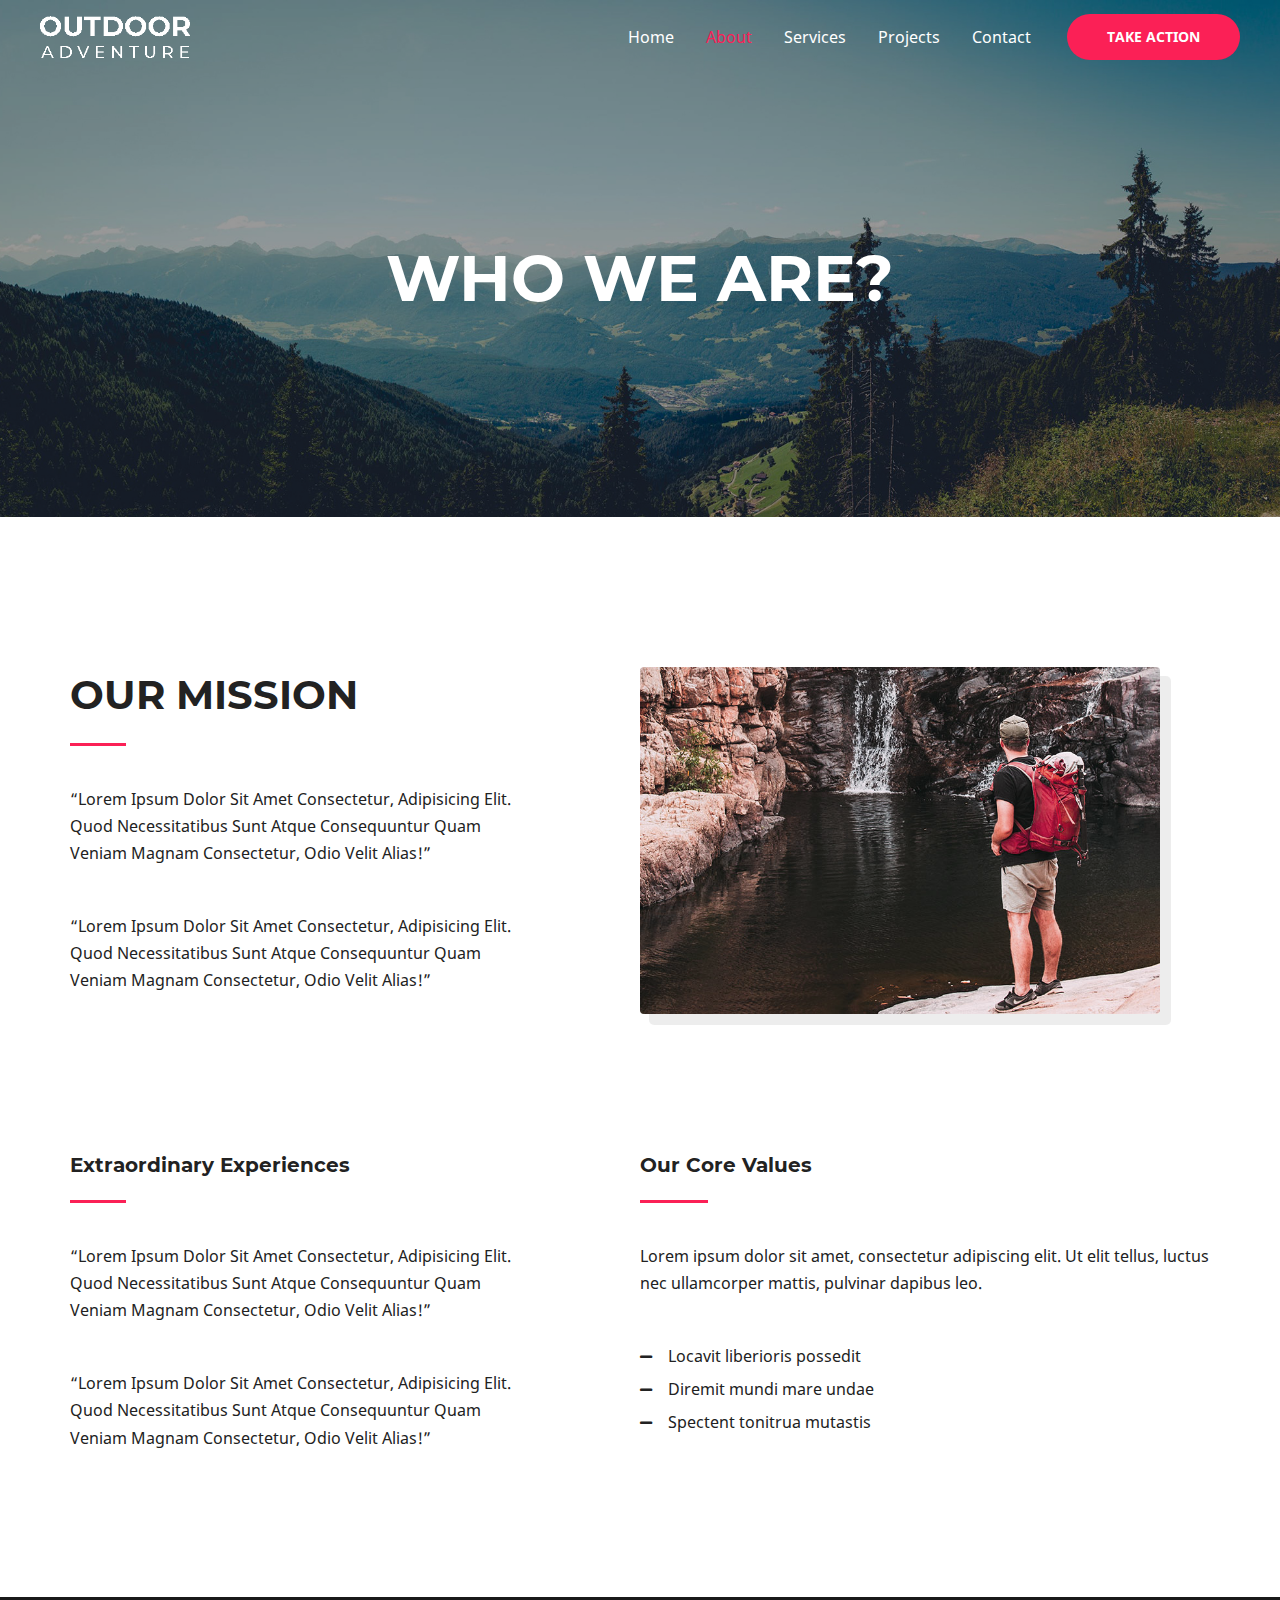
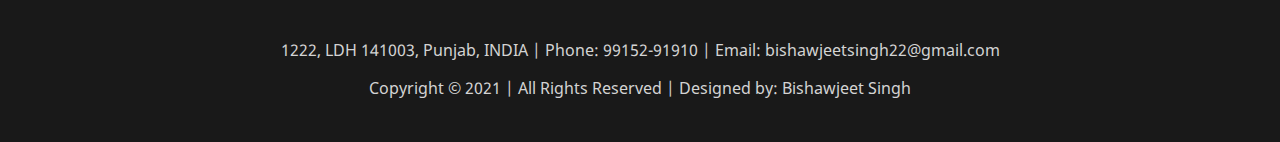
==== about/index.html @ de9cf801 "Added new files" ====
<!DOCTYPE html>
<html lang="en-US">
<head>
<meta charset="UTF-8">
<meta name="viewport" content="width=device-width, initial-scale=1">
<link rel="profile" href="https://gmpg.org/xfn/11">

<title>About &#8211; Travel</title>
<meta name='robots' content='max-image-preview:large' />
<link rel='dns-prefetch' href='//fonts.googleapis.com' />
<link rel='dns-prefetch' href='//s.w.org' />
<link rel="alternate" type="application/rss+xml" title="Travel &raquo; Feed" href="https://localhost/travel/feed/" />
<link rel="alternate" type="application/rss+xml" title="Travel &raquo; Comments Feed" href="https://localhost/travel/comments/feed/" />
		<script>
			window._wpemojiSettings = {"baseUrl":"https:\/\/s.w.org\/images\/core\/emoji\/13.0.1\/72x72\/","ext":".png","svgUrl":"https:\/\/s.w.org\/images\/core\/emoji\/13.0.1\/svg\/","svgExt":".svg","source":{"concatemoji":"https:\/\/localhost\/travel\/wp-includes\/js\/wp-emoji-release.min.js?ver=5.7.2"}};
			!function(e,a,t){var n,r,o,i=a.createElement("canvas"),p=i.getContext&&i.getContext("2d");function s(e,t){var a=String.fromCharCode;p.clearRect(0,0,i.width,i.height),p.fillText(a.apply(this,e),0,0);e=i.toDataURL();return p.clearRect(0,0,i.width,i.height),p.fillText(a.apply(this,t),0,0),e===i.toDataURL()}function c(e){var t=a.createElement("script");t.src=e,t.defer=t.type="text/javascript",a.getElementsByTagName("head")[0].appendChild(t)}for(o=Array("flag","emoji"),t.supports={everything:!0,everythingExceptFlag:!0},r=0;r<o.length;r++)t.supports[o[r]]=function(e){if(!p||!p.fillText)return!1;switch(p.textBaseline="top",p.font="600 32px Arial",e){case"flag":return s([127987,65039,8205,9895,65039],[127987,65039,8203,9895,65039])?!1:!s([55356,56826,55356,56819],[55356,56826,8203,55356,56819])&&!s([55356,57332,56128,56423,56128,56418,56128,56421,56128,56430,56128,56423,56128,56447],[55356,57332,8203,56128,56423,8203,56128,56418,8203,56128,56421,8203,56128,56430,8203,56128,56423,8203,56128,56447]);case"emoji":return!s([55357,56424,8205,55356,57212],[55357,56424,8203,55356,57212])}return!1}(o[r]),t.supports.everything=t.supports.everything&&t.supports[o[r]],"flag"!==o[r]&&(t.supports.everythingExceptFlag=t.supports.everythingExceptFlag&&t.supports[o[r]]);t.supports.everythingExceptFlag=t.supports.everythingExceptFlag&&!t.supports.flag,t.DOMReady=!1,t.readyCallback=function(){t.DOMReady=!0},t.supports.everything||(n=function(){t.readyCallback()},a.addEventListener?(a.addEventListener("DOMContentLoaded",n,!1),e.addEventListener("load",n,!1)):(e.attachEvent("onload",n),a.attachEvent("onreadystatechange",function(){"complete"===a.readyState&&t.readyCallback()})),(n=t.source||{}).concatemoji?c(n.concatemoji):n.wpemoji&&n.twemoji&&(c(n.twemoji),c(n.wpemoji)))}(window,document,window._wpemojiSettings);
		</script>
		<style>
img.wp-smiley,
img.emoji {
	display: inline !important;
	border: none !important;
	box-shadow: none !important;
	height: 1em !important;
	width: 1em !important;
	margin: 0 .07em !important;
	vertical-align: -0.1em !important;
	background: none !important;
	padding: 0 !important;
}
</style>
	<link rel='stylesheet' href='css/astra-assets-css-minified-frontend.min.css'>
<style id='astra-theme-css-inline-css'>
html{font-size:100%;}a,.page-title{color:#fb2056;}a:hover,a:focus{color:#fb2056;}body,button,input,select,textarea,.ast-button,.ast-custom-button{font-family:'Noto Sans',sans-serif;font-weight:400;font-size:16px;font-size:1rem;line-height:1.7;}blockquote{color:#000000;}h1,.entry-content h1,h2,.entry-content h2,h3,.entry-content h3,h4,.entry-content h4,h5,.entry-content h5,h6,.entry-content h6,.site-title,.site-title a{font-family:'Montserrat',sans-serif;font-weight:700;}.site-title{font-size:22px;font-size:1.375rem;}header .custom-logo-link img{max-width:120px;}.astra-logo-svg{width:120px;}.ast-archive-description .ast-archive-title{font-size:40px;font-size:2.5rem;}.site-header .site-description{font-size:15px;font-size:0.9375rem;}.entry-title{font-size:30px;font-size:1.875rem;}h1,.entry-content h1{font-size:64px;font-size:4rem;font-family:'Montserrat',sans-serif;text-transform:uppercase;}h2,.entry-content h2{font-size:40px;font-size:2.5rem;font-family:'Montserrat',sans-serif;line-height:1.4;text-transform:uppercase;}h3,.entry-content h3{font-size:24px;font-size:1.5rem;font-family:'Montserrat',sans-serif;}h4,.entry-content h4{font-size:20px;font-size:1.25rem;}h5,.entry-content h5{font-size:18px;font-size:1.125rem;}h6,.entry-content h6{font-size:15px;font-size:0.9375rem;}.ast-single-post .entry-title,.page-title{font-size:30px;font-size:1.875rem;}::selection{background-color:#fb2056;color:#ffffff;}body,h1,.entry-title a,.entry-content h1,h2,.entry-content h2,h3,.entry-content h3,h4,.entry-content h4,h5,.entry-content h5,h6,.entry-content h6{color:#222222;}.tagcloud a:hover,.tagcloud a:focus,.tagcloud a.current-item{color:#ffffff;border-color:#fb2056;background-color:#fb2056;}input:focus,input[type="text"]:focus,input[type="email"]:focus,input[type="url"]:focus,input[type="password"]:focus,input[type="reset"]:focus,input[type="search"]:focus,textarea:focus{border-color:#fb2056;}input[type="radio"]:checked,input[type=reset],input[type="checkbox"]:checked,input[type="checkbox"]:hover:checked,input[type="checkbox"]:focus:checked,input[type=range]::-webkit-slider-thumb{border-color:#fb2056;background-color:#fb2056;box-shadow:none;}.site-footer a:hover + .post-count,.site-footer a:focus + .post-count{background:#fb2056;border-color:#fb2056;}.single .nav-links .nav-previous,.single .nav-links .nav-next{color:#fb2056;}.entry-meta,.entry-meta *{line-height:1.45;color:#fb2056;}.entry-meta a:hover,.entry-meta a:hover *,.entry-meta a:focus,.entry-meta a:focus *,.page-links > .page-link,.page-links .page-link:hover,.post-navigation a:hover{color:#fb2056;}.widget-title{font-size:22px;font-size:1.375rem;color:#222222;}#cat option,.secondary .calendar_wrap thead a,.secondary .calendar_wrap thead a:visited{color:#fb2056;}.secondary .calendar_wrap #today,.ast-progress-val span{background:#fb2056;}.secondary a:hover + .post-count,.secondary a:focus + .post-count{background:#fb2056;border-color:#fb2056;}.calendar_wrap #today > a{color:#ffffff;}.page-links .page-link,.single .post-navigation a{color:#fb2056;}.ast-page-builder-template .hentry {margin: 0;}.ast-page-builder-template .site-content > .ast-container {max-width: 100%;padding: 0;}.ast-page-builder-template .site-content #primary {padding: 0;margin: 0;}.ast-page-builder-template .no-results {text-align: center;margin: 4em auto;}.ast-page-builder-template .ast-pagination {padding: 2em;} .ast-page-builder-template .entry-header.ast-no-title.ast-no-thumbnail {margin-top: 0;}.ast-page-builder-template .entry-header.ast-header-without-markup {margin-top: 0;margin-bottom: 0;}.ast-page-builder-template .entry-header.ast-no-title.ast-no-meta {margin-bottom: 0;}.ast-page-builder-template.single .post-navigation {padding-bottom: 2em;}.ast-page-builder-template.single-post .site-content > .ast-container {max-width: 100%;}.ast-page-builder-template.single-post .site-content > .ast-container {max-width: 100%;}.ast-page-builder-template .entry-header {margin-top: 4em;margin-left: auto;margin-right: auto;padding-left: 20px;padding-right: 20px;}.ast-page-builder-template .ast-archive-description {margin-top: 4em;margin-left: auto;margin-right: auto;padding-left: 20px;padding-right: 20px;}.ast-page-builder-template.ast-no-sidebar .entry-content .alignwide {margin-left: 0;margin-right: 0;}.single.ast-page-builder-template .entry-header {padding-left: 20px;padding-right: 20px;}.ast-page-builder-template.ast-no-sidebar .entry-content .alignwide {margin-left: 0;margin-right: 0;}.wp-block-buttons.aligncenter{justify-content:center;}@media (max-width:782px){.entry-content .wp-block-columns .wp-block-column{margin-left:0px;}}@media (max-width:921px){.ast-separate-container .ast-article-post,.ast-separate-container .ast-article-single{padding:1.5em 2.14em;}.ast-separate-container #primary,.ast-separate-container #secondary{padding:1.5em 0;}#primary,#secondary{padding:1.5em 0;margin:0;}.ast-left-sidebar #content > .ast-container{display:flex;flex-direction:column-reverse;width:100%;}.ast-author-box img.avatar{margin:20px 0 0 0;}}@media (min-width:922px){.ast-separate-container.ast-right-sidebar #primary,.ast-separate-container.ast-left-sidebar #primary{border:0;}.search-no-results.ast-separate-container #primary{margin-bottom:4em;}}.elementor-button-wrapper .elementor-button{border-style:solid;border-top-width:0;border-right-width:0;border-left-width:0;border-bottom-width:0;}body .elementor-button.elementor-size-sm,body .elementor-button.elementor-size-xs,body .elementor-button.elementor-size-md,body .elementor-button.elementor-size-lg,body .elementor-button.elementor-size-xl,body .elementor-button{border-radius:30px;padding-top:17px;padding-right:40px;padding-bottom:17px;padding-left:40px;}.elementor-button-wrapper .elementor-button{border-color:#fb2056;background-color:#fb2056;}.elementor-button-wrapper .elementor-button:hover,.elementor-button-wrapper .elementor-button:focus{color:#ffffff;background-color:#fb2056;border-color:#fb2056;}.wp-block-button .wp-block-button__link,.elementor-button-wrapper .elementor-button,.elementor-button-wrapper .elementor-button:visited{color:#ffffff;}.elementor-button-wrapper .elementor-button{font-family:inherit;font-weight:700;line-height:1;text-transform:uppercase;}body .elementor-button.elementor-size-sm,body .elementor-button.elementor-size-xs,body .elementor-button.elementor-size-md,body .elementor-button.elementor-size-lg,body .elementor-button.elementor-size-xl,body .elementor-button{font-size:14px;font-size:0.875rem;}.wp-block-button .wp-block-button__link:hover,.wp-block-button .wp-block-button__link:focus{color:#ffffff;background-color:#fb2056;border-color:#fb2056;}.elementor-widget-heading h2.elementor-heading-title{line-height:1.4;}.wp-block-button .wp-block-button__link{border-style:solid;border-top-width:0;border-right-width:0;border-left-width:0;border-bottom-width:0;border-color:#fb2056;background-color:#fb2056;color:#ffffff;font-family:inherit;font-weight:700;line-height:1;text-transform:uppercase;font-size:14px;font-size:0.875rem;border-radius:30px;padding-top:17px;padding-right:40px;padding-bottom:17px;padding-left:40px;}.menu-toggle,button,.ast-button,.ast-custom-button,.button,input#submit,input[type="button"],input[type="submit"],input[type="reset"]{border-style:solid;border-top-width:0;border-right-width:0;border-left-width:0;border-bottom-width:0;color:#ffffff;border-color:#fb2056;background-color:#fb2056;border-radius:30px;padding-top:17px;padding-right:40px;padding-bottom:17px;padding-left:40px;font-family:inherit;font-weight:700;font-size:14px;font-size:0.875rem;line-height:1;text-transform:uppercase;}button:focus,.menu-toggle:hover,button:hover,.ast-button:hover,.ast-custom-button:hover .button:hover,.ast-custom-button:hover ,input[type=reset]:hover,input[type=reset]:focus,input#submit:hover,input#submit:focus,input[type="button"]:hover,input[type="button"]:focus,input[type="submit"]:hover,input[type="submit"]:focus{color:#ffffff;background-color:#fb2056;border-color:#fb2056;}@media (min-width:544px){.ast-container{max-width:100%;}}@media (max-width:544px){.ast-separate-container .ast-article-post,.ast-separate-container .ast-article-single,.ast-separate-container .comments-title,.ast-separate-container .ast-archive-description{padding:1.5em 1em;}.ast-separate-container #content .ast-container{padding-left:0.54em;padding-right:0.54em;}.ast-separate-container .ast-comment-list li.depth-1{padding:1.5em 1em;margin-bottom:1.5em;}.ast-separate-container .ast-comment-list .bypostauthor{padding:.5em;}.ast-search-menu-icon.ast-dropdown-active .search-field{width:170px;}}@media (max-width:921px){.ast-mobile-header-stack .main-header-bar .ast-search-menu-icon{display:inline-block;}.ast-header-break-point.ast-header-custom-item-outside .ast-mobile-header-stack .main-header-bar .ast-search-icon{margin:0;}.ast-comment-avatar-wrap img{max-width:2.5em;}.ast-separate-container .ast-comment-list li.depth-1{padding:1.5em 2.14em;}.ast-separate-container .comment-respond{padding:2em 2.14em;}.ast-comment-meta{padding:0 1.8888em 1.3333em;}}@media (max-width:921px){.ast-archive-description .ast-archive-title{font-size:40px;}.entry-title{font-size:30px;}h1,.entry-content h1{font-size:44px;}h2,.entry-content h2{font-size:32px;}h3,.entry-content h3{font-size:20px;}.ast-single-post .entry-title,.page-title{font-size:30px;}}@media (max-width:544px){.widget-title{font-size:21px;font-size:1.4rem;}body,button,input,select,textarea,.ast-button,.ast-custom-button{font-size:15px;font-size:0.9375rem;}#secondary,#secondary button,#secondary input,#secondary select,#secondary textarea{font-size:15px;font-size:0.9375rem;}.site-title{font-size:20px;font-size:1.25rem;}.ast-archive-description .ast-archive-title{font-size:40px;}.site-header .site-description{font-size:14px;font-size:0.875rem;}.entry-title{font-size:30px;}h1,.entry-content h1{font-size:30px;}h2,.entry-content h2{font-size:24px;}h3,.entry-content h3{font-size:20px;}h4,.entry-content h4{font-size:19px;font-size:1.1875rem;}h5,.entry-content h5{font-size:16px;font-size:1rem;}h6,.entry-content h6{font-size:15px;font-size:0.9375rem;}.ast-single-post .entry-title,.page-title{font-size:30px;}.ast-header-break-point .site-branding img,.ast-header-break-point .custom-logo-link img{max-width:100px;}.astra-logo-svg{width:100px;}.ast-header-break-point .site-logo-img .custom-mobile-logo-link img{max-width:100px;}}@media (max-width:921px){html{font-size:91.2%;}}@media (max-width:544px){html{font-size:100%;}}@media (min-width:922px){.ast-container{max-width:1240px;}}@font-face {font-family: "Astra";src: url(https://localhost/travel/wp-content/themes/astra/assets/fonts/astra.woff) format("woff"),url(https://localhost/travel/wp-content/themes/astra/assets/fonts/astra.ttf) format("truetype"),url(https://localhost/travel/wp-content/themes/astra/assets/fonts/astra.svg#astra) format("svg");font-weight: normal;font-style: normal;font-display: fallback;}@media (min-width:922px){.main-header-menu .sub-menu .menu-item.ast-left-align-sub-menu:hover > .sub-menu,.main-header-menu .sub-menu .menu-item.ast-left-align-sub-menu.focus > .sub-menu{margin-left:-0px;}}.ast-theme-transparent-header [data-section="section-header-mobile-trigger"] .ast-button-wrap .ast-mobile-menu-trigger-fill,.ast-theme-transparent-header [data-section="section-header-mobile-trigger"] .ast-button-wrap .ast-mobile-menu-trigger-minimal{border:none;}.ast-theme-transparent-header #masthead .site-logo-img .transparent-custom-logo .astra-logo-svg{width:150px;}.ast-theme-transparent-header #masthead .site-logo-img .transparent-custom-logo img{ max-width:150px;}@media (max-width:921px){.ast-theme-transparent-header #masthead .site-logo-img .transparent-custom-logo .astra-logo-svg{width:120px;}.ast-theme-transparent-header #masthead .site-logo-img .transparent-custom-logo img{ max-width:120px;}}@media (max-width:543px){.ast-theme-transparent-header #masthead .site-logo-img .transparent-custom-logo .astra-logo-svg{width:100px;}.ast-theme-transparent-header #masthead .site-logo-img .transparent-custom-logo img{ max-width:100px;}}@media (min-width:921px){.ast-theme-transparent-header #masthead{position:absolute;left:0;right:0;}.ast-theme-transparent-header .main-header-bar,.ast-theme-transparent-header.ast-header-break-point .main-header-bar{background:none;}body.elementor-editor-active.ast-theme-transparent-header #masthead,.fl-builder-edit .ast-theme-transparent-header #masthead,body.vc_editor.ast-theme-transparent-header #masthead,body.brz-ed.ast-theme-transparent-header #masthead{z-index:0;}.ast-header-break-point.ast-replace-site-logo-transparent.ast-theme-transparent-header .custom-mobile-logo-link{display:none;}.ast-header-break-point.ast-replace-site-logo-transparent.ast-theme-transparent-header .transparent-custom-logo{display:inline-block;}.ast-theme-transparent-header .ast-above-header,.ast-theme-transparent-header .ast-above-header.ast-above-header-bar{background-image:none;background-color:transparent;}.ast-theme-transparent-header .ast-below-header{background-image:none;background-color:transparent;}}@media (min-width:922px){.ast-theme-transparent-header .site-title a,.ast-theme-transparent-header .site-title a:focus,.ast-theme-transparent-header .site-title a:hover,.ast-theme-transparent-header .site-title a:visited{color:#ffffff;}.ast-theme-transparent-header .site-header .site-description{color:#ffffff;}.ast-theme-transparent-header .ast-builder-menu .main-header-menu,.ast-theme-transparent-header .ast-builder-menu .main-header-menu .sub-menu,.ast-theme-transparent-header .ast-builder-menu .main-header-menu,.ast-theme-transparent-header.ast-header-break-point .ast-builder-menu .main-header-bar-wrap .main-header-menu,.ast-flyout-menu-enable.ast-header-break-point.ast-theme-transparent-header .main-header-bar-navigation #site-navigation,.ast-fullscreen-menu-enable.ast-header-break-point.ast-theme-transparent-header .main-header-bar-navigation #site-navigation,.ast-flyout-above-menu-enable.ast-header-break-point.ast-theme-transparent-header .ast-above-header-navigation-wrap .ast-above-header-navigation,.ast-flyout-below-menu-enable.ast-header-break-point.ast-theme-transparent-header .ast-below-header-navigation-wrap .ast-below-header-actual-nav,.ast-fullscreen-above-menu-enable.ast-header-break-point.ast-theme-transparent-header .ast-above-header-navigation-wrap,.ast-fullscreen-below-menu-enable.ast-header-break-point.ast-theme-transparent-header .ast-below-header-navigation-wrap,.ast-theme-transparent-header .main-header-menu .menu-link{background-color:rgba(255,255,255,0);}.ast-theme-transparent-header .ast-builder-menu .main-header-menu,.ast-theme-transparent-header .ast-builder-menu .main-header-menu .menu-link,.ast-theme-transparent-header [CLASS*="ast-builder-menu-"] .main-header-menu .menu-item > .menu-link,.ast-theme-transparent-header .ast-masthead-custom-menu-items,.ast-theme-transparent-header .ast-masthead-custom-menu-items a,.ast-theme-transparent-header .ast-builder-menu .main-header-menu .menu-item > .ast-menu-toggle,.ast-theme-transparent-header .ast-builder-menu .main-header-menu .menu-item > .ast-menu-toggle,.ast-theme-transparent-header .ast-above-header-navigation a,.ast-header-break-point.ast-theme-transparent-header .ast-above-header-navigation a,.ast-header-break-point.ast-theme-transparent-header .ast-above-header-navigation > ul.ast-above-header-menu > .menu-item-has-children:not(.current-menu-item) > .ast-menu-toggle,.ast-theme-transparent-header .ast-below-header-menu,.ast-theme-transparent-header .ast-below-header-menu a,.ast-header-break-point.ast-theme-transparent-header .ast-below-header-menu a,.ast-header-break-point.ast-theme-transparent-header .ast-below-header-menu,.ast-theme-transparent-header .main-header-menu .menu-link{color:#ffffff;}.ast-theme-transparent-header .ast-builder-menu .main-header-menu .menu-item:hover > .menu-link,.ast-theme-transparent-header .ast-builder-menu .main-header-menu .menu-item:hover > .ast-menu-toggle,.ast-theme-transparent-header .ast-builder-menu .main-header-menu .ast-masthead-custom-menu-items a:hover,.ast-theme-transparent-header .ast-builder-menu .main-header-menu .focus > .menu-link,.ast-theme-transparent-header .ast-builder-menu .main-header-menu .focus > .ast-menu-toggle,.ast-theme-transparent-header .ast-builder-menu .main-header-menu .current-menu-item > .menu-link,.ast-theme-transparent-header .ast-builder-menu .main-header-menu .current-menu-ancestor > .menu-link,.ast-theme-transparent-header .ast-builder-menu .main-header-menu .current-menu-item > .ast-menu-toggle,.ast-theme-transparent-header .ast-builder-menu .main-header-menu .current-menu-ancestor > .ast-menu-toggle,.ast-theme-transparent-header [CLASS*="ast-builder-menu-"] .main-header-menu .current-menu-item > .menu-link,.ast-theme-transparent-header [CLASS*="ast-builder-menu-"] .main-header-menu .current-menu-ancestor > .menu-link,.ast-theme-transparent-header [CLASS*="ast-builder-menu-"] .main-header-menu .current-menu-item > .ast-menu-toggle,.ast-theme-transparent-header [CLASS*="ast-builder-menu-"] .main-header-menu .current-menu-ancestor > .ast-menu-toggle,.ast-theme-transparent-header .main-header-menu .menu-item:hover > .menu-link,.ast-theme-transparent-header .main-header-menu .current-menu-item > .menu-link,.ast-theme-transparent-header .main-header-menu .current-menu-ancestor > .menu-link{color:#fb2056;}}@media (max-width:921px){.transparent-custom-logo{display:none;}}@media (min-width:921px){.ast-transparent-mobile-logo{display:none;}}@media (max-width:921px){.ast-transparent-mobile-logo{display:block;}}@media (min-width:921px){.ast-theme-transparent-header #ast-desktop-header > [CLASS*="-header-wrap"]:nth-last-child(2) > [CLASS*="-header-bar"]{border-bottom-width:0px;border-bottom-style:solid;border-bottom-color:#ffffff;}}.ast-breadcrumbs .trail-browse,.ast-breadcrumbs .trail-items,.ast-breadcrumbs .trail-items li{display:inline-block;margin:0;padding:0;border:none;background:inherit;text-indent:0;}.ast-breadcrumbs .trail-browse{font-size:inherit;font-style:inherit;font-weight:inherit;color:inherit;}.ast-breadcrumbs .trail-items{list-style:none;}.trail-items li::after{padding:0 0.3em;content:"\00bb";}.trail-items li:last-of-type::after{display:none;}h1,.entry-content h1,h2,.entry-content h2,h3,.entry-content h3,h4,.entry-content h4,h5,.entry-content h5,h6,.entry-content h6{color:#222222;}@media (max-width:921px){.ast-builder-grid-row-container.ast-builder-grid-row-tablet-3-firstrow .ast-builder-grid-row > *:first-child,.ast-builder-grid-row-container.ast-builder-grid-row-tablet-3-lastrow .ast-builder-grid-row > *:last-child{grid-column:1 / -1;}}@media (max-width:544px){.ast-builder-grid-row-container.ast-builder-grid-row-mobile-3-firstrow .ast-builder-grid-row > *:first-child,.ast-builder-grid-row-container.ast-builder-grid-row-mobile-3-lastrow .ast-builder-grid-row > *:last-child{grid-column:1 / -1;}}.ast-builder-layout-element[data-section="title_tagline"]{display:flex;}@media (max-width:921px){.ast-header-break-point .ast-builder-layout-element[data-section="title_tagline"]{display:flex;}}@media (max-width:544px){.ast-header-break-point .ast-builder-layout-element[data-section="title_tagline"]{display:flex;}}.ast-header-button-1[data-section*="section-hb-button-"] .ast-builder-button-wrap .ast-custom-button{font-size:14px;font-size:0.875rem;}.ast-header-button-1[data-section*="section-hb-button-"] .ast-builder-button-wrap .ast-custom-button{padding-top:16px;padding-bottom:16px;padding-left:40px;padding-right:40px;}.ast-header-button-1[data-section="section-hb-button-1"]{display:flex;}@media (max-width:921px){.ast-header-break-point .ast-header-button-1[data-section="section-hb-button-1"]{display:flex;}}@media (max-width:544px){.ast-header-break-point .ast-header-button-1[data-section="section-hb-button-1"]{display:flex;}}.ast-builder-menu-1{font-family:inherit;font-weight:inherit;}.ast-builder-menu-1 .sub-menu,.ast-builder-menu-1 .inline-on-mobile .sub-menu{border-top-width:2px;border-bottom-width:0px;border-right-width:0px;border-left-width:0px;border-color:#fb2056;border-style:solid;border-radius:0px;}.ast-builder-menu-1 .main-header-menu > .menu-item > .sub-menu,.ast-builder-menu-1 .main-header-menu > .menu-item > .astra-full-megamenu-wrapper{margin-top:0px;}.ast-desktop .ast-builder-menu-1 .main-header-menu > .menu-item > .sub-menu:before,.ast-desktop .ast-builder-menu-1 .main-header-menu > .menu-item > .astra-full-megamenu-wrapper:before{height:calc( 0px + 5px );}.ast-desktop .ast-builder-menu-1 .menu-item .sub-menu .menu-link{border-style:none;}@media (max-width:921px){.ast-builder-menu-1 .main-header-menu .menu-item > .menu-link{color:#222222;}.ast-builder-menu-1 .menu-item > .ast-menu-toggle{color:#222222;}.ast-builder-menu-1 .menu-item:hover > .menu-link,.ast-builder-menu-1 .inline-on-mobile .menu-item:hover > .ast-menu-toggle{color:#fb2056;}.ast-builder-menu-1 .menu-item:hover > .ast-menu-toggle{color:#fb2056;}.ast-builder-menu-1 .menu-item.current-menu-item > .menu-link,.ast-builder-menu-1 .inline-on-mobile .menu-item.current-menu-item > .ast-menu-toggle,.ast-builder-menu-1 .current-menu-ancestor > .menu-link,.ast-builder-menu-1 .current-menu-ancestor > .ast-menu-toggle{color:#fb2056;}.ast-builder-menu-1 .menu-item.current-menu-item > .ast-menu-toggle{color:#fb2056;}.ast-header-break-point .ast-builder-menu-1 .menu-item.menu-item-has-children > .ast-menu-toggle{top:0;}.ast-builder-menu-1 .menu-item-has-children > .menu-link:after{content:unset;}}@media (max-width:544px){.ast-builder-menu-1 .main-header-menu .menu-item > .menu-link{color:#404040;}.ast-builder-menu-1 .menu-item> .ast-menu-toggle{color:#404040;}.ast-builder-menu-1 .menu-item:hover > .menu-link,.ast-builder-menu-1 .inline-on-mobile .menu-item:hover > .ast-menu-toggle{color:#fb2056;}.ast-builder-menu-1 .menu-item:hover> .ast-menu-toggle{color:#fb2056;}.ast-builder-menu-1 .menu-item.current-menu-item > .menu-link,.ast-builder-menu-1 .inline-on-mobile .menu-item.current-menu-item > .ast-menu-toggle,.ast-builder-menu-1 .current-menu-ancestor > .menu-link,.ast-builder-menu-1 .current-menu-ancestor > .ast-menu-toggle{color:#fb2056;}.ast-builder-menu-1 .menu-item.current-menu-item> .ast-menu-toggle{color:#fb2056;}.ast-header-break-point .ast-builder-menu-1 .menu-item.menu-item-has-children > .ast-menu-toggle{top:0;}}.ast-builder-menu-1{display:flex;}@media (max-width:921px){.ast-header-break-point .ast-builder-menu-1{display:flex;}}@media (max-width:544px){.ast-header-break-point .ast-builder-menu-1{display:flex;}}.footer-widget-area[data-section="section-fb-html-1"] .ast-builder-html-element{color:#d3d3d3;}.footer-widget-area[data-section="section-fb-html-1"] a{color:#fb2056;}@media (max-width:544px){.footer-widget-area[data-section="section-fb-html-1"] .ast-builder-html-element{font-size:16px;font-size:1rem;}}@media (max-width:544px){.footer-widget-area[data-section="section-fb-html-1"]{font-size:16px;font-size:1rem;}}.footer-widget-area[data-section="section-fb-html-1"]{display:block;}@media (max-width:921px){.ast-header-break-point .footer-widget-area[data-section="section-fb-html-1"]{display:block;}}@media (max-width:544px){.ast-header-break-point .footer-widget-area[data-section="section-fb-html-1"]{display:block;}}.footer-widget-area[data-section="section-fb-html-1"] .ast-builder-html-element{text-align:center;}@media (max-width:921px){.footer-widget-area[data-section="section-fb-html-1"] .ast-builder-html-element{text-align:center;}}@media (max-width:544px){.footer-widget-area[data-section="section-fb-html-1"] .ast-builder-html-element{text-align:center;}}.ast-footer-copyright{text-align:center;}.ast-footer-copyright {color:#d3d3d3;}@media (max-width:921px){.ast-footer-copyright{text-align:center;}}@media (max-width:544px){.ast-footer-copyright{text-align:center;}.ast-footer-copyright {margin-top:30px;margin-bottom:0px;}}@media (max-width:544px){.ast-footer-copyright {font-size:16px;font-size:1rem;}}.ast-footer-copyright.ast-builder-layout-element{display:flex;}@media (max-width:921px){.ast-header-break-point .ast-footer-copyright.ast-builder-layout-element{display:flex;}}@media (max-width:544px){.ast-header-break-point .ast-footer-copyright.ast-builder-layout-element{display:flex;}}.site-footer{background-color:#191919;;background-image:none;;}.site-primary-footer-wrap[data-section="section-primary-footer-builder"]{background-color:#191919;;background-image:none;;}.site-primary-footer-wrap[data-section="section-primary-footer-builder"] .ast-builder-grid-row{max-width:1200px;margin-left:auto;margin-right:auto;}.site-primary-footer-wrap[data-section="section-primary-footer-builder"] .ast-builder-grid-row,.site-primary-footer-wrap[data-section="section-primary-footer-builder"] .site-footer-section{align-items:center;}.site-primary-footer-wrap[data-section="section-primary-footer-builder"].ast-footer-row-inline .site-footer-section{display:flex;margin-bottom:0;}.ast-builder-grid-row-full .ast-builder-grid-row{grid-template-columns:1fr;}@media (max-width:921px){.site-primary-footer-wrap[data-section="section-primary-footer-builder"].ast-footer-row-tablet-inline .site-footer-section{display:flex;margin-bottom:0;}.site-primary-footer-wrap[data-section="section-primary-footer-builder"].ast-footer-row-tablet-stack .site-footer-section{display:block;margin-bottom:10px;}.ast-builder-grid-row-container.ast-builder-grid-row-tablet-full .ast-builder-grid-row{grid-template-columns:1fr;}}@media (max-width:544px){.site-primary-footer-wrap[data-section="section-primary-footer-builder"].ast-footer-row-mobile-inline .site-footer-section{display:flex;margin-bottom:0;}.site-primary-footer-wrap[data-section="section-primary-footer-builder"].ast-footer-row-mobile-stack .site-footer-section{display:block;margin-bottom:10px;}.ast-builder-grid-row-container.ast-builder-grid-row-mobile-full .ast-builder-grid-row{grid-template-columns:1fr;}}.site-primary-footer-wrap[data-section="section-primary-footer-builder"]{padding-top:40px;padding-bottom:40px;}@media (max-width:921px){.site-primary-footer-wrap[data-section="section-primary-footer-builder"]{padding-left:20px;padding-right:20px;}}@media (max-width:544px){.site-primary-footer-wrap[data-section="section-primary-footer-builder"]{padding-top:40px;padding-bottom:40px;padding-left:20px;padding-right:20px;}}.site-primary-footer-wrap[data-section="section-primary-footer-builder"]{display:grid;}@media (max-width:921px){.ast-header-break-point .site-primary-footer-wrap[data-section="section-primary-footer-builder"]{display:grid;}}@media (max-width:544px){.ast-header-break-point .site-primary-footer-wrap[data-section="section-primary-footer-builder"]{display:grid;}}.elementor-widget-heading .elementor-heading-title{margin:0;}.elementor-post.elementor-grid-item.hentry{margin-bottom:0;}.woocommerce div.product .elementor-element.elementor-products-grid .related.products ul.products li.product,.elementor-element .elementor-wc-products .woocommerce[class*='columns-'] ul.products li.product{width:auto;margin:0;float:none;}.ast-left-sidebar .elementor-section.elementor-section-stretched,.ast-right-sidebar .elementor-section.elementor-section-stretched{max-width:100%;left:0 !important;}.elementor-template-full-width .ast-container{display:block;}.ast-header-break-point .main-header-bar{border-bottom-width:0px;}@media (min-width:922px){.main-header-bar{border-bottom-width:0px;}}.ast-safari-browser-less-than-11 .main-header-menu .menu-item, .ast-safari-browser-less-than-11 .main-header-bar .ast-masthead-custom-menu-items{display:block;}.main-header-menu .menu-item, #astra-footer-menu .menu-item, .main-header-bar .ast-masthead-custom-menu-items{-js-display:flex;display:flex;-webkit-box-pack:center;-webkit-justify-content:center;-moz-box-pack:center;-ms-flex-pack:center;justify-content:center;-webkit-box-orient:vertical;-webkit-box-direction:normal;-webkit-flex-direction:column;-moz-box-orient:vertical;-moz-box-direction:normal;-ms-flex-direction:column;flex-direction:column;}.main-header-menu > .menu-item > .menu-link, #astra-footer-menu > .menu-item > .menu-link,{height:100%;-webkit-box-align:center;-webkit-align-items:center;-moz-box-align:center;-ms-flex-align:center;align-items:center;-js-display:flex;display:flex;}.ast-primary-menu-disabled .main-header-bar .ast-masthead-custom-menu-items{flex:unset;}.header-main-layout-1 .ast-flex.main-header-container, .header-main-layout-3 .ast-flex.main-header-container{-webkit-align-content:center;-ms-flex-line-pack:center;align-content:center;-webkit-box-align:center;-webkit-align-items:center;-moz-box-align:center;-ms-flex-align:center;align-items:center;}.main-header-menu .sub-menu .menu-item.menu-item-has-children > .menu-link:after{position:absolute;right:1em;top:50%;transform:translate(0,-50%) rotate(270deg);}.ast-header-break-point .main-header-bar .main-header-bar-navigation .page_item_has_children > .ast-menu-toggle::before, .ast-header-break-point .main-header-bar .main-header-bar-navigation .menu-item-has-children > .ast-menu-toggle::before, .ast-mobile-popup-drawer .main-header-bar-navigation .menu-item-has-children>.ast-menu-toggle::before, .ast-header-break-point .ast-mobile-header-wrap .main-header-bar-navigation .menu-item-has-children > .ast-menu-toggle::before{font-weight:bold;content:"\e900";font-family:Astra;text-decoration:inherit;display:inline-block;}.ast-header-break-point .main-navigation ul.sub-menu .menu-item .menu-link:before{content:"\e900";font-family:Astra;font-size:.65em;text-decoration:inherit;display:inline-block;transform:translate(0, -2px) rotateZ(270deg);margin-right:5px;}.widget_search .search-form:after{font-family:Astra;font-size:1.2em;font-weight:normal;content:"\e8b6";position:absolute;top:50%;right:15px;transform:translate(0, -50%);}.astra-search-icon::before{content:"\e8b6";font-family:Astra;font-style:normal;font-weight:normal;text-decoration:inherit;text-align:center;-webkit-font-smoothing:antialiased;-moz-osx-font-smoothing:grayscale;}.main-header-bar .main-header-bar-navigation .page_item_has_children > a:after, .main-header-bar .main-header-bar-navigation .menu-item-has-children > a:after, .site-header-focus-item .main-header-bar-navigation .menu-item-has-children > .menu-link:after{content:"\e900";display:inline-block;font-family:Astra;font-size:.6rem;font-weight:bold;text-rendering:auto;-webkit-font-smoothing:antialiased;-moz-osx-font-smoothing:grayscale;margin-left:10px;line-height:normal;}.ast-mobile-popup-drawer .main-header-bar-navigation .ast-submenu-expanded>.ast-menu-toggle::before{transform:rotateX(180deg);}.ast-header-break-point .main-header-bar-navigation .menu-item-has-children > .menu-link:after{display:none;}.ast-mobile-header-content > *,.ast-desktop-header-content > * {padding: 10px 0;height: auto;}.ast-mobile-header-content > *:first-child,.ast-desktop-header-content > *:first-child {padding-top: 10px;}.ast-mobile-header-content > .ast-builder-menu,.ast-desktop-header-content > .ast-builder-menu {padding-top: 0;}.ast-mobile-header-content > *:last-child,.ast-desktop-header-content > *:last-child {padding-bottom: 0;}.ast-mobile-header-content .ast-search-menu-icon.ast-inline-search label,.ast-desktop-header-content .ast-search-menu-icon.ast-inline-search label {width: 100%;}.ast-desktop-header-content .main-header-bar-navigation .ast-submenu-expanded > .ast-menu-toggle::before {transform: rotateX(180deg);}#ast-desktop-header .ast-desktop-header-content,.ast-mobile-header-content .ast-search-icon,.ast-desktop-header-content .ast-search-icon,.ast-off-canvas-active .ast-main-header-nav-open.ast-popup-nav-open .ast-mobile-header-wrap .ast-mobile-header-content,.ast-mobile-header-wrap .ast-mobile-header-content,.ast-main-header-nav-open.ast-popup-nav-open .ast-mobile-header-wrap .ast-mobile-header-content,.ast-off-canvas-active .ast-main-header-nav-open.ast-popup-nav-open .ast-desktop-header-content,.ast-main-header-nav-open.ast-popup-nav-open .ast-desktop-header-content {display: none;}.ast-main-header-nav-open.ast-header-break-point #ast-desktop-header .ast-desktop-header-content,.ast-main-header-nav-open.ast-header-break-point .ast-mobile-header-wrap .ast-mobile-header-content {display: block;}.ast-desktop .ast-desktop-header-content .astra-menu-animation-slide-up > .menu-item > .sub-menu,.ast-desktop .ast-desktop-header-content .astra-menu-animation-slide-up > .menu-item .menu-item > .sub-menu,.ast-desktop .ast-desktop-header-content .astra-menu-animation-slide-down > .menu-item > .sub-menu,.ast-desktop .ast-desktop-header-content .astra-menu-animation-slide-down > .menu-item .menu-item > .sub-menu,.ast-desktop .ast-desktop-header-content .astra-menu-animation-fade > .menu-item > .sub-menu,.ast-desktop .ast-desktop-header-content .astra-menu-animation-fade > .menu-item .menu-item > .sub-menu {opacity: 1;visibility: visible;}.ast-hfb-header.ast-default-menu-enable.ast-header-break-point .ast-mobile-header-wrap .ast-mobile-header-content .main-header-bar-navigation {width: unset;margin: unset;}.ast-mobile-header-content.content-align-flex-end .main-header-bar-navigation .menu-item-has-children > .ast-menu-toggle,.ast-desktop-header-content.content-align-flex-end .main-header-bar-navigation .menu-item-has-children > .ast-menu-toggle {left: calc( 20px - 0.907em);}.ast-mobile-header-content .ast-search-menu-icon,.ast-mobile-header-content .ast-search-menu-icon.slide-search,.ast-desktop-header-content .ast-search-menu-icon,.ast-desktop-header-content .ast-search-menu-icon.slide-search {width: 100%;position: relative;display: block;right: auto;transform: none;}.ast-mobile-header-content .ast-search-menu-icon.slide-search .search-form,.ast-mobile-header-content .ast-search-menu-icon .search-form,.ast-desktop-header-content .ast-search-menu-icon.slide-search .search-form,.ast-desktop-header-content .ast-search-menu-icon .search-form {right: 0;visibility: visible;opacity: 1;position: relative;top: auto;transform: none;padding: 0;display: block;overflow: hidden;}.ast-mobile-header-content .ast-search-menu-icon.ast-inline-search .search-field,.ast-mobile-header-content .ast-search-menu-icon .search-field,.ast-desktop-header-content .ast-search-menu-icon.ast-inline-search .search-field,.ast-desktop-header-content .ast-search-menu-icon .search-field {width: 100%;padding-right: 5.5em;}.ast-mobile-header-content .ast-search-menu-icon .search-submit,.ast-desktop-header-content .ast-search-menu-icon .search-submit {display: block;position: absolute;height: 100%;top: 0;right: 0;padding: 0 1em;border-radius: 0;}.ast-hfb-header.ast-default-menu-enable.ast-header-break-point .ast-mobile-header-wrap .ast-mobile-header-content .main-header-bar-navigation ul .sub-menu .menu-link {padding-left: 30px;}.ast-hfb-header.ast-default-menu-enable.ast-header-break-point .ast-mobile-header-wrap .ast-mobile-header-content .main-header-bar-navigation .sub-menu .menu-item .menu-item .menu-link {padding-left: 40px;}.ast-mobile-popup-drawer.active .ast-mobile-popup-inner{background-color:#ffffff;;}.ast-mobile-header-wrap .ast-mobile-header-content, .ast-desktop-header-content{background-color:#ffffff;;}.ast-mobile-popup-content > *, .ast-mobile-header-content > *, .ast-desktop-popup-content > *, .ast-desktop-header-content > *{padding-top:0px;padding-bottom:0px;}.content-align-flex-start .ast-builder-layout-element{justify-content:flex-start;}.content-align-flex-start .main-header-menu{text-align:left;}.ast-mobile-popup-drawer.active .ast-mobile-popup-drawer.active .menu-toggle-close{color:#3a3a3a;}.ast-mobile-header-wrap .ast-primary-header-bar,.ast-primary-header-bar .site-primary-header-wrap{min-height:70px;}.ast-desktop .ast-primary-header-bar .main-header-menu > .menu-item{line-height:70px;}@media (max-width:921px){#masthead .ast-mobile-header-wrap .ast-above-header-bar,#masthead .ast-mobile-header-wrap .ast-primary-header-bar,#masthead .ast-mobile-header-wrap .ast-below-header-bar{padding-left:20px;padding-right:20px;}}.ast-header-break-point .ast-primary-header-bar{border-bottom-width:0px;border-bottom-color:#eaeaea;border-bottom-style:solid;}@media (min-width:922px){.ast-primary-header-bar{border-bottom-width:0px;border-bottom-color:#eaeaea;border-bottom-style:solid;}}.ast-primary-header-bar{background-color:#ffffff;;background-image:none;;}.ast-primary-header-bar{display:block;}@media (max-width:921px){.ast-header-break-point .ast-primary-header-bar{display:grid;}}@media (max-width:544px){.ast-header-break-point .ast-primary-header-bar{display:grid;}}[data-section="section-header-mobile-trigger"] .ast-button-wrap .ast-mobile-menu-trigger-fill{color:#ffffff;border:none;background:#fb2056;border-radius:2px;}[data-section="section-header-mobile-trigger"] .ast-button-wrap .mobile-menu-toggle-icon .ast-mobile-svg{width:20px;height:20px;fill:#ffffff;}[data-section="section-header-mobile-trigger"] .ast-button-wrap .mobile-menu-wrap .mobile-menu{color:#ffffff;}
</style>
<link rel='stylesheet' href='css/5584.css'>
<link rel='stylesheet' href='css/astra-assets-css-minified-menu-animation.min.css'>
<link rel='stylesheet' href='css/dist-block-library-style.min.css'>
<link rel='stylesheet' href='css/social-icons-widget-by-wpzoom-block-dist-blocks.style.build.css'>
<link rel='stylesheet' href='css/dashicons.min.css'>
<link rel='stylesheet' href='css/instagram-widget-by-wpzoom-css-instagram-widget.css'>
<link rel='stylesheet' href='css/social-icons-widget-by-wpzoom-assets-css-wpzoom-socicon.css'>
<link rel='stylesheet' href='css/social-icons-widget-by-wpzoom-assets-css-genericons.css'>
<link rel='stylesheet' href='css/social-icons-widget-by-wpzoom-assets-css-academicons.min.css'>
<link rel='stylesheet' href='css/social-icons-widget-by-wpzoom-assets-css-font-awesome-3.min.css'>
<link rel='stylesheet' href='css/social-icons-widget-by-wpzoom-assets-css-wpzoom-social-icons-styles.css'>
<link rel='stylesheet' href='css/elementor-assets-lib-eicons-css-elementor-icons.min.css'>
<link rel='stylesheet' href='css/elementor-assets-lib-animations-animations.min.css'>
<link rel='stylesheet' href='css/elementor-assets-css-frontend.min.css'>
<style id='elementor-frontend-inline-css'>
@font-face{font-family:eicons;src:url(https://localhost/travel/wp-content/plugins/elementor/assets/lib/eicons/fonts/eicons.eot?5.10.0);src:url(https://localhost/travel/wp-content/plugins/elementor/assets/lib/eicons/fonts/eicons.eot?5.10.0#iefix) format("embedded-opentype"),url(https://localhost/travel/wp-content/plugins/elementor/assets/lib/eicons/fonts/eicons.woff2?5.10.0) format("woff2"),url(https://localhost/travel/wp-content/plugins/elementor/assets/lib/eicons/fonts/eicons.woff?5.10.0) format("woff"),url(https://localhost/travel/wp-content/plugins/elementor/assets/lib/eicons/fonts/eicons.ttf?5.10.0) format("truetype"),url(https://localhost/travel/wp-content/plugins/elementor/assets/lib/eicons/fonts/eicons.svg?5.10.0#eicon) format("svg");font-weight:400;font-style:normal}
</style>
<link rel='stylesheet' href='css/elementor-css-post-442.css'>
<link rel='stylesheet' href='css/elementor-assets-lib-font-awesome-css-all.min.css'>
<link rel='stylesheet' href='css/elementor-assets-lib-font-awesome-css-v4-shims.min.css'>
<link rel='stylesheet' href='css/elementor-css-post-541.css'>
<link rel='preload' as='font'  id='wpzoom-social-icons-font-academicons-ttf-css'  href='https://localhost/travel/wp-content/plugins/social-icons-widget-by-wpzoom/assets/font/academicons.ttf?v=1.8.6' type='font/ttf' crossorigin />
<link rel='preload' as='font'  id='wpzoom-social-icons-font-academicons-woff-css'  href='https://localhost/travel/wp-content/plugins/social-icons-widget-by-wpzoom/assets/font/academicons.woff?v=1.8.6' type='font/woff' crossorigin />
<link rel='preload' as='font'  id='wpzoom-social-icons-font-fontawesome-3-ttf-css'  href='https://localhost/travel/wp-content/plugins/social-icons-widget-by-wpzoom/assets/font/fontawesome-webfont.ttf?v=4.7.0' type='font/ttf' crossorigin />
<link rel='preload' as='font'  id='wpzoom-social-icons-font-fontawesome-3-woff-css'  href='https://localhost/travel/wp-content/plugins/social-icons-widget-by-wpzoom/assets/font/fontawesome-webfont.woff?v=4.7.0' type='font/woff' crossorigin />
<link rel='preload' as='font'  id='wpzoom-social-icons-font-fontawesome-3-woff2-css'  href='https://localhost/travel/wp-content/plugins/social-icons-widget-by-wpzoom/assets/font/fontawesome-webfont.woff2?v=4.7.0' type='font/woff2' crossorigin />
<link rel='preload' as='font'  id='wpzoom-social-icons-font-genericons-ttf-css'  href='https://localhost/travel/wp-content/plugins/social-icons-widget-by-wpzoom/assets/font/Genericons.ttf' type='font/ttf' crossorigin />
<link rel='preload' as='font'  id='wpzoom-social-icons-font-genericons-woff-css'  href='https://localhost/travel/wp-content/plugins/social-icons-widget-by-wpzoom/assets/font/Genericons.woff' type='font/woff' crossorigin />
<link rel='preload' as='font'  id='wpzoom-social-icons-font-socicon-ttf-css'  href='https://localhost/travel/wp-content/plugins/social-icons-widget-by-wpzoom/assets/font/socicon.ttf?v=4.1.2' type='font/ttf' crossorigin />
<link rel='preload' as='font'  id='wpzoom-social-icons-font-socicon-woff-css'  href='https://localhost/travel/wp-content/plugins/social-icons-widget-by-wpzoom/assets/font/socicon.woff?v=4.1.2' type='font/woff' crossorigin />
<link rel='stylesheet' href='css/9451.css'>
<link rel='stylesheet' href='css/elementor-assets-lib-font-awesome-css-fontawesome.min.css'>
<link rel='stylesheet' href='css/elementor-assets-lib-font-awesome-css-solid.min.css'>
		<script>
			/* <![CDATA[ */
			var rcewpp = {
				"ajax_url":"https://localhost/travel/wp-admin/admin-ajax.php",
				"nonce": "336283a641",
				"home_url": "https://localhost/travel"
			};
			/* ]]\> */
		</script>
		<!--[if IE]>
<script src='js/flexibility.min.js' id='astra-flexibility-js'></script>
<script id='astra-flexibility-js-after'>
flexibility(document.documentElement);
</script>
<![endif]-->
<script src='js/jquery.min.js' id='jquery-core-js'></script>
<script src='js/jquery-migrate.min.js' id='jquery-migrate-js'></script>
<script src='js/v4-shims.min.js' id='font-awesome-4-shim-js'></script>
<link rel="https://api.w.org/" href="https://localhost/travel/wp-json/" /><link rel="alternate" type="application/json" href="https://localhost/travel/wp-json/wp/v2/pages/541" /><link rel="EditURI" type="application/rsd+xml" title="RSD" href="https://localhost/travel/xmlrpc.php?rsd" />
<link rel="wlwmanifest" type="application/wlwmanifest+xml" href="https://localhost/travel/wp-includes/wlwmanifest.xml" /> 
<meta name="generator" content="WordPress 5.7.2" />
<link rel="canonical" href="https://localhost/travel/about/" />
<link rel='shortlink' href='https://localhost/travel/?p=541' />
<link rel="alternate" type="application/json+oembed" href="https://localhost/travel/wp-json/oembed/1.0/embed?url=https%3A%2F%2Flocalhost%2Ftravel%2Fabout%2F" />
<link rel="alternate" type="text/xml+oembed" href="https://localhost/travel/wp-json/oembed/1.0/embed?url=https%3A%2F%2Flocalhost%2Ftravel%2Fabout%2F&#038;format=xml" />
        <script type="text/javascript">
            ( function () {
                window.lae_fs = { can_use_premium_code: false};
            } )();
        </script>
        <style>.recentcomments a{display:inline !important;padding:0 !important;margin:0 !important;}</style><style>.recentcomments a{display:inline !important;padding:0 !important;margin:0 !important;}</style><style>.recentcomments a{display:inline !important;padding:0 !important;margin:0 !important;}</style></head>

<body itemtype='https://schema.org/WebPage' itemscope='itemscope' class="page-template-default page page-id-541 wp-custom-logo ast-single-post ast-replace-site-logo-transparent ast-inherit-site-logo-transparent ast-theme-transparent-header ast-hfb-header ast-desktop ast-page-builder-template ast-no-sidebar astra-3.4.4 elementor-default elementor-kit-442 elementor-page elementor-page-541">
<div 
class="hfeed site" id="page">
	<a class="skip-link screen-reader-text" href="#content">Skip to content</a>
			<header
		class="site-header ast-primary-submenu-animation-fade header-main-layout-1 ast-primary-menu-enabled ast-builder-menu-toggle-icon ast-mobile-header-inline" id="masthead" itemtype="https://schema.org/WPHeader" itemscope="itemscope" itemid="#masthead"		>
			<div id="ast-desktop-header" data-toggle-type="dropdown">
		<div class="ast-main-header-wrap main-header-bar-wrap ">
		<div class="ast-primary-header-bar ast-primary-header main-header-bar site-header-focus-item" data-section="section-primary-header-builder">
						<div class="site-primary-header-wrap ast-builder-grid-row-container site-header-focus-item ast-container" data-section="section-primary-header-builder">
				<div class="ast-builder-grid-row ast-builder-grid-row-has-sides ast-builder-grid-row-no-center">
											<div class="site-header-primary-section-left site-header-section ast-flex site-header-section-left">
									<div class="ast-builder-layout-element ast-flex site-header-focus-item" data-section="title_tagline">
											<div
				class="site-branding ast-site-identity" itemtype="https://schema.org/Organization" itemscope="itemscope"				>
					<span class="site-logo-img"><a href="#" class="custom-logo-link transparent-custom-logo" rel="home" itemprop="url"><img width="250" height="70" src="images/white-logo.png" class="custom-logo" alt="" loading="lazy" srcset="images/white-logo.png 1x, https://websitedemos.net/outdoor-adventure-02/wp-content/uploads/sites/351/2020/01/white-logo@2x.png 2x" /></a><a href="#" class="custom-logo-link ast-transparent-mobile-logo" rel="home" itemprop="url"><img width="250" height="70" src="images/logo.png" class="custom-logo" alt="" loading="lazy" srcset="images/logo.png 1x, https://websitedemos.net/outdoor-adventure-02/wp-content/uploads/sites/351/2020/01/logo@2x.png 2x" /></a></span>				</div>
			<!-- .site-branding -->
					</div>
								</div>
																									<div class="site-header-primary-section-right site-header-section ast-flex ast-grid-right-section">
										<div class="ast-builder-menu-1 ast-builder-menu ast-flex ast-builder-menu-1-focus-item ast-builder-layout-element site-header-focus-item" data-section="section-hb-menu-1">
			<div class="ast-main-header-bar-alignment"><div class="main-header-bar-navigation"><nav class="ast-flex-grow-1 navigation-accessibility site-header-focus-item" id="site-navigation" aria-label="Site Navigation" itemtype="https://schema.org/SiteNavigationElement" itemscope="itemscope"><div class="main-navigation ast-inline-flex"><ul id="ast-hf-menu-1" class="main-header-menu ast-nav-menu ast-flex  submenu-with-border astra-menu-animation-fade  stack-on-mobile"><li id="menu-item-547" class="menu-item menu-item-type-post_type menu-item-object-page menu-item-home menu-item-547"><a href="#" class="menu-link">Home</a></li>
<li id="menu-item-546" class="menu-item menu-item-type-post_type menu-item-object-page current-menu-item page_item page-item-541 current_page_item menu-item-546"><a href="#" aria-current="page" class="menu-link">About</a></li>
<li id="menu-item-545" class="menu-item menu-item-type-post_type menu-item-object-page menu-item-545"><a href="#" class="menu-link">Services</a></li>
<li id="menu-item-194" class="menu-item menu-item-type-post_type menu-item-object-page menu-item-194"><a href="#" class="menu-link">Projects</a></li>
<li id="menu-item-150" class="menu-item menu-item-type-post_type menu-item-object-page menu-item-150"><a href="#" class="menu-link">Contact</a></li>
</ul></div></nav></div></div>		</div>
				<div class="ast-builder-layout-element ast-flex site-header-focus-item ast-header-button-1" data-section="section-hb-button-1">
			<div class="ast-builder-button-wrap ast-builder-button-size-"><a class="ast-custom-button-link" href="#" target="_self" ><div class=ast-custom-button>Take Action</div></a><a class="menu-link" href="#" target="_self" >Take Action</a></div>		</div>
									</div>
												</div>
					</div>
								</div>
			</div>
		<div class="ast-desktop-header-content content-align-flex-start ">
			</div>
</div> <!-- Main Header Bar Wrap -->
<div id="ast-mobile-header" class="ast-mobile-header-wrap " data-type="dropdown">
		<div class="ast-main-header-wrap main-header-bar-wrap" >
		<div class="ast-primary-header-bar ast-primary-header main-header-bar site-primary-header-wrap site-header-focus-item ast-builder-grid-row-layout-default ast-builder-grid-row-tablet-layout-default ast-builder-grid-row-mobile-layout-default" data-section="section-primary-header-builder">
									<div class="ast-builder-grid-row ast-builder-grid-row-has-sides ast-builder-grid-row-no-center">
													<div class="site-header-primary-section-left site-header-section ast-flex site-header-section-left">
										<div class="ast-builder-layout-element ast-flex site-header-focus-item" data-section="title_tagline">
											<div
				class="site-branding ast-site-identity" itemtype="https://schema.org/Organization" itemscope="itemscope"				>
					<span class="site-logo-img"><a href="#" class="custom-logo-link transparent-custom-logo" rel="home" itemprop="url"><img width="250" height="70" src="images/white-logo.png" class="custom-logo" alt="" loading="lazy" srcset="images/white-logo.png 1x, https://websitedemos.net/outdoor-adventure-02/wp-content/uploads/sites/351/2020/01/white-logo@2x.png 2x" /></a><a href="#" class="custom-logo-link ast-transparent-mobile-logo" rel="home" itemprop="url"><img width="250" height="70" src="images/logo.png" class="custom-logo" alt="" loading="lazy" srcset="images/logo.png 1x, https://websitedemos.net/outdoor-adventure-02/wp-content/uploads/sites/351/2020/01/logo@2x.png 2x" /></a></span>				</div>
			<!-- .site-branding -->
					</div>
									</div>
																									<div class="site-header-primary-section-right site-header-section ast-flex ast-grid-right-section">
										<div class="ast-builder-layout-element ast-flex site-header-focus-item" data-section="section-header-mobile-trigger">
						<div class="ast-button-wrap">
				<button type="button" class="menu-toggle main-header-menu-toggle ast-mobile-menu-trigger-fill"   aria-expanded="false">
					<span class="screen-reader-text">Main Menu</span>
					<span class="mobile-menu-toggle-icon">
						<span class="ahfb-svg-iconset ast-inline-flex svg-baseline"><svg role='img' class='ast-mobile-svg ast-menu-svg' fill='currentColor' version='1.1' xmlns='http://www.w3.org/2000/svg' width='24' height='24' viewBox='0 0 24 24'><path d='M3 13h18c0.552 0 1-0.448 1-1s-0.448-1-1-1h-18c-0.552 0-1 0.448-1 1s0.448 1 1 1zM3 7h18c0.552 0 1-0.448 1-1s-0.448-1-1-1h-18c-0.552 0-1 0.448-1 1s0.448 1 1 1zM3 19h18c0.552 0 1-0.448 1-1s-0.448-1-1-1h-18c-0.552 0-1 0.448-1 1s0.448 1 1 1z'></path></svg></span><span class="ahfb-svg-iconset ast-inline-flex svg-baseline"><svg class='ast-mobile-svg ast-close-svg' fill='currentColor' version='1.1' xmlns='http://www.w3.org/2000/svg' width='24' height='24' viewBox='0 0 24 24'><path d='M5.293 6.707l5.293 5.293-5.293 5.293c-0.391 0.391-0.391 1.024 0 1.414s1.024 0.391 1.414 0l5.293-5.293 5.293 5.293c0.391 0.391 1.024 0.391 1.414 0s0.391-1.024 0-1.414l-5.293-5.293 5.293-5.293c0.391-0.391 0.391-1.024 0-1.414s-1.024-0.391-1.414 0l-5.293 5.293-5.293-5.293c-0.391-0.391-1.024-0.391-1.414 0s-0.391 1.024 0 1.414z'></path></svg></span>					</span>
									</button>
			</div>
					</div>
									</div>
											</div>
						</div>
	</div>
		<div class="ast-mobile-header-content content-align-flex-start ">
				<div class="ast-builder-menu-1 ast-builder-menu ast-flex ast-builder-menu-1-focus-item ast-builder-layout-element site-header-focus-item" data-section="section-hb-menu-1">
			<div class="ast-main-header-bar-alignment"><div class="main-header-bar-navigation"><nav class="ast-flex-grow-1 navigation-accessibility site-header-focus-item" id="site-navigation" aria-label="Site Navigation" itemtype="https://schema.org/SiteNavigationElement" itemscope="itemscope"><div class="main-navigation ast-inline-flex"><ul id="ast-hf-menu-1" class="main-header-menu ast-nav-menu ast-flex  submenu-with-border astra-menu-animation-fade  stack-on-mobile"><li class="menu-item menu-item-type-post_type menu-item-object-page menu-item-home menu-item-547"><a href="#" class="menu-link">Home</a></li>
<li class="menu-item menu-item-type-post_type menu-item-object-page current-menu-item page_item page-item-541 current_page_item menu-item-546"><a href="#" aria-current="page" class="menu-link">About</a></li>
<li class="menu-item menu-item-type-post_type menu-item-object-page menu-item-545"><a href="#" class="menu-link">Services</a></li>
<li class="menu-item menu-item-type-post_type menu-item-object-page menu-item-194"><a href="#" class="menu-link">Projects</a></li>
<li class="menu-item menu-item-type-post_type menu-item-object-page menu-item-150"><a href="#" class="menu-link">Contact</a></li>
</ul></div></nav></div></div>		</div>
			</div>
</div>
		</header><!-- #masthead -->
			<div id="content" class="site-content">
		<div class="ast-container">
		

	<div id="primary" class="content-area primary">

		
					<main id="main" class="site-main">
				<article
class="post-541 page type-page status-publish ast-article-single" id="post-541" itemtype="https://schema.org/CreativeWork" itemscope="itemscope">
		<header class="entry-header ast-header-without-markup">
		
			</header><!-- .entry-header -->

	<div class="entry-content clear" 
		itemprop="text"	>

		
				<div data-elementor-type="wp-post" data-elementor-id="541" class="elementor elementor-541" data-elementor-settings="[]">
							<div class="elementor-section-wrap">
							<section class="elementor-section elementor-top-section elementor-element elementor-element-d7d8b56 elementor-section-boxed elementor-section-height-default elementor-section-height-default" data-id="d7d8b56" data-element_type="section" data-settings="{&quot;background_background&quot;:&quot;classic&quot;}">
							<div class="elementor-background-overlay"></div>
							<div class="elementor-container elementor-column-gap-default">
					<div class="elementor-column elementor-col-100 elementor-top-column elementor-element elementor-element-fd69444" data-id="fd69444" data-element_type="column">
			<div class="elementor-widget-wrap elementor-element-populated">
								<div class="elementor-element elementor-element-abcc2f2 elementor-widget elementor-widget-heading" data-id="abcc2f2" data-element_type="widget" data-widget_type="heading.default">
				<div class="elementor-widget-container">
			<h1 class="elementor-heading-title elementor-size-default">Who We Are?</h1>		</div>
				</div>
					</div>
		</div>
							</div>
		</section>
				<section class="elementor-section elementor-top-section elementor-element elementor-element-5c40d7b elementor-section-boxed elementor-section-height-default elementor-section-height-default" data-id="5c40d7b" data-element_type="section">
						<div class="elementor-container elementor-column-gap-default">
					<div class="elementor-column elementor-col-50 elementor-top-column elementor-element elementor-element-2ebbf9c" data-id="2ebbf9c" data-element_type="column">
			<div class="elementor-widget-wrap elementor-element-populated">
								<div class="elementor-element elementor-element-fe195c7 elementor-widget elementor-widget-heading" data-id="fe195c7" data-element_type="widget" data-widget_type="heading.default">
				<div class="elementor-widget-container">
			<h2 class="elementor-heading-title elementor-size-default">Our Mission</h2>		</div>
				</div>
				<div class="elementor-element elementor-element-dc051dd elementor-widget-divider--view-line elementor-widget elementor-widget-divider" data-id="dc051dd" data-element_type="widget" data-widget_type="divider.default">
				<div class="elementor-widget-container">
					<div class="elementor-divider">
			<span class="elementor-divider-separator">
						</span>
		</div>
				</div>
				</div>
				<div class="elementor-element elementor-element-e5f497e elementor-widget elementor-widget-text-editor" data-id="e5f497e" data-element_type="widget" data-widget_type="text-editor.default">
				<div class="elementor-widget-container">
								<p>&#8220;Lorem Ipsum Dolor Sit Amet Consectetur, Adipisicing Elit. Quod Necessitatibus Sunt Atque Consequuntur Quam Veniam Magnam Consectetur, Odio Velit Alias!&#8221;</p>						</div>
				</div>
				<div class="elementor-element elementor-element-5dcd18a elementor-widget elementor-widget-text-editor" data-id="5dcd18a" data-element_type="widget" data-widget_type="text-editor.default">
				<div class="elementor-widget-container">
								<p>&#8220;Lorem Ipsum Dolor Sit Amet Consectetur, Adipisicing Elit. Quod Necessitatibus Sunt Atque Consequuntur Quam Veniam Magnam Consectetur, Odio Velit Alias!&#8221;</p>						</div>
				</div>
					</div>
		</div>
				<div class="elementor-column elementor-col-50 elementor-top-column elementor-element elementor-element-e5fdae0" data-id="e5fdae0" data-element_type="column">
			<div class="elementor-widget-wrap elementor-element-populated">
								<div class="elementor-element elementor-element-96b5b53 elementor-widget elementor-widget-image" data-id="96b5b53" data-element_type="widget" data-widget_type="image.default">
				<div class="elementor-widget-container">
															<img width="800" height="534" src="images/outdoor-image-02.jpg" class="attachment-full size-full" alt="" loading="lazy" />															</div>
				</div>
					</div>
		</div>
							</div>
		</section>
				<section class="elementor-section elementor-top-section elementor-element elementor-element-e90a943 elementor-section-boxed elementor-section-height-default elementor-section-height-default" data-id="e90a943" data-element_type="section">
						<div class="elementor-container elementor-column-gap-default">
					<div class="elementor-column elementor-col-50 elementor-top-column elementor-element elementor-element-2126f92" data-id="2126f92" data-element_type="column">
			<div class="elementor-widget-wrap elementor-element-populated">
								<div class="elementor-element elementor-element-43a347a elementor-widget elementor-widget-heading" data-id="43a347a" data-element_type="widget" data-widget_type="heading.default">
				<div class="elementor-widget-container">
			<h4 class="elementor-heading-title elementor-size-default">Extraordinary Experiences</h4>		</div>
				</div>
				<div class="elementor-element elementor-element-7818b1a elementor-widget-divider--view-line elementor-widget elementor-widget-divider" data-id="7818b1a" data-element_type="widget" data-widget_type="divider.default">
				<div class="elementor-widget-container">
					<div class="elementor-divider">
			<span class="elementor-divider-separator">
						</span>
		</div>
				</div>
				</div>
				<div class="elementor-element elementor-element-d8f9f49 elementor-widget elementor-widget-text-editor" data-id="d8f9f49" data-element_type="widget" data-widget_type="text-editor.default">
				<div class="elementor-widget-container">
								<p>&#8220;Lorem Ipsum Dolor Sit Amet Consectetur, Adipisicing Elit. Quod Necessitatibus Sunt Atque Consequuntur Quam Veniam Magnam Consectetur, Odio Velit Alias!&#8221;</p>						</div>
				</div>
				<div class="elementor-element elementor-element-9e54541 elementor-widget elementor-widget-text-editor" data-id="9e54541" data-element_type="widget" data-widget_type="text-editor.default">
				<div class="elementor-widget-container">
								<p>&#8220;Lorem Ipsum Dolor Sit Amet Consectetur, Adipisicing Elit. Quod Necessitatibus Sunt Atque Consequuntur Quam Veniam Magnam Consectetur, Odio Velit Alias!&#8221;</p>						</div>
				</div>
					</div>
		</div>
				<div class="elementor-column elementor-col-50 elementor-top-column elementor-element elementor-element-e03a328" data-id="e03a328" data-element_type="column">
			<div class="elementor-widget-wrap elementor-element-populated">
								<div class="elementor-element elementor-element-903c186 elementor-widget elementor-widget-heading" data-id="903c186" data-element_type="widget" data-widget_type="heading.default">
				<div class="elementor-widget-container">
			<h4 class="elementor-heading-title elementor-size-default">Our Core Values</h4>		</div>
				</div>
				<div class="elementor-element elementor-element-23d597c elementor-widget-divider--view-line elementor-widget elementor-widget-divider" data-id="23d597c" data-element_type="widget" data-widget_type="divider.default">
				<div class="elementor-widget-container">
					<div class="elementor-divider">
			<span class="elementor-divider-separator">
						</span>
		</div>
				</div>
				</div>
				<div class="elementor-element elementor-element-6d1a71e elementor-widget elementor-widget-text-editor" data-id="6d1a71e" data-element_type="widget" data-widget_type="text-editor.default">
				<div class="elementor-widget-container">
								<p>Lorem ipsum dolor sit amet, consectetur adipiscing elit. Ut elit tellus, luctus nec ullamcorper mattis, pulvinar dapibus leo.</p>						</div>
				</div>
				<div class="elementor-element elementor-element-f96c87e elementor-icon-list--layout-traditional elementor-list-item-link-full_width elementor-widget elementor-widget-icon-list" data-id="f96c87e" data-element_type="widget" data-widget_type="icon-list.default">
				<div class="elementor-widget-container">
					<ul class="elementor-icon-list-items">
							<li class="elementor-icon-list-item">
											<span class="elementor-icon-list-icon">
																<i class="fa fa-minus" aria-hidden="true"></i>
													</span>
										<span class="elementor-icon-list-text">Locavit liberioris possedit</span>
									</li>
								<li class="elementor-icon-list-item">
											<span class="elementor-icon-list-icon">
																<i class="fa fa-minus" aria-hidden="true"></i>
													</span>
										<span class="elementor-icon-list-text">Diremit mundi mare undae</span>
									</li>
								<li class="elementor-icon-list-item">
											<span class="elementor-icon-list-icon">
																<i class="fa fa-minus" aria-hidden="true"></i>
													</span>
										<span class="elementor-icon-list-text">Spectent tonitrua mutastis</span>
									</li>
						</ul>
				</div>
				</div>
					</div>
		</div>
							</div>
		</section>
						</div>
					</div>
		
		
		
	</div><!-- .entry-content .clear -->

	
	
</article><!-- #post-## -->

			</main><!-- #main -->
			
		
	</div><!-- #primary -->


	</div> <!-- ast-container -->
	</div><!-- #content -->
<footer
class="site-footer" id="colophon" itemtype="https://schema.org/WPFooter" itemscope="itemscope" itemid="#colophon">
			<div class="site-primary-footer-wrap ast-builder-grid-row-container site-footer-focus-item ast-builder-grid-row-full ast-builder-grid-row-tablet-full ast-builder-grid-row-mobile-full ast-footer-row-stack ast-footer-row-tablet-stack ast-footer-row-mobile-stack" data-section="section-primary-footer-builder">
	<div class="ast-builder-grid-row-container-inner">
					<div class="ast-builder-footer-grid-columns site-primary-footer-inner-wrap ast-builder-grid-row">
											<div class="site-footer-primary-section-1 site-footer-section site-footer-section-1">
							<div class="footer-widget-area widget-area site-footer-focus-item ast-footer-html-1" data-section="section-fb-html-1">
			<div class="ast-header-html inner-link-style-"><div class="ast-builder-html-element"><p>1222, LDH 141003, Punjab, INDIA | Phone: 99152-91910 | Email: bishawjeetsingh22@gmail.com</p>
</div></div>		</div>
					<div class="ast-builder-layout-element ast-flex site-footer-focus-item ast-footer-copyright" data-section="section-footer-builder">
				<div class="ast-footer-copyright"><p>Copyright © 2021 | All Rights Reserved | Designed by: Bishawjeet Singh</p>
</div>			</div>
						</div>
										</div>
			</div>

</div>
	</footer><!-- #colophon -->
	</div><!-- #page -->
<script id='astra-theme-js-js-extra'>
var astra = {"break_point":"921","isRtl":""};
</script>
<script src='js/frontend.min.js' id='astra-theme-js-js'></script>
<script src='js/social-icons-widget-frontend.js' id='zoom-social-icons-widget-frontend-js'></script>
<script src='js/wp-embed.min.js' id='wp-embed-js'></script>
<script src='js/webpack.runtime.min.js' id='elementor-webpack-runtime-js'></script>
<script src='js/frontend-modules.min.js' id='elementor-frontend-modules-js'></script>
<script src='js/waypoints.min.js' id='elementor-waypoints-js'></script>
<script src='js/core.min.js' id='jquery-ui-core-js'></script>
<script src='js/swiper.min.js' id='swiper-js'></script>
<script src='js/share-link.min.js' id='share-link-js'></script>
<script src='js/dialog.min.js' id='elementor-dialog-js'></script>
<script id='elementor-frontend-js-before'>
var elementorFrontendConfig = {"environmentMode":{"edit":false,"wpPreview":false,"isScriptDebug":false},"i18n":{"shareOnFacebook":"Share on Facebook","shareOnTwitter":"Share on Twitter","pinIt":"Pin it","download":"Download","downloadImage":"Download image","fullscreen":"Fullscreen","zoom":"Zoom","share":"Share","playVideo":"Play Video","previous":"Previous","next":"Next","close":"Close"},"is_rtl":false,"breakpoints":{"xs":0,"sm":480,"md":768,"lg":1025,"xl":1440,"xxl":1600},"responsive":{"breakpoints":{"mobile":{"label":"Mobile","value":767,"direction":"max","is_enabled":true},"mobile_extra":{"label":"Mobile Extra","value":880,"direction":"max","is_enabled":false},"tablet":{"label":"Tablet","value":1024,"direction":"max","is_enabled":true},"tablet_extra":{"label":"Tablet Extra","value":1365,"direction":"max","is_enabled":false},"laptop":{"label":"Laptop","value":1620,"direction":"max","is_enabled":false},"widescreen":{"label":"Widescreen","value":2400,"direction":"min","is_enabled":false}}},"version":"3.2.3","is_static":false,"experimentalFeatures":{"e_dom_optimization":true,"a11y_improvements":true,"landing-pages":true},"urls":{"assets":"https:\/\/localhost\/travel\/wp-content\/plugins\/elementor\/assets\/"},"settings":{"page":[],"editorPreferences":[]},"kit":{"global_image_lightbox":"yes","active_breakpoints":["viewport_mobile","viewport_tablet"],"lightbox_enable_counter":"yes","lightbox_enable_fullscreen":"yes","lightbox_enable_zoom":"yes","lightbox_enable_share":"yes","lightbox_title_src":"title","lightbox_description_src":"description"},"post":{"id":541,"title":"About%20%E2%80%93%20Travel","excerpt":"","featuredImage":false}};
</script>
<script src='js/frontend.min.js' id='elementor-frontend-js'></script>
<script src='js/preloaded-modules.min.js' id='preloaded-modules-js'></script>
<script src='js/underscore.min.js' id='underscore-js'></script>
<script id='wp-util-js-extra'>
var _wpUtilSettings = {"ajax":{"url":"\/travel\/wp-admin\/admin-ajax.php"}};
</script>
<script src='js/wp-util.min.js' id='wp-util-js'></script>
<script id='wpforms-elementor-js-extra'>
var wpformsElementorVars = {"captcha_provider":"recaptcha","recaptcha_type":"v2"};
</script>
<script src='js/frontend.min.js' id='wpforms-elementor-js'></script>
			<script>
			/(trident|msie)/i.test(navigator.userAgent)&&document.getElementById&&window.addEventListener&&window.addEventListener("hashchange",function(){var t,e=location.hash.substring(1);/^[A-z0-9_-]+$/.test(e)&&(t=document.getElementById(e))&&(/^(?:a|select|input|button|textarea)$/i.test(t.tagName)||(t.tabIndex=-1),t.focus())},!1);
			</script>
				</body>
</html>

<!--This file was exported by "Export WP Page to Static HTML" plugin which created by ReCorp (https://myrecorp.com) -->
---- about/css/astra-assets-css-minified-frontend.min.css ----
@charset "UTF-8";address,blockquote,body,dd,dl,dt,fieldset,figure,h1,h2,h3,h4,h5,h6,hr,html,iframe,legend,li,ol,p,pre,textarea,ul{border:0;font-size:100%;font-style:inherit;font-weight:inherit;margin:0;outline:0;padding:0;vertical-align:baseline}html{-webkit-text-size-adjust:100%;-ms-text-size-adjust:100%}body{margin:0}main,nav{display:block}progress{display:inline-block;vertical-align:baseline}a{background-color:transparent}a:active{outline:0}a,a:focus,a:hover,a:visited{text-decoration:none}abbr[title]{border-bottom:1px dotted}b,strong{font-weight:700}dfn{font-style:italic}mark{background:#ff0;color:#000}small{font-size:80%}sub,sup{font-size:75%;line-height:0;position:relative;vertical-align:baseline}sup{top:-.5em}sub{bottom:-.25em}img{border:0}svg:not(:root){overflow:hidden}figure{margin:0}hr{box-sizing:content-box;height:0}pre{overflow:auto}code,kbd,pre,samp{font-size:1em}button,input,optgroup,select,textarea{color:inherit;font:inherit;margin:0}button{overflow:visible}button,select{text-transform:none}button,html input[type=button],input[type=reset],input[type=submit]{-webkit-appearance:button;cursor:pointer}button[disabled],html input[disabled]{cursor:default}button::-moz-focus-inner,input::-moz-focus-inner{border:0;padding:0}input{line-height:normal}input[type=checkbox],input[type=radio]{box-sizing:border-box;padding:0}input[type=number]::-webkit-inner-spin-button,input[type=number]::-webkit-outer-spin-button{height:auto}input[type=search]{-webkit-appearance:textfield;box-sizing:content-box}#comments .submit,.search .search-submit{padding:10px 15px;border-radius:2px;line-height:1.85714285714286;border:0}input[type=search]::-webkit-search-cancel-button,input[type=search]::-webkit-search-decoration{-webkit-appearance:none}fieldset{border:1px solid #eaeaea;margin:0 0;padding:.35em .625em .75em}legend{border:0;padding:0}fieldset legend{margin-bottom:1.5em;padding:0 .5em}textarea{overflow:auto}optgroup{font-weight:700}table{border-collapse:collapse;border-spacing:0}td,th{padding:0}/*!
 * Bootstrap v4.0.0-alpha.2 (https://getbootstrap.com)
 */.ast-container{max-width:100%}.ast-container,.ast-container-fluid{margin-left:auto;margin-right:auto;padding-left:20px;padding-right:20px}.ast-container-fluid::after,.ast-container::after{content:"";display:table;clear:both}.ast-col-lg-1,.ast-col-lg-10,.ast-col-lg-11,.ast-col-lg-12,.ast-col-lg-2,.ast-col-lg-3,.ast-col-lg-4,.ast-col-lg-5,.ast-col-lg-6,.ast-col-lg-7,.ast-col-lg-8,.ast-col-lg-9,.ast-col-md-1,.ast-col-md-10,.ast-col-md-11,.ast-col-md-12,.ast-col-md-2,.ast-col-md-3,.ast-col-md-4,.ast-col-md-5,.ast-col-md-6,.ast-col-md-7,.ast-col-md-8,.ast-col-md-9,.ast-col-sm-1,.ast-col-sm-10,.ast-col-sm-11,.ast-col-sm-12,.ast-col-sm-2,.ast-col-sm-3,.ast-col-sm-4,.ast-col-sm-5,.ast-col-sm-6,.ast-col-sm-7,.ast-col-sm-8,.ast-col-sm-9,.ast-col-xl-1,.ast-col-xl-10,.ast-col-xl-11,.ast-col-xl-12,.ast-col-xl-2,.ast-col-xl-3,.ast-col-xl-4,.ast-col-xl-5,.ast-col-xl-6,.ast-col-xl-7,.ast-col-xl-8,.ast-col-xl-9,.ast-col-xs-1,.ast-col-xs-10,.ast-col-xs-11,.ast-col-xs-12,.ast-col-xs-2,.ast-col-xs-3,.ast-col-xs-4,.ast-col-xs-5,.ast-col-xs-6,.ast-col-xs-7,.ast-col-xs-8,.ast-col-xs-9{position:relative;min-height:1px;padding-left:20px;padding-right:20px}.ast-col-xs-1,.ast-col-xs-10,.ast-col-xs-11,.ast-col-xs-12,.ast-col-xs-2,.ast-col-xs-3,.ast-col-xs-4,.ast-col-xs-5,.ast-col-xs-6,.ast-col-xs-7,.ast-col-xs-8,.ast-col-xs-9{float:left}.ast-col-xs-1{width:8.3333333333%}.ast-col-xs-2{width:16.6666666667%}.ast-col-xs-3{width:25%}.ast-col-xs-4{width:33.3333333333%}.ast-col-xs-5{width:41.6666666667%}.ast-col-xs-6{width:50%}.ast-col-xs-7{width:58.3333333333%}.ast-col-xs-8{width:66.6666666667%}.ast-col-xs-9{width:75%}.ast-col-xs-10{width:83.3333333333%}.ast-col-xs-11{width:91.6666666667%}.ast-col-xs-12{width:100%}@media (min-width:544px){.ast-col-sm-1,.ast-col-sm-10,.ast-col-sm-11,.ast-col-sm-12,.ast-col-sm-2,.ast-col-sm-3,.ast-col-sm-4,.ast-col-sm-5,.ast-col-sm-6,.ast-col-sm-7,.ast-col-sm-8,.ast-col-sm-9{float:left}.ast-col-sm-1{width:8.3333333333%}.ast-col-sm-2{width:16.6666666667%}.ast-col-sm-3{width:25%}.ast-col-sm-4{width:33.3333333333%}.ast-col-sm-5{width:41.6666666667%}.ast-col-sm-6{width:50%}.ast-col-sm-7{width:58.3333333333%}.ast-col-sm-8{width:66.6666666667%}.ast-col-sm-9{width:75%}.ast-col-sm-10{width:83.3333333333%}.ast-col-sm-11{width:91.6666666667%}.ast-col-sm-12{width:100%}}@media (min-width:768px){.ast-col-md-1,.ast-col-md-10,.ast-col-md-11,.ast-col-md-12,.ast-col-md-2,.ast-col-md-3,.ast-col-md-4,.ast-col-md-5,.ast-col-md-6,.ast-col-md-7,.ast-col-md-8,.ast-col-md-9{float:left}.ast-col-md-1{width:8.3333333333%}.ast-col-md-2{width:16.6666666667%}.ast-col-md-3{width:25%}.ast-col-md-4{width:33.3333333333%}.ast-col-md-5{width:41.6666666667%}.ast-col-md-6{width:50%}.ast-col-md-7{width:58.3333333333%}.ast-col-md-8{width:66.6666666667%}.ast-col-md-9{width:75%}.ast-col-md-10{width:83.3333333333%}.ast-col-md-11{width:91.6666666667%}.ast-col-md-12{width:100%}}@media (min-width:992px){.ast-col-lg-1,.ast-col-lg-10,.ast-col-lg-11,.ast-col-lg-12,.ast-col-lg-2,.ast-col-lg-3,.ast-col-lg-4,.ast-col-lg-5,.ast-col-lg-6,.ast-col-lg-7,.ast-col-lg-8,.ast-col-lg-9{float:left}.ast-col-lg-1{width:8.3333333333%}.ast-col-lg-2{width:16.6666666667%}.ast-col-lg-3{width:25%}.ast-col-lg-4{width:33.3333333333%}.ast-col-lg-5{width:41.6666666667%}.ast-col-lg-6{width:50%}.ast-col-lg-7{width:58.3333333333%}.ast-col-lg-8{width:66.6666666667%}.ast-col-lg-9{width:75%}.ast-col-lg-10{width:83.3333333333%}.ast-col-lg-11{width:91.6666666667%}.ast-col-lg-12{width:100%}}@media (min-width:1200px){.ast-col-xl-1,.ast-col-xl-10,.ast-col-xl-11,.ast-col-xl-12,.ast-col-xl-2,.ast-col-xl-3,.ast-col-xl-4,.ast-col-xl-5,.ast-col-xl-6,.ast-col-xl-7,.ast-col-xl-8,.ast-col-xl-9{float:left}.ast-col-xl-1{width:8.3333333333%}.ast-col-xl-2{width:16.6666666667%}.ast-col-xl-3{width:25%}.ast-col-xl-4{width:33.3333333333%}.ast-col-xl-5{width:41.6666666667%}.ast-col-xl-6{width:50%}.ast-col-xl-7{width:58.3333333333%}.ast-col-xl-8{width:66.6666666667%}.ast-col-xl-9{width:75%}.ast-col-xl-10{width:83.3333333333%}.ast-col-xl-11{width:91.6666666667%}.ast-col-xl-12{width:100%}}.ast-row{margin-left:-20px;margin-right:-20px}.ast-row::after{content:"";display:table;clear:both}h1,h2,h3,h4,h5,h6{clear:both}.entry-content h1,h1{color:#808285;font-size:2em;line-height:1.2}.entry-content h2,h2{color:#808285;font-size:1.7em;line-height:1.3}.entry-content h3,h3{color:#808285;font-size:1.5em;line-height:1.4}.entry-content h4,h4{color:#808285;line-height:1.5;font-size:1.3em}.entry-content h5,h5{color:#808285;line-height:1.6;font-size:1.2em}.entry-content h6,h6{color:#808285;line-height:1.7;font-size:1.1em}html{box-sizing:border-box}*,:after,:before{box-sizing:inherit}body{color:#808285;background:#fff;font-style:normal}ol,ul{margin:0 0 1.5em 3em}ul{list-style:disc}ol{list-style:decimal}li>ol,li>ul{margin-bottom:0;margin-left:1.5em}dt{font-weight:700}dd{margin:0 1.5em 1.5em}b,strong{font-weight:700}cite,dfn,em,i{font-style:italic}blockquote,q{quotes:"" ""}blockquote:after,blockquote:before,q:after,q:before{content:""}blockquote{border-left:5px solid rgba(0,0,0,.05);padding:20px;font-size:1.2em;font-style:italic;margin:0 0 1.5em;position:relative}blockquote p:last-child{margin:0}address{margin:0 0 1.5em}abbr,acronym{border-bottom:1px dotted #666;cursor:help}pre{background:#eee;font-family:"Courier 10 Pitch",Courier,monospace;margin-bottom:1.6em;overflow:auto;max-width:100%;padding:1.6em}code,kbd,tt,var{font:15px Monaco,Consolas,"Andale Mono","DejaVu Sans Mono",monospace}img{height:auto;max-width:100%}hr{background-color:#ccc;border:0;height:1px;margin-bottom:1.5em}.ast-button,.button,button,input,select,textarea{color:#808285;font-weight:400;font-size:100%;margin:0;vertical-align:baseline}button,input{line-height:normal}big{font-size:125%}ins,mark{background:0 0;text-decoration:none}ol,ul{margin:0 0 1.5em 3em}ul{list-style:disc}ol{list-style:decimal}li>ol,li>ul{margin-bottom:0;margin-left:1.5em}dt{font-weight:700}dd{margin:0 1.5em 1.5em}table,td,th{border:1px solid rgba(0,0,0,.1)}table{border-collapse:separate;border-spacing:0;border-width:1px 0 0 1px;margin:0 0 1.5em;width:100%}th{font-weight:700}td,th{padding:8px;text-align:left;border-width:0 1px 1px 0}.ast-button,.button,button,input[type=button],input[type=reset],input[type=submit]{border:1px solid;border-color:#eaeaea;border-radius:2px;background:#e6e6e6;padding:.6em 1em .4em;color:#fff}.ast-button:focus,.ast-button:hover,.button:focus,.button:hover,button:focus,button:hover,input[type=button]:focus,input[type=button]:hover,input[type=reset]:focus,input[type=reset]:hover,input[type=submit]:focus,input[type=submit]:hover{color:#fff;border-color:#eaeaea}.ast-button:active,.ast-button:focus,.button:active,.button:focus,button:active,button:focus,input[type=button]:active,input[type=button]:focus,input[type=reset]:active,input[type=reset]:focus,input[type=submit]:active,input[type=submit]:focus{border-color:#eaeaea;outline:0}input[type=email],input[type=password],input[type=search],input[type=tel],input[type=text],input[type=url],textarea{color:#666;border:1px solid #ccc;border-radius:2px;-webkit-appearance:none}input[type=email]:focus,input[type=password]:focus,input[type=search]:focus,input[type=tel]:focus,input[type=text]:focus,input[type=url]:focus,textarea:focus{color:#111}textarea{padding-left:3px;width:100%}a{color:#4169e1}a:focus,a:hover{color:#191970}a:focus{outline:thin dotted}a:hover{outline:0}.screen-reader-text{border:0;clip:rect(1px,1px,1px,1px);height:1px;margin:-1px;overflow:hidden;padding:0;position:absolute;width:1px;word-wrap:normal!important}.screen-reader-text:focus{background-color:#f1f1f1;border-radius:2px;box-shadow:0 0 2px 2px rgba(0,0,0,.6);clip:auto!important;color:#21759b;display:block;font-size:12.25px;font-size:.875rem;height:auto;left:5px;line-height:normal;padding:15px 23px 14px;text-decoration:none;top:5px;width:auto;z-index:100000}.alignleft{display:inline;float:left;margin-right:1.5em}.alignright{display:inline;float:right;margin-left:1.5em}.aligncenter{clear:both;text-align:center;display:block;margin-left:auto;margin-right:auto}#primary:after,#primary:before,#secondary:after,#secondary:before,.ast-container:after,.ast-container:before,.ast-row:after,.ast-row:before,.clear:after,.clear:before,.sidebar-main:after,.sidebar-main:before,.site-content:after,.site-content:before,.site-footer:after,.site-footer:before,.site-header:after,.site-header:before,.site-main:after,.site-main:before{content:"";display:table}#primary:after,#secondary:after,.ast-container:after,.ast-row:after,.clear:after,.sidebar-main:after,.site-content:after,.site-footer:after,.site-header:after,.site-main:after{clear:both}embed,iframe,object{max-width:100%}.wp-caption{margin-bottom:1.5em;max-width:100%}.wp-caption img[class*=wp-image-]{display:block;margin-left:auto;margin-right:auto}.wp-caption .wp-caption-text{margin:.8075em 0}.wp-caption-text{text-align:center}.gallery-item{display:inline-block;text-align:center;vertical-align:top;width:100%}.gallery-columns-2 .gallery-item{max-width:50%}.gallery-columns-3 .gallery-item{max-width:33.33%}.gallery-columns-4 .gallery-item{max-width:25%}.gallery-columns-5 .gallery-item{max-width:20%}.gallery-columns-6 .gallery-item{max-width:16.66%}.gallery-columns-7 .gallery-item{max-width:14.28%}.gallery-columns-8 .gallery-item{max-width:12.5%}.gallery-columns-9 .gallery-item{max-width:11.11%}.gallery-caption{display:block}::selection{color:#fff;background:#0274be}body{-webkit-font-smoothing:antialiased;-moz-osx-font-smoothing:grayscale}body:not(.logged-in){position:relative}#page{position:relative}a,a:focus{text-decoration:none}.secondary a *,.site-footer a *,.site-header a *,a{transition:all .2s linear}.capitalize{text-transform:uppercase}img{vertical-align:middle}.entry-content h1,.entry-content h2,.entry-content h3,.entry-content h4,.entry-content h5,.entry-content h6{margin-bottom:20px}p{margin-bottom:1.75em}blockquote{margin:1.5em 1em 1.5em 3em;padding:1.2em;font-size:1.1em;line-height:inherit;position:relative}.ast-button,.button,input[type=button],input[type=submit]{border-radius:0;padding:18px 30px;border:0;box-shadow:none;text-shadow:none}.ast-button:hover,.button:hover,input[type=button]:hover,input[type=submit]:hover{box-shadow:none}.ast-button:active,.ast-button:focus,.button:active,.button:focus,input[type=button]:active,input[type=button]:focus,input[type=submit]:active,input[type=submit]:focus{box-shadow:none}.site-title{font-weight:400}.site-description,.site-title{margin-bottom:0}.site-description a,.site-description:focus a,.site-description:hover a,.site-title a,.site-title:focus a,.site-title:hover a{transition:all .2s linear}.site-title a,.site-title a:focus,.site-title a:hover,.site-title a:visited{color:#222}.site-description a,.site-description a:focus,.site-description a:hover,.site-description a:visited{color:#999}.search-form .search-field{outline:0}.ast-search-menu-icon{position:relative;z-index:3}.ast-header-break-point.ast-header-custom-item-outside .main-header-bar .ast-search-icon{margin-right:1em}.ast-header-break-point.ast-header-custom-item-inside .main-header-bar .main-header-bar-navigation .ast-search-icon{display:none}.ast-header-break-point.ast-header-custom-item-inside .main-header-bar .ast-search-menu-icon .search-field,.ast-header-break-point.ast-header-custom-item-inside .main-header-bar .ast-search-menu-icon.ast-inline-search .search-field{width:100%;padding-right:5.5em}.ast-header-break-point.ast-header-custom-item-inside .main-header-bar .ast-search-menu-icon .search-submit{display:block;position:absolute;height:100%;top:0;right:0;padding:0 1em;border-radius:0}.ast-header-break-point.ast-header-custom-item-inside .main-header-bar .ast-search-menu-icon .search-form{padding:0;display:block;overflow:hidden}.site .skip-link{background-color:#f1f1f1;box-shadow:0 0 1px 1px rgba(0,0,0,.2);color:#21759b;display:block;font-family:Montserrat,"Helvetica Neue",sans-serif;font-size:14px;font-weight:700;left:-9999em;outline:0;padding:15px 23px 14px;text-decoration:none;text-transform:none;top:-9999em}.site .skip-link:focus{clip:auto;height:auto;left:6px;top:7px;width:auto;z-index:100000;outline:thin dotted}.logged-in .site .skip-link{box-shadow:0 0 2px 2px rgba(0,0,0,.2);font-family:"Open Sans",sans-serif}.astra-icon-down_arrow::after{content:"\e900";font-family:Astra}.astra-icon-close::after{content:"\e5cd";font-family:Astra}.astra-icon-drag_handle::after{content:"\e25d";font-family:Astra}.astra-icon-format_align_justify::after{content:"\e235";font-family:Astra}.astra-icon-menu::after{content:"\e5d2";font-family:Astra}.astra-icon-reorder::after{content:"\e8fe";font-family:Astra}.astra-icon-search::after{content:"\e8b6";font-family:Astra}.astra-icon-zoom_in::after{content:"\e56b";font-family:Astra}.astra-icon-check-circle::after{content:"\e901";font-family:Astra}.astra-icon-shopping-cart::after{content:"\f07a";font-family:Astra}.astra-icon-shopping-bag::after{content:"\f290";font-family:Astra}.astra-icon-shopping-basket::after{content:"\f291";font-family:Astra}.astra-icon-circle-o::after{content:"\e903";font-family:Astra}.astra-icon-certificate::after{content:"\e902";font-family:Astra}input,select{line-height:1}.ast-button,.ast-custom-button,body,button,input[type=button],input[type=submit],textarea{line-height:1.85714285714286}.site-title a{line-height:1.2}.site-header .site-description{line-height:1.5}.ast-single-post .entry-title,.ast-single-post .entry-title a{line-height:1.2}.entry-title,.entry-title a{font-weight:400}.single .entry-content .gallery{margin-left:-10px;margin-right:-10px}.gallery-caption{color:#000;padding:10px;border-radius:0 0 2px 2px;border:1px solid #eaeaea;border-top:none;font-size:.9em}.gallery-icon{border-bottom:0;border-radius:2px 2px 0 0;border:1px solid #eaeaea;overflow:hidden}.gallery-item{margin:0;padding:10px;border-radius:2px}.gallery-item:last-child{margin-bottom:2em}.elementor-image-gallery .gallery-icon{border:none}.ast-oembed-container{position:relative;padding-top:56.25%;height:0;overflow:hidden;max-width:100%;height:auto}.ast-oembed-container embed,.ast-oembed-container iframe,.ast-oembed-container object{position:absolute;top:0;left:0;width:100%;height:100%}body .ast-oembed-container *{position:absolute;top:0;left:0;width:100%;height:100%}.ast-hidden{display:none!important}body{background-color:#fff}#page{display:block}#primary,#secondary{display:block;position:relative;float:left;width:100%}#primary{margin:4em 0}.ast-separate-container{background-color:#f5f5f5}.ast-separate-container #primary{padding:4em 0;margin:0;border:0}.ast-separate-container .site-main>.ast-row{margin-left:0;margin-right:0}.ast-separate-container .ast-article-post,.ast-separate-container .ast-article-single:not(.ast-related-post){background-color:#fff}.ast-separate-container .ast-article-post,.ast-separate-container .ast-article-single{border-bottom:1px solid #eee;margin:0;padding:5.34em 6.67em}.ast-separate-container .blog-layout-1{padding:0;border-bottom:0}.ast-separate-container .ast-article-single{border-bottom:0}@media (max-width:1200px){.ast-separate-container .ast-article-post,.ast-separate-container .ast-article-single{margin:0;padding:3.34em 2.4em}}.ast-page-builder-template .hentry{margin:0}.ast-page-builder-template .site-content>.ast-container{max-width:100%;padding:0}.ast-page-builder-template .site-content #primary{padding:0;margin:0}.ast-page-builder-template .no-results{text-align:center;margin:4em auto}.ast-page-builder-template .entry-header{margin-top:4em;margin-left:auto;margin-right:auto;padding-left:20px;padding-right:20px}.ast-page-builder-template .entry-header.ast-no-title.ast-no-thumbnail{margin-top:0}.ast-page-builder-template .entry-header.ast-header-without-markup{margin-top:0;margin-bottom:0}.ast-page-builder-template .entry-header.ast-no-title.ast-no-meta{margin-bottom:0}.ast-page-builder-template.single .post-navigation{padding-bottom:2em}.ast-page-builder-template .ast-archive-description{margin-top:4em;margin-left:auto;margin-right:auto;padding-left:20px;padding-right:20px}@media (min-width:993px){.ast-separate-container #primary,.ast-separate-container.ast-left-sidebar #primary,.ast-separate-container.ast-right-sidebar #primary{margin:4em 0;padding:0}.ast-right-sidebar #primary{padding-right:60px}.ast-left-sidebar #primary{padding-left:60px}}@media (max-width:992px){.ast-separate-container #primary,.ast-separate-container.ast-left-sidebar #primary,.ast-separate-container.ast-right-sidebar #primary{padding-left:0;padding-right:0}.ast-right-sidebar #primary{padding-right:30px}.ast-left-sidebar #primary{padding-left:30px}}.ast-search-icon .astra-search-icon{font-size:1.3em}.main-navigation{height:100%;-js-display:inline-flex;display:inline-flex}.main-navigation ul{list-style:none;margin:0;padding-left:0;position:relative}.main-header-menu .menu-link,.main-header-menu>a{text-decoration:none;padding:0 1em;display:inline-block;transition:all .2s linear}.main-header-menu .menu-item{position:relative}.main-header-menu .menu-item.focus>.sub-menu,.main-header-menu .menu-item:hover>.sub-menu{right:auto;left:0}.main-header-menu .ast-left-align-sub-menu.focus>.sub-menu,.main-header-menu .ast-left-align-sub-menu:hover>.sub-menu{right:0;left:auto}@media (min-width:769px){.main-header-menu .ast-sub-menu-goes-outside.focus>.sub-menu,.main-header-menu .ast-sub-menu-goes-outside:hover>.sub-menu{left:-100%}.main-header-menu .ast-left-align-sub-menu .sub-menu .menu-item.focus>.sub-menu,.main-header-menu .ast-left-align-sub-menu .sub-menu .menu-item:hover>.sub-menu{left:-100%}}.main-header-menu .sub-menu{width:240px;background:#fff;left:-999em;position:absolute;top:100%;z-index:99999}@media (min-width:769px){.main-header-menu .sub-menu .menu-item.focus>.sub-menu,.main-header-menu .sub-menu .menu-item:hover>.sub-menu{left:100%;right:auto}.main-header-menu .sub-menu .ast-left-align-sub-menu.focus>.sub-menu,.main-header-menu .sub-menu .ast-left-align-sub-menu:focus * .sub-menu,.main-header-menu .sub-menu .ast-left-align-sub-menu:hover * .sub-menu,.main-header-menu .sub-menu .ast-left-align-sub-menu:hover>.sub-menu{left:-100%}.main-header-menu .sub-menu .main-header-menu .ast-sub-menu-goes-outside.focus>.sub-menu,.main-header-menu .sub-menu .main-header-menu .ast-sub-menu-goes-outside:hover>.sub-menu{left:-100%}}.main-header-menu .sub-menu .menu-link{padding:.9em 1em;display:block;word-wrap:break-word}.main-header-menu .sub-menu .menu-item:not(.menu-item-has-children) .menu-link .icon-arrow:first-of-type{display:none}#ast-desktop-header .main-header-menu .sub-menu .menu-item.menu-item-has-children>.menu-link .icon-arrow svg{position:absolute;right:.6em;top:50%;transform:translate(0,-50%) rotate(270deg)}.main-header-menu .sub-menu .sub-menu{top:0}.submenu-with-border .sub-menu{border-width:1px;border-style:solid}.submenu-with-border .sub-menu .menu-link{border-width:0 0 1px;border-style:solid}.submenu-with-border .sub-menu .sub-menu{top:-1px}.ast-desktop .submenu-with-border .sub-menu>.menu-item:last-child>.menu-link{border-bottom-width:0}.ast-header-break-point .main-navigation{padding-left:0}.ast-header-break-point .main-navigation ul .menu-item .menu-link{padding:0 20px;display:inline-block;width:100%;border:0;border-bottom-width:1px;border-style:solid;border-color:#eaeaea}.ast-header-break-point .main-navigation ul .menu-item .menu-link .icon-arrow:first-of-type{margin-right:5px}.ast-header-break-point .main-navigation ul .sub-menu .menu-item:not(.menu-item-has-children) .menu-link .icon-arrow:first-of-type{display:inline}.ast-header-break-point .main-navigation ul .button-custom-menu-item .menu-link{padding:0 20px;display:inline-block;width:100%;border-bottom-width:1px;border-style:solid;border-color:#eaeaea}.ast-header-break-point .main-navigation .sub-menu .menu-item .menu-link{padding-left:30px}.ast-header-break-point .main-navigation .sub-menu .menu-item .menu-item .menu-link{padding-left:40px}.ast-header-break-point .main-navigation .sub-menu .menu-item .menu-item .menu-item .menu-link{padding-left:50px}.ast-header-break-point .main-navigation .sub-menu .menu-item .menu-item .menu-item .menu-item .menu-link{padding-left:60px}.ast-header-break-point .main-header-menu{background-color:#f9f9f9;border-top-width:1px;border-style:solid;border-color:#eaeaea}.ast-header-break-point .main-header-menu .sub-menu{background-color:#f9f9f9;position:static;opacity:1;visibility:visible;border:0;width:auto}.ast-header-break-point .main-header-menu .sub-menu .ast-left-align-sub-menu.focus>.sub-menu,.ast-header-break-point .main-header-menu .sub-menu .ast-left-align-sub-menu:hover>.sub-menu{left:0}.ast-header-break-point .main-header-menu .ast-sub-menu-goes-outside.focus>.sub-menu,.ast-header-break-point .main-header-menu .ast-sub-menu-goes-outside:hover>.sub-menu{left:0}.ast-header-break-point .submenu-with-border .sub-menu{border:0}.ast-header-break-point .dropdown-menu-toggle{display:none}.ast-mobile-menu-buttons{display:none}.ast-button-wrap{display:inline-block}.ast-button-wrap button{box-shadow:none;border:none}.ast-button-wrap .menu-toggle{padding:0;width:2.2em;height:2.1em;font-size:1.5em;font-weight:400;border-radius:2px;-webkit-font-smoothing:antialiased;-moz-osx-font-smoothing:grayscale;border-radius:2px;vertical-align:middle;line-height:1.85714285714286}.ast-button-wrap .menu-toggle.main-header-menu-toggle{padding:0 .5em;width:auto;text-align:center}.ast-button-wrap .menu-toggle.main-header-menu-toggle .mobile-menu{font-size:15px;font-size:1rem;font-weight:600}.ast-button-wrap .menu-toggle .menu-toggle-icon{font-style:normal;display:inline-block;vertical-align:middle;line-height:2.05}.ast-button-wrap .menu-toggle .menu-toggle-icon:before{content:"\e5d2";font-family:Astra;text-decoration:inherit}.ast-button-wrap .menu-toggle .icon-menu-bars svg:nth-child(2){display:none}.ast-button-wrap .menu-toggle.toggled .menu-toggle-icon:before{content:"\e5cd"}.ast-button-wrap .menu-toggle.toggled .icon-menu-bars svg:nth-child(1){display:none}.ast-button-wrap .menu-toggle.toggled .icon-menu-bars svg:nth-child(2){display:block}.ast-button-wrap .menu-toggle .mobile-menu-wrap{display:inline-block}.ast-button-wrap .menu-toggle:focus{outline:thin dotted}.header-main-layout-1 .ast-main-header-bar-alignment{margin-left:auto}.header-main-layout-3 .ast-main-header-bar-alignment{margin-right:auto}#site-navigation{height:100%}.site-header .menu-link *{transition:none}.ast-icon.icon-arrow svg{height:.6em;width:.6em;position:relative;margin-left:10px}.ast-icon.icon-search svg{height:1em;width:.9em;margin-top:3px;margin-right:2px}.ast-mobile-popup-content .ast-icon.icon-search svg{margin-top:0}.ast-header-break-point .user-select{clear:both}.ast-header-break-point .ast-mobile-menu-buttons{display:block;align-self:center}.ast-header-break-point .main-header-bar-navigation{flex:auto}.ast-header-break-point .ast-main-header-bar-alignment{display:block;width:100%;flex:auto;order:4}.ast-header-break-point .ast-icon.icon-arrow svg{height:.85em;width:.95em;position:relative;margin-left:10px}.site-main .comment-navigation,.site-main .post-navigation,.site-main .posts-navigation{margin:0 0 1.5em;overflow:hidden}.comment-navigation .nav-next,.comment-navigation .nav-previous,.post-navigation .nav-next,.post-navigation .nav-previous,.posts-navigation .nav-next,.posts-navigation .nav-previous{width:50%;display:inline-block}.comment-navigation .nav-next,.post-navigation .nav-next,.posts-navigation .nav-next{text-align:right}.ast-icon svg{fill:currentColor}.post-navigation a{background:0 0;font-size:16px;font-size:1.06666rem;padding:0 1.5em;height:2.33333em;line-height:calc(2.33333em - 3px)}.sticky{display:block}.hentry{margin:0 0 1.5em}.byline,.updated:not(.published){display:none}.group-blog .byline,.single .byline{display:inline}.page-links{clear:both;margin-top:1em}.page-links a{display:inline-block}.page-links a .page-link{border-color:#eaeaea;background:0 0}.page-links .page-link{padding:0;margin:0 0 .3em .3em;border:2px solid #eaeaea;color:#000;background:0 0;font-size:.8em;width:2.5em;height:2.5em;line-height:calc(2.5em - 4px);display:inline-block;text-align:center;transition:all .2s linear}.page-links .page-link:focus,.page-links .page-link:hover{color:#000}@media (max-width:768px){.page-links .page-link{margin-bottom:6px}}.entry-content>:last-child,.entry-summary>:last-child,.page-content>:last-child{margin-bottom:0}.comment-content a{word-wrap:break-word}.bypostauthor{display:block}.ast-no-sidebar .entry-content .alignfull{margin-left:calc(-50vw + 50%);margin-right:calc(-50vw + 50%);max-width:100vw;width:100vw}.ast-no-sidebar .entry-content .alignfull .alignfull,.ast-no-sidebar .entry-content .alignfull .alignwide{width:100%;margin-left:auto;margin-right:auto}.ast-no-sidebar .entry-content .alignwide{margin-left:-100px;margin-right:-100px;max-width:unset;width:unset}.ast-no-sidebar .entry-content .alignwide .alignfull,.ast-no-sidebar .entry-content .alignwide .alignwide{width:100%;margin-left:auto;margin-right:auto}.ast-no-sidebar .entry-content .wp-block-column .alignfull,.ast-no-sidebar .entry-content .wp-block-column .alignwide{margin-left:auto;margin-right:auto;width:100%}.ast-no-sidebar.ast-separate-container .entry-content .alignfull{margin-left:-6.67em;margin-right:-6.67em;width:auto}@media (max-width:1200px){.ast-no-sidebar.ast-separate-container .entry-content .alignfull{margin-left:-2.4em;margin-right:-2.4em}}@media (max-width:768px){.ast-no-sidebar.ast-separate-container .entry-content .alignfull{margin-left:-2.14em;margin-right:-2.14em}}@media (max-width:544px){.ast-no-sidebar.ast-separate-container .entry-content .alignfull{margin-left:-1em;margin-right:-1em}}.ast-no-sidebar.ast-separate-container .entry-content .alignwide{margin-left:-20px;margin-right:-20px}.ast-no-sidebar.ast-separate-container .entry-content .wp-block-column .alignfull,.ast-no-sidebar.ast-separate-container .entry-content .wp-block-column .alignwide{margin-left:auto;margin-right:auto;width:100%}.blocks-gallery-grid,.wp-block-gallery{margin:0}.wp-block-separator{max-width:100px}.wp-block-separator.is-style-wide{max-width:none}.entry-content .has-2-columns .wp-block-column:first-child{padding-right:10px}.entry-content .has-2-columns .wp-block-column:last-child{padding-left:10px}@media (max-width:782px){.entry-content .wp-block-columns .wp-block-column{flex-basis:100%}.entry-content .has-2-columns .wp-block-column:first-child{padding-right:0}.entry-content .has-2-columns .wp-block-column:last-child{padding-left:0}}body{overflow-x:hidden}body .entry-content .wp-block-latest-posts{margin-left:0}body .entry-content .wp-block-latest-posts li{list-style:none}.ast-no-sidebar .ast-container .entry-content .wp-block-latest-posts{margin-left:0}.ast-header-break-point .entry-content .alignwide{margin-left:auto;margin-right:auto}.entry-content .blocks-gallery-item img{margin-bottom:auto}.wp-block-pullquote{border-top:4px solid #555d66;border-bottom:4px solid #555d66;color:#40464d}.widget-title{font-weight:400;margin-bottom:1em;line-height:1.5}.widget{margin:0 0 2.8em 0}.widget:last-child{margin-bottom:0}.widget select{max-width:100%}.widget ul{margin:0;list-style-type:none}.widget_nav_menu ul ul.sub-menu{margin-top:.25em}.widget_nav_menu ul ul.sub-menu li{padding-left:20px}.widget_nav_menu ul ul.sub-menu a:after{left:-20px}.widget_nav_menu ul ul.sub-menu ul a:after{left:-40px}.widget_nav_menu ul ul.sub-menu ul ul a:after{left:-60px}.widget_nav_menu li{transition:all .2s linear}.widget_search .search-form{position:relative;padding:0;background:initial;color:inherit}.widget_search .search-form>label{position:relative}.widget_search .search-form i{color:#3a3a3a}.widget_search .search-form button{position:absolute;top:0;right:15px;border:none;padding:0;cursor:pointer;background:0 0}.widget_search .search-form input[type=submit],.widget_search .search-form input[type=submit]:focus,.widget_search .search-form input[type=submit]:hover{padding:13px 20px;border-radius:2px;border:none;top:0;right:0;position:absolute;color:transparent;background:0 0;max-width:45px;z-index:2}.widget_search .search-form .search-field{background:#fafafa;border-width:1px;border-color:#eaeaea;border-radius:2px}.widget_search .search-field,.widget_search .search-field:focus{width:100%;padding:16px 45px 16px 15px}.widget_archive ul.children,.widget_categories ul.children,.widget_pages ul.children{position:relative;margin-top:5px;width:100%}.widget_archive ul.children li,.widget_categories ul.children li,.widget_pages ul.children li{padding-left:20px}.widget_archive li ul.children a:after,.widget_categories li ul.children a:after,.widget_pages li ul.children a:after{left:-20px}.widget_archive li ul.children ul a:after,.widget_categories li ul.children ul a:after,.widget_pages li ul.children ul a:after{left:-40px}.widget_tag_cloud .tagcloud{margin-top:10px;display:inline-block}.widget_tag_cloud .tagcloud a{border:1px solid #e2e2e2;padding:.5em .9em;display:inline-block;margin-bottom:4px;font-size:14px;margin-right:4px;line-height:1.5;transition:all .2s linear}.widget_calendar table,.widget_calendar td,.widget_calendar th{padding:0;text-align:center}.widget_calendar table,.widget_calendar th{border:none}.widget_calendar td{border-right:none;border-left:none}.widget_calendar caption{line-height:2.7em}.widget_calendar thead{line-height:2.5em}.widget_calendar thead a{color:#0274be;font-size:1rem;vertical-align:middle}.widget_calendar thead td{vertical-align:middle;font-weight:700}.widget_calendar thead>tr>th{line-height:2.5em;border-bottom:2px solid #eaeaea;border-top:2px solid #eaeaea}.widget_calendar tbody{line-height:2.1em;text-align:center}.widget_calendar tbody>tr>td{width:14.2857%}.widget_calendar tbody>tr:first-child>td{padding-top:3px}.widget_calendar #today{background:#0274be}.ast-builder-grid-row{display:grid;grid-template-columns:auto auto;align-items:center;grid-column-gap:20px;overflow-wrap:anywhere}.ast-builder-grid-row>.site-header-section{flex-wrap:nowrap}.ast-builder-footer-grid-columns{grid-column-gap:50px}.ast-builder-grid-row.ast-grid-center-col-layout{grid-template-columns:1fr auto 1fr}.ast-container[data-section=section-above-header-builder],.ast-container[data-section=section-above-header-builder] .site-header-above-section-center,.ast-container[data-section=section-above-header-builder] .site-header-above-section-left,.ast-container[data-section=section-above-header-builder] .site-header-above-section-right,.ast-container[data-section=section-below-header-builder],.ast-container[data-section=section-below-header-builder] .site-header-below-section-center,.ast-container[data-section=section-below-header-builder] .site-header-below-section-left,.ast-container[data-section=section-below-header-builder] .site-header-below-section-right,.ast-container[data-section=section-primary-header-builder],.ast-container[data-section=section-primary-header-builder] .site-header-primary-section-center,.ast-container[data-section=section-primary-header-builder] .site-header-primary-section-left,.ast-container[data-section=section-primary-header-builder] .site-header-primary-section-right{position:relative}.ast-builder-layout-element{align-items:center}.ast-footer-social-wrap .ast-builder-social-element:first-child{margin-left:0}.ast-footer-social-wrap .ast-builder-social-element:last-child{margin-right:0}.ast-builder-grid-row.ast-grid-center-col-layout-only{-js-display:flex;display:flex;height:100%;justify-content:center}.ast-builder-grid-row.ast-grid-center-col-layout-only .ast-grid-section-center{flex-grow:1}.site-header-section{height:100%;min-height:0;align-items:center}.site-header-section .ast-main-header-bar-alignment{height:100%}.site-header-section>*{padding:0 10px}.site-header-section>div:first-child{padding-left:0}.site-header-section>div:last-child{padding-right:0}.site-header-section .ast-builder-menu{align-items:center}.ast-builder-layout-element.ast-header-search{height:auto}.ast-grid-right-center-section{justify-content:flex-start;flex-grow:1}.ast-grid-right-section{justify-content:flex-end}.ast-grid-right-section .ast-site-identity>:first-child{text-align:right}.ast-grid-right-section .ast-grid-right-center-section .ast-site-identity>:first-child{text-align:left}.ast-grid-left-center-section{justify-content:flex-end;flex-grow:1}.ast-header-account-type-icon{-js-display:inline-flex;display:inline-flex;align-self:center;vertical-align:middle}.ast-header-account-type-avatar .avatar{display:inline;border-radius:100%;max-width:100%}.site-header-focus-item.ast-header-account:hover>.customize-partial-edit-shortcut{opacity:0}.site-header-focus-item.ast-header-account:hover>*>.customize-partial-edit-shortcut{opacity:1}.ast-builder-html-element img.alignnone{display:inline-block}.ast-builder-html-element p:first-child{margin-top:0}.ast-builder-html-element p:last-child{margin-bottom:0}.footer-widget-area[data-section^=section-fb-html-] .ast-builder-html-element{text-align:center}.ast-logo-title-inline .ast-site-identity{padding:1em 0;-js-display:inline-flex;display:inline-flex;vertical-align:middle;align-items:center}.ast-logo-title-inline .site-logo-img{padding-right:1em}.ast-grid-section-center{justify-content:center}.ast-grid-section-center .ast-site-identity>:first-child{text-align:center}.header-main-layout-2 .site-header-section-left .ast-site-identity{text-align:left}.ast-builder-social-element{line-height:1;color:#3a3a3a;background:0 0;vertical-align:middle;transition:all 10ms;margin-left:6px;margin-right:6px;justify-content:center;align-items:center}.ast-builder-social-element:hover{color:#0274be}.ast-builder-social-element .social-item-label{padding-left:6px}.ast-social-stack-desktop .ast-builder-social-element,.ast-social-stack-mobile .ast-builder-social-element,.ast-social-stack-tablet .ast-builder-social-element{margin-top:6px;margin-bottom:6px}.ahfb-svg-iconset{-js-display:inline-flex;display:inline-flex;align-self:center}.ahfb-svg-iconset svg{width:17px;height:17px;transition:none}.ahfb-svg-iconset svg>*{transition:none}.social-show-label-true .ast-builder-social-element{width:auto;padding:0 .4em}.ast-header-social-wrap .ast-builder-social-element:first-child{margin-left:0}.ast-header-social-wrap .ast-builder-social-element:last-child{margin-right:0}[data-section^=section-fb-social-icons-] .footer-social-inner-wrap{text-align:center}[data-section*=section-fb-button-] .menu-link,[data-section*=section-hb-button-] .menu-link{display:none}[CLASS*=ast-footer-button-][data-section^=section-fb-button-]{justify-content:center}.ast-footer-copyright p{margin-bottom:0}.ast-builder-grid-row-container{display:grid;align-content:center}.ast-above-header .main-header-bar-navigation,.ast-below-header .main-header-bar-navigation,.main-header-bar .main-header-bar-navigation{height:100%}.ast-nav-menu .sub-menu{line-height:1.45}.ast-builder-menu .main-navigation{padding:0}.ast-builder-menu .main-navigation>ul{align-self:center}.site-footer-focus-item{width:100%}.ast-footer-copyright{width:100%}.ast-footer-social-wrap{width:100%}.footer-nav-wrap .astra-footer-vertical-menu{display:grid}#astra-footer-menu{margin:0;list-style:none;background:inherit}#astra-footer-menu>ul{margin:0;list-style:none;background:inherit}#ast-mobile-header{display:none}.ast-header-break-point #ast-desktop-header{display:none}.ast-header-break-point #ast-mobile-header{display:block}.ast-header-break-point .main-header-bar-navigation{line-height:3}.ast-header-break-point .main-header-bar-navigation .menu-item-has-children>.ast-menu-toggle{display:inline-block;position:absolute;font-size:inherit;top:0;right:20px;cursor:pointer;-webkit-font-smoothing:antialiased;-moz-osx-font-smoothing:grayscale;padding:0 .907em;font-weight:400;line-height:inherit}.ast-header-break-point .main-header-bar-navigation .menu-item-has-children .sub-menu{display:none}.ast-header-break-point .ast-mobile-header-wrap .ast-above-header-wrap .main-header-bar-navigation .inline-on-mobile .menu-item .menu-link,.ast-header-break-point .ast-mobile-header-wrap .ast-below-header-wrap .main-header-bar-navigation .inline-on-mobile .menu-item .menu-link,.ast-header-break-point .ast-mobile-header-wrap .ast-main-header-wrap .main-header-bar-navigation .inline-on-mobile .menu-item .menu-link{border:none}.ast-header-break-point .ast-mobile-header-wrap .ast-above-header-wrap .main-header-bar-navigation .inline-on-mobile .menu-item-has-children>.ast-menu-toggle::before,.ast-header-break-point .ast-mobile-header-wrap .ast-below-header-wrap .main-header-bar-navigation .inline-on-mobile .menu-item-has-children>.ast-menu-toggle::before,.ast-header-break-point .ast-mobile-header-wrap .ast-main-header-wrap .main-header-bar-navigation .inline-on-mobile .menu-item-has-children>.ast-menu-toggle::before{font-size:.6rem}.ast-header-break-point .ast-mobile-header-wrap .ast-above-header-wrap .main-header-bar-navigation .ast-submenu-expanded>.ast-menu-toggle::before,.ast-header-break-point .ast-mobile-header-wrap .ast-below-header-wrap .main-header-bar-navigation .ast-submenu-expanded>.ast-menu-toggle::before,.ast-header-break-point .ast-mobile-header-wrap .ast-main-header-wrap .main-header-bar-navigation .ast-submenu-expanded>.ast-menu-toggle::before{transform:rotateX(180deg)}.ast-header-break-point .ast-nav-menu .sub-menu{line-height:3}.site-footer-section{justify-content:center}.site-footer-section>*{margin-bottom:10px}.site-footer-section>:last-child{margin-bottom:0}.site-primary-footer-wrap{padding-top:45px;padding-bottom:45px}.site-above-footer-wrap,.site-below-footer-wrap{padding-top:20px;padding-bottom:20px}[data-section=astra_customizer_mobile_header_button] .menu-link{display:none}.ast-hfb-header.ast-header-break-point .main-header-bar-navigation{width:100%;margin:0}.ast-off-canvas-active body.ast-main-header-nav-open{overflow:hidden}.ast-hfb-header .menu-toggle.toggled .ast-mobile-svg{display:none}.ast-hfb-header .menu-toggle.toggled .ast-close-svg{display:block}.menu-toggle .ast-close-svg{display:none}.ast-mobile-header-wrap .menu-toggle .mobile-menu-toggle-icon{-js-display:inline-flex;display:inline-flex;align-self:center}.ast-mobile-header-wrap .menu-toggle .mobile-menu-wrap{-js-display:inline-flex;display:inline-flex;align-self:center;margin-left:.4em}.ast-mobile-header-wrap .ast-button-wrap .menu-toggle.main-header-menu-toggle{-js-display:flex;display:flex;align-items:center;width:auto;height:auto}.menu-toggle .mobile-menu-toggle-icon{-js-display:inline-flex;display:inline-flex;align-self:center}.menu-toggle .mobile-menu-wrap{-js-display:inline-flex;display:inline-flex;align-self:center;margin-left:.4em}.ast-hfb-header .ast-button-wrap .menu-toggle .mobile-menu-wrap{align-items:center;-js-display:flex;display:flex}.ast-button-wrap .menu-toggle.main-header-menu-toggle{padding:.5em;align-items:center;-js-display:flex;display:flex}.ast-search-menu-icon.ast-inline-search .search-field{width:100%;padding:.6em;padding-right:5.5em}.site-footer-focus-item[CLASS*=ast-footer-button-]{-js-display:flex;display:flex}.ast-desktop .ast-menu-hover-style-overline>.menu-item>.menu-link:before,.ast-desktop .ast-menu-hover-style-underline>.menu-item>.menu-link:before{content:"";position:absolute;width:100%;right:50%;height:1px;background-color:transparent;transform:scale(0,0) translate(-50%,0);transition:transform .3s ease-in-out,color 0s ease-in-out}.ast-desktop .ast-menu-hover-style-overline>.menu-item:hover>.menu-link:before,.ast-desktop .ast-menu-hover-style-underline>.menu-item:hover>.menu-link:before{width:calc(100% - 1.2em);background-color:currentColor;transform:scale(1,1) translate(50%,0)}.ast-desktop .ast-menu-hover-style-underline>.menu-item>.menu-link:before{bottom:0}.ast-desktop .ast-menu-hover-style-overline>.menu-item>.menu-link:before{top:0}.ast-desktop .ast-menu-hover-style-zoom>.menu-item>.menu-link:hover{transition:all .3s ease;transform:scale(1.2)}.ast-header-search .ast-search-menu-icon .search-form .search-field:-ms-input-placeholder{opacity:.5}.ast-header-search .ast-search-menu-icon .search-form .search-field::placeholder{opacity:.5}.site-header-section-left .ast-search-menu-icon.slide-search .search-form{padding-left:3em;padding-right:unset;left:-1em;right:unset}.site-header-section-left .ast-search-menu-icon.slide-search .search-form .search-field{margin-right:unset;margin-left:10px}.ast-above-header-bar.ast-header-sticked{z-index:9}@media (min-width:769px){.footer-nav-wrap .astra-footer-horizontal-menu li{margin:0}.footer-nav-wrap .astra-footer-horizontal-menu li:first-child a{padding-left:0}.footer-nav-wrap .astra-footer-horizontal-menu li:last-child a{padding-right:0}.footer-nav-wrap .astra-footer-horizontal-menu a{padding:0 .5em}}.ast-builder-layout-element[data-section^=section-hb-button-]{-js-display:flex;display:flex}.site-header{z-index:99;position:relative}.main-header-container{position:relative}.main-header-bar-wrap{position:relative}.main-header-bar-wrap .nav-fallback-text{float:right}.main-header-bar{background-color:#fff;border-bottom-color:#eaeaea;border-bottom-style:solid}.ast-header-break-point .main-header-bar{border:0}.ast-header-break-point .nav-fallback-text{float:none}.ast-header-break-point .main-header-bar{border-bottom-color:#eaeaea;border-bottom-style:solid}.ast-header-break-point .ast-header-custom-item .ast-masthead-custom-menu-items{padding-left:20px;padding-right:20px;margin-bottom:1em;margin-top:1em}.ast-header-break-point .ast-header-custom-item .widget:last-child{margin-bottom:1em}.main-header-bar{margin-left:auto;margin-right:auto}.site-logo-img img{transition:all .2s linear}.ast-header-widget-area{line-height:1.65}.ast-header-widget-area .no-widget-text,.ast-header-widget-area .widget-title{margin-bottom:0}.ast-header-widget-area .widget{margin:.5em;display:inline-block;vertical-align:middle}.ast-header-widget-area .widget p{margin-bottom:0}.ast-header-widget-area .widget ul{position:static;border:0;width:auto}.ast-header-widget-area .widget ul a{border:0}.ast-header-widget-area .widget.widget_search .search-field,.ast-header-widget-area .widget.widget_search .search-field:focus{padding:10px 45px 10px 15px}.ast-header-widget-area .widget:last-child{margin-bottom:.5em;margin-right:0}.submenu-with-border .ast-header-widget-area .widget ul{position:static;border:0;width:auto}.submenu-with-border .ast-header-widget-area .widget ul a{border:0}.ast-header-break-point .ast-header-widget-area .widget{margin:.5em 0;display:block}.ast-header-custom-item .widget{margin:.5em;display:inline-block;vertical-align:middle}.ast-header-custom-item .widget p{margin-bottom:0}.ast-header-custom-item .widget li{width:auto}.ast-desktop .main-header-menu:not(#ast-hf-mobile-menu) .astra-full-megamenu-wrapper .sub-menu{box-shadow:none}.ast-desktop .main-header-menu:not(#ast-hf-mobile-menu) .astra-megamenu .sub-menu{box-shadow:none}.ast-desktop .main-header-menu:not(#ast-hf-mobile-menu) .sub-menu{box-shadow:0 4px 10px -2px rgba(0,0,0,.1)}.ast-desktop .main-header-menu:not(#ast-hf-mobile-menu) .astra-full-megamenu-wrapper{box-shadow:0 4px 10px -2px rgba(0,0,0,.1)}.ast-header-custom-item-inside .button-custom-menu-item .menu-link{display:none}.ast-header-custom-item-inside.ast-header-break-point .button-custom-menu-item{padding-left:0;padding-right:0;margin-top:0;margin-bottom:0}.ast-header-custom-item-inside.ast-header-break-point .button-custom-menu-item .ast-custom-button-link{display:none}.ast-header-custom-item-inside.ast-header-break-point .button-custom-menu-item .menu-link{display:block}.button-custom-menu-item .ast-custom-button-link .ast-custom-button{font-size:inherit;font-family:inherit;font-weight:inherit}.button-custom-menu-item .ast-custom-button-link .ast-custom-button:hover{transition:all .1s ease-in-out}.site-branding{line-height:1;align-self:center}.ast-menu-toggle{display:none;background:0 0;color:inherit;border-style:dotted;border-color:transparent}.ast-menu-toggle:focus,.ast-menu-toggle:hover{background:0 0;border-color:inherit;color:inherit}.ast-menu-toggle:focus{outline:thin dotted}.ast-main-header-nav-open .main-header-bar{padding-bottom:0}.main-header-bar{z-index:4;position:relative}.main-header-bar .main-header-bar-navigation:empty{padding:0}.main-header-bar .main-header-bar-navigation .sub-menu{line-height:1.45}.main-header-bar .main-header-bar-navigation .menu-item-has-children>.menu-link:after{line-height:normal}.main-header-bar .main-header-bar-navigation .ast-search-icon{display:block;z-index:4;position:relative}.main-header-bar .ast-search-menu-icon .search-form{background-color:#fff}.ast-search-menu-icon.slide-search .search-form{-webkit-backface-visibility:visible;backface-visibility:visible;visibility:hidden;opacity:0;transition:all .2s;position:absolute;z-index:3;right:-1em;top:50%;transform:translateY(-50%)}.ast-search-menu-icon.ast-dropdown-active.slide-search .search-form{visibility:visible;opacity:1}.ast-search-menu-icon .search-form{border:1px solid #e7e7e7;line-height:normal;padding:0 3em 0 0;border-radius:2px;display:inline-block;-webkit-backface-visibility:hidden;backface-visibility:hidden;position:relative;color:inherit;background-color:#fff}.ast-search-menu-icon .astra-search-icon{-js-display:flex;display:flex;line-height:normal}.ast-search-menu-icon .astra-search-icon:focus{outline:0}.ast-search-menu-icon .search-field{border:none;background-color:transparent;transition:width .2s;border-radius:inherit;color:inherit;font-size:inherit;width:0;color:#757575}.ast-search-menu-icon .search-submit{display:none;background:0 0;border:none;font-size:1.3em;color:#757575}.ast-search-menu-icon.ast-dropdown-active{visibility:visible;opacity:1;position:relative}.ast-search-menu-icon.ast-dropdown-active .search-field{width:235px}.ast-header-search .ast-search-menu-icon.ast-inline-search .search-form,.ast-header-search .ast-search-menu-icon.slide-search .search-form{-js-display:flex;display:flex;align-items:center}.ast-search-icon{z-index:4;position:relative;line-height:normal}.custom-mobile-logo-link{display:none}.ast-site-identity{padding:1em 0}.ast-header-break-point .site-header .main-header-bar-wrap .site-branding{flex:1;align-self:center}.ast-header-break-point .ast-site-identity{width:100%}.ast-header-break-point .main-header-bar{display:block;line-height:3}.ast-header-break-point .main-header-bar .ast-builder-html-element{line-height:1.85714285714286}.ast-header-break-point .main-header-bar .main-header-bar-navigation{line-height:3}.ast-header-break-point .main-header-bar .main-header-bar-navigation .sub-menu{line-height:3}.ast-header-break-point .main-header-bar .main-header-bar-navigation .menu-item-has-children .sub-menu{display:none}.ast-header-break-point .main-header-bar .main-header-bar-navigation .menu-item-has-children>.ast-menu-toggle{display:inline-block;position:absolute;font-size:inherit;top:-1px;right:20px;cursor:pointer;-webkit-font-smoothing:antialiased;-moz-osx-font-smoothing:grayscale;padding:0 .907em;font-weight:400;line-height:inherit;transition:all .2s}.ast-header-break-point .main-header-bar .main-header-bar-navigation .ast-submenu-expanded>.ast-menu-toggle::before{transform:rotateX(180deg)}.ast-header-break-point .main-header-bar .main-header-bar-navigation .main-header-menu{border-top-width:1px;border-style:solid;border-color:#eaeaea}.ast-header-break-point .main-navigation{display:block;width:100%}.ast-header-break-point .main-navigation ul ul{left:auto;right:auto}.ast-header-break-point .main-navigation .stack-on-mobile li{width:100%}.ast-header-break-point .main-navigation .widget{margin-bottom:1em}.ast-header-break-point .main-navigation .widget li{width:auto}.ast-header-break-point .main-navigation .widget:last-child{margin-bottom:0}.ast-header-break-point .main-header-bar-navigation{width:calc(100% + 40px);margin:0 -20px}.ast-header-break-point .main-header-menu ul ul{top:0}.ast-header-break-point .ast-has-mobile-header-logo .custom-logo-link{display:none}.ast-header-break-point .ast-has-mobile-header-logo .custom-mobile-logo-link{display:inline-block}.ast-header-break-point.ast-mobile-inherit-site-logo .ast-has-mobile-header-logo .astra-logo-svg,.ast-header-break-point.ast-mobile-inherit-site-logo .ast-has-mobile-header-logo .custom-logo-link{display:block}.ast-header-break-point .ast-builder-menu{width:100%}.ast-header-break-point .ast-mobile-header-wrap .ast-flex.inline-on-mobile{flex-wrap:unset}.ast-header-break-point .ast-mobile-header-wrap .ast-flex.inline-on-mobile .menu-item.menu-item-has-children{margin-right:10px}.ast-header-break-point .ast-mobile-header-wrap .ast-flex.inline-on-mobile .menu-item.ast-submenu-expanded>.sub-menu{display:block;position:absolute;right:auto;left:0}.ast-header-break-point .ast-mobile-header-wrap .ast-flex.inline-on-mobile .menu-item.ast-submenu-expanded>.sub-menu .menu-item .ast-menu-toggle{padding:0;right:1em}.ast-header-break-point .ast-mobile-header-wrap .ast-flex.inline-on-mobile .menu-item.ast-submenu-expanded>.sub-menu .menu-link{padding:.1em 1em}.ast-header-break-point .ast-mobile-header-wrap .ast-flex.inline-on-mobile .menu-item.ast-submenu-expanded>.sub-menu>.menu-item>.sub-menu{left:100%;right:auto}.ast-header-break-point .ast-mobile-header-wrap .ast-flex.inline-on-mobile .menu-item.ast-submenu-expanded>.sub-menu>.menu-item .ast-menu-toggle::before{transform:rotate(-90deg)}.ast-header-break-point .ast-mobile-header-wrap .ast-flex.inline-on-mobile .menu-item.ast-submenu-expanded>.sub-menu>.menu-item.ast-submenu-expanded .ast-menu-toggle::before{transform:rotate(-270deg)}.ast-header-break-point .ast-mobile-header-wrap .ast-flex.inline-on-mobile .menu-item>.sub-menu>.menu-item .menu-link:before{content:none}.ast-header-break-point .ast-mobile-header-wrap .ast-flex.inline-on-mobile .ast-menu-toggle{right:-15px}.ast-header-break-point .ast-mobile-header-wrap .ast-flex.stack-on-mobile{flex-wrap:wrap}.ast-header-break-point .inline-on-mobile .sub-menu{width:150px}.ast-desktop .main-header-menu>.menu-item .astra-full-megamenu-wrapper:before,.ast-desktop .main-header-menu>.menu-item .sub-menu:before{position:absolute;content:'';top:0;left:0;width:100%;transform:translateY(-100%)}input[type=email],input[type=number],input[type=password],input[type=reset],input[type=search],input[type=tel],input[type=text],input[type=url],select,textarea{color:#666;padding:.75em;height:auto;border-width:1px;border-style:solid;border-color:#eaeaea;border-radius:2px;background:#fafafa;box-shadow:none;box-sizing:border-box;transition:all .2s linear}input[type=email]:focus,input[type=password]:focus,input[type=reset]:focus,input[type=search]:focus,input[type=tel]:focus,input[type=text]:focus,input[type=url]:focus,select:focus,textarea:focus{background-color:#fff;border-color:#eaeaea;box-shadow:none}input[type=button],input[type=button]:focus,input[type=button]:hover,input[type=reset],input[type=reset]:focus,input[type=reset]:hover,input[type=submit],input[type=submit]:focus,input[type=submit]:hover{box-shadow:none}textarea{width:100%}input[type=search]:focus{outline:thin dotted}input[type=range]{-webkit-appearance:none;width:100%;margin:5.7px 0;padding:0;border:none}input[type=range]:focus{outline:0}input[type=range]::-webkit-slider-runnable-track{width:100%;height:8.6px;cursor:pointer;box-shadow:2.6px 2.6px .4px #ccc,0 0 2.6px #d9d9d9;background:rgba(255,255,255,.2);border-radius:13.6px;border:0 solid #fff}input[type=range]::-webkit-slider-thumb{box-shadow:0 0 0 rgba(255,221,0,.37),0 0 0 rgba(255,224,26,.37);border:7.9px solid #0274be;height:20px;width:20px;border-radius:50px;background:#0274be;cursor:pointer;-webkit-appearance:none;margin-top:-5.7px}input[type=range]:focus::-webkit-slider-runnable-track{background:rgba(255,255,255,.2)}input[type=range]::-moz-range-track{width:100%;height:8.6px;cursor:pointer;box-shadow:2.6px 2.6px .4px #ccc,0 0 2.6px #d9d9d9;background:rgba(255,255,255,.2);border-radius:13.6px;border:0 solid #fff}input[type=range]::-moz-range-thumb{box-shadow:0 0 0 rgba(255,221,0,.37),0 0 0 rgba(255,224,26,.37);border:7.9px solid #0274be;height:20px;width:20px;border-radius:50px;background:#0274be;cursor:pointer}input[type=range]::-ms-track{width:100%;height:8.6px;cursor:pointer;background:0 0;border-color:transparent;color:transparent}input[type=range]::-ms-fill-lower{background:rgba(199,199,199,.2);border:0 solid #fff;border-radius:27.2px;box-shadow:2.6px 2.6px .4px #ccc,0 0 2.6px #d9d9d9}input[type=range]::-ms-fill-upper{background:rgba(255,255,255,.2);border:0 solid #fff;border-radius:27.2px;box-shadow:2.6px 2.6px .4px #ccc,0 0 2.6px #d9d9d9}input[type=range]::-ms-thumb{box-shadow:0 0 0 rgba(255,221,0,.37),0 0 0 rgba(255,224,26,.37);border:7.9px solid #0274be;height:20px;width:20px;border-radius:50px;background:#0274be;cursor:pointer;height:8.6px}input[type=range]:focus::-ms-fill-lower{background:rgba(255,255,255,.2)}input[type=range]:focus::-ms-fill-upper{background:rgba(255,255,255,.2)}input[type=color]{border:none;width:100px;padding:0;height:30px;cursor:pointer}input[type=color]::-webkit-color-swatch-wrapper{padding:0;border:none}input[type=color]::-webkit-color-swatch{border:none}.page .entry-header{margin-bottom:1.5em}.search .entry-header{margin-bottom:1em}.ast-single-post .entry-header.ast-header-without-markup,.ast-single-post .entry-header.ast-no-title.ast-no-thumbnail{margin-bottom:0}.entry-header{margin-bottom:1em;word-wrap:break-word}.entry-header+.ast-blog-featured-section{margin-top:.5em}.entry-content{word-wrap:break-word}.entry-content p{margin-bottom:1.6em}.read-more{margin-bottom:0}.read-more .ast-right-arrow{font-size:1em}.ast-no-thumb .ast-blog-featured-section{margin-bottom:0}.ast-no-thumb .entry-header+.ast-blog-featured-section{margin-top:0}.ast-blog-featured-section{margin-bottom:1.5em}.ast-blog-featured-section .gallery{margin-bottom:0}.error404 .page-header{margin-bottom:1.5em}.error404 .page-header .page-title{margin-bottom:0}.archive .entry-title,.blog .entry-title,.search .entry-title{line-height:1.3}.archive .format-aside .entry-title,.archive .format-status .entry-title,.blog .format-aside .entry-title,.blog .format-status .entry-title{display:none}.page-title{margin-bottom:1em;font-weight:400}.entry-title{margin-bottom:.2em}.ast-article-post{margin-bottom:2.5em}.ast-article-post:last-child{margin-bottom:0;border-bottom:0}.search .site-content .content-area .search-form{margin-bottom:3em}.blog-layout-1 .post-thumb{padding-left:0;padding-right:0;position:relative}.blog .posted-on{z-index:1}.ast-blog-featured-section .posted-on{width:5.714285714em;height:5.714285714em;padding:.7em}.ast-blog-featured-section .posted-on .date-month,.ast-blog-featured-section .posted-on .date-year{font-size:.8571428571em;line-height:1em}.ast-blog-featured-section .posted-on .date-day{font-size:2.5em;line-height:.9em;font-weight:900;margin:.1em 0}.ast-author-box img.avatar{border-radius:50%;margin:0 0 0 20px}.ast-archive-description{margin-bottom:2.5em;padding-bottom:1.3333em;border-bottom:1px solid #eee}.ast-archive-description .ast-archive-title{margin-bottom:4px;font-size:40px;font-size:2.85714rem;font-weight:300}.ast-archive-description p{margin-bottom:0;font-size:20px;font-size:1.42857rem;line-height:1.65;font-weight:300}.ast-separate-container .ast-archive-description,.ast-separate-container .ast-author-box{background-color:#eee;padding-bottom:0;border-bottom:0}@media (max-width:1200px){.ast-separate-container .ast-archive-description{margin:0;padding:3.34em 2.4em}}@media (max-width:992px){.ast-separate-container .ast-archive-description{padding:2.14em}}@media (min-width:1201px){.ast-separate-container .ast-archive-description,.ast-separate-container .ast-author-box{margin:0;padding:5em 6.67em 3.33333em}}.single .entry-header{margin-bottom:2em}.single .post-navigation{margin:0;padding:2em 0 0;border-top:1px solid #eee}@media (max-width:768px){.single .post-navigation{padding-top:1.5em}}.single .post-navigation a{margin:2px;display:inline-block;text-align:center;color:#000}@media (min-width:421px){.single .post-navigation .nav-links{-js-display:flex;display:flex}.single .post-navigation .nav-next,.single .post-navigation .nav-previous{flex:auto}}@media (max-width:420px){.single .post-navigation .ast-left-arrow,.single .post-navigation .ast-right-arrow{display:none}.single .post-navigation .nav-next,.single .post-navigation .nav-previous{width:100%}.single .post-navigation .nav-next a,.single .post-navigation .nav-previous a{width:100%}.single .post-navigation .nav-previous{margin-bottom:1em}}.single .entry-header .ast-single-post-order+.post-thumb img{margin-top:2em;margin-bottom:0}.single .entry-header.ast-no-title .post-thumb+.ast-single-post-order{margin-top:0}.single .entry-header .post-thumb+.ast-single-post-order{margin-top:2em}.single .entry-header .post-thumb img{margin-top:0;margin-bottom:0}.page .has-post-thumbnail .post-thumb img{margin-bottom:1.5em}.post-password-form{text-align:center}@media (max-width:420px){.post-password-form input[type=password]{display:block;margin:10px auto}}.post-password-form input[type=submit]{padding:10px 20px;border-radius:2px}.ast-separate-container .post-navigation{border-top:0;padding-left:3.33333em;padding-right:3.33333em}@media (max-width:420px){.ast-separate-container .post-navigation{padding-left:0;padding-right:0}}@media (max-width:768px){.ast-separate-container .entry-header{margin-bottom:1em}}.ast-404-layout-1{text-align:center;margin:4em auto}.ast-404-layout-1 .page-sub-title{font-size:1.5rem;font-weight:700}.ast-404-layout-1 .widget_search{padding-top:.5em}.ast-404-search{margin-top:1.5em}.ast-404-search .widget_search{max-width:370px;margin:0 auto}.ast-separate-container .error-404,.ast-separate-container .no-results{background-color:#fff}@media (max-width:1200px){.ast-separate-container .ast-404-layout-1,.ast-separate-container .no-results{margin:0;padding:3.34em 2.4em}}@media (max-width:768px){.ast-separate-container .ast-404-layout-1,.ast-separate-container .no-results{padding:1.5em 2.14em}}@media (max-width:544px){.ast-separate-container .ast-404-layout-1,.ast-separate-container .no-results{padding:1.5em 1em}}@media (min-width:1201px){.ast-separate-container .ast-404-layout-1,.ast-separate-container .no-results{margin:0;padding:5.34em 6.67em}}.blog-layout-1{width:100%;display:inline-block;padding-bottom:2em;vertical-align:middle;border-bottom:1px solid #eee}.blog-layout-1 .posted-on{left:0}.blog-layout-1 .post-content,.blog-layout-1 .post-thumb{padding-left:0;padding-right:0}.fl-builder-content{clear:both}.fl-theme-builder-archive .fl-post-column>.hentry,.fl-theme-builder-archive .fl-post-gallery-post.hentry{margin:0}.fl-theme-builder-archive h2.fl-post-feed-title{clear:initial}.ast-fluid-width-layout .fl-row-fixed-width .fl-row-fixed-width{padding-left:0;padding-right:0}.js_active .vc_row{margin-left:auto;margin-right:auto}.js_active .ast-plain-container.ast-single-post #primary,.js_active .ast-plain-container.ast-single-post .hentry{margin:0;padding-top:0;padding-bottom:0}.js_active .ast-plain-container.ast-single-post .entry-header{margin-top:4em}.js_active .ast-plain-container.ast-single-post .entry-header.ast-header-without-markup{margin-top:0;margin-bottom:0}.js_active .ast-plain-container.ast-single-post .entry-header.ast-no-title.ast-no-meta{margin-bottom:0}@media (max-width:768px){.js_active .ast-plain-container.ast-single-post .entry-header{margin-top:1.5em}}.js_active .ast-page-builder-template.ast-left-sidebar .vc_row[data-vc-full-width],.js_active .ast-page-builder-template.ast-right-sidebar .vc_row[data-vc-full-width],.js_active .ast-plain-container.ast-left-sidebar .vc_row[data-vc-full-width],.js_active .ast-plain-container.ast-right-sidebar .vc_row[data-vc-full-width]{max-width:100%;left:0!important}.js_active .ast-left-sidebar .vc_row[data-vc-full-width],.js_active .ast-right-sidebar .vc_row[data-vc-full-width]{max-width:100%;left:0!important;padding-right:0!important;padding-left:0!important}.ast-flex{-js-display:flex;display:flex;flex-wrap:wrap}.ast-flex-1{flex:1}.ast-flex-2{flex:2}.ast-flex-3{flex:3}.ast-flex-4{flex:4}.ast-flex-5{flex:5}.ast-inline-flex{-js-display:inline-flex;display:inline-flex;align-items:center;flex-wrap:wrap;align-content:center}.ast-flex-direction-row{flex-direction:row}.ast-flex-direction-row-reverse{flex-direction:row-reverse}.ast-flex-direction-column{flex-direction:column}.ast-flex-direction-column-reverse{flex-direction:column-reverse}.ast-flex-wrap-nowrap{flex-wrap:nowrap}.ast-flex-wrap-wrap{flex-wrap:wrap}.ast-flex-wrap-wrap-reverse{flex-wrap:wrap-reverse}.ast-justify-content-flex-start{justify-content:flex-start}.ast-justify-content-flex-end{justify-content:flex-end}.ast-justify-content-center{justify-content:center}.ast-justify-content-space-between{justify-content:space-between}.ast-justify-content-space-around{justify-content:space-around}.ast-align-items-flex-start{align-items:flex-start}.ast-align-items-flex-end{align-items:flex-end}.ast-align-items-center{align-items:center}.ast-align-items-baseline{align-items:baseline}.ast-align-items-stretch{align-items:stretch}.ast-align-content-flex-start{align-content:flex-start}.ast-align-content-flex-end{align-content:flex-end}.ast-align-content-center{align-content:center}.ast-align-content-space-between{align-content:space-between}.ast-align-content-space-around{align-content:space-around}.ast-align-content-stretch{align-content:stretch}.ast-order-1{order:1}.ast-order-2{order:2}.ast-order-3{order:3}.ast-order-4{order:4}.ast-order-5{order:5}.ast-flex-grow-1{flex-grow:1}.ast-flex-grow-2{flex-grow:2}.ast-flex-grow-3{flex-grow:3}.ast-flex-grow-4{flex-grow:4}.ast-flex-grow-5{flex-grow:5}.ast-flex-shrink-1{flex-shrink:1}.ast-flex-shrink-2{flex-shrink:2}.ast-flex-shrink-3{flex-shrink:3}.ast-flex-shrink-4{flex-shrink:4}.ast-flex-shrink-5{flex-shrink:5}.ast-align-self-auto{align-self:auto}.ast-align-self-flex-start{align-self:flex-start}.ast-align-self-flex-end{align-self:flex-end}.ast-align-self-center{align-self:center}.ast-align-self-baseline{align-self:baseline}.ast-align-self-stretch{align-self:stretch}
/*This file was exported by "Export WP Page to Static HTML" plugin which created by ReCorp (https://myrecorp.com) */
---- about/css/5584.css ----
@font-face {
  font-family: 'Montserrat';
  font-style: normal;
  font-weight: 700;
  src: url(../fonts/JTURjIg1_i6t8kCHKm45_dJE3gnD-w.ttf) format('truetype');
}
@font-face {
  font-family: 'Noto Sans';
  font-style: normal;
  font-weight: 400;
  src: url(../fonts/o-0IIpQlx3QUlC5A4PNr5TRF.ttf) format('truetype');
}
@font-face {
  font-family: 'Noto Sans';
  font-style: normal;
  font-weight: 700;
  src: url(../fonts/o-0NIpQlx3QUlC5A4PNjXhFVZNyE.ttf) format('truetype');
}

/*This file was exported by "Export WP Page to Static HTML" plugin which created by ReCorp (https://myrecorp.com) */
---- about/css/astra-assets-css-minified-menu-animation.min.css ----
.ast-desktop .astra-menu-animation-slide-up>.menu-item>.astra-full-megamenu-wrapper,.ast-desktop .astra-menu-animation-slide-up>.menu-item>.sub-menu,.ast-desktop .astra-menu-animation-slide-up>.menu-item>.sub-menu .sub-menu{opacity:0;visibility:hidden;transform:translateY(.5em);transition:visibility .2s ease,transform .2s ease}.ast-desktop .astra-menu-animation-slide-up>.menu-item .menu-item.focus>.sub-menu,.ast-desktop .astra-menu-animation-slide-up>.menu-item .menu-item:hover>.sub-menu,.ast-desktop .astra-menu-animation-slide-up>.menu-item.focus>.astra-full-megamenu-wrapper,.ast-desktop .astra-menu-animation-slide-up>.menu-item.focus>.sub-menu,.ast-desktop .astra-menu-animation-slide-up>.menu-item:hover>.astra-full-megamenu-wrapper,.ast-desktop .astra-menu-animation-slide-up>.menu-item:hover>.sub-menu{opacity:1;visibility:visible;transform:translateY(0);transition:opacity .2s ease,visibility .2s ease,transform .2s ease}.ast-desktop .astra-menu-animation-slide-up>.full-width-mega.menu-item.focus>.astra-full-megamenu-wrapper,.ast-desktop .astra-menu-animation-slide-up>.full-width-mega.menu-item:hover>.astra-full-megamenu-wrapper{-js-display:flex;display:flex}.ast-desktop .astra-menu-animation-slide-down>.menu-item>.astra-full-megamenu-wrapper,.ast-desktop .astra-menu-animation-slide-down>.menu-item>.sub-menu,.ast-desktop .astra-menu-animation-slide-down>.menu-item>.sub-menu .sub-menu{opacity:0;visibility:hidden;transform:translateY(-.5em);transition:visibility .2s ease,transform .2s ease}.ast-desktop .astra-menu-animation-slide-down>.menu-item .menu-item.focus>.sub-menu,.ast-desktop .astra-menu-animation-slide-down>.menu-item .menu-item:hover>.sub-menu,.ast-desktop .astra-menu-animation-slide-down>.menu-item.focus>.astra-full-megamenu-wrapper,.ast-desktop .astra-menu-animation-slide-down>.menu-item.focus>.sub-menu,.ast-desktop .astra-menu-animation-slide-down>.menu-item:hover>.astra-full-megamenu-wrapper,.ast-desktop .astra-menu-animation-slide-down>.menu-item:hover>.sub-menu{opacity:1;visibility:visible;transform:translateY(0);transition:opacity .2s ease,visibility .2s ease,transform .2s ease}.ast-desktop .astra-menu-animation-slide-down>.full-width-mega.menu-item.focus>.astra-full-megamenu-wrapper,.ast-desktop .astra-menu-animation-slide-down>.full-width-mega.menu-item:hover>.astra-full-megamenu-wrapper{-js-display:flex;display:flex}.ast-desktop .astra-menu-animation-fade>.menu-item>.astra-full-megamenu-wrapper,.ast-desktop .astra-menu-animation-fade>.menu-item>.sub-menu,.ast-desktop .astra-menu-animation-fade>.menu-item>.sub-menu .sub-menu{opacity:0;visibility:hidden;transition:opacity ease-in-out .3s}.ast-desktop .astra-menu-animation-fade>.menu-item .menu-item.focus>.sub-menu,.ast-desktop .astra-menu-animation-fade>.menu-item .menu-item:hover>.sub-menu,.ast-desktop .astra-menu-animation-fade>.menu-item.focus>.astra-full-megamenu-wrapper,.ast-desktop .astra-menu-animation-fade>.menu-item.focus>.sub-menu,.ast-desktop .astra-menu-animation-fade>.menu-item:hover>.astra-full-megamenu-wrapper,.ast-desktop .astra-menu-animation-fade>.menu-item:hover>.sub-menu{opacity:1;visibility:visible;transition:opacity ease-in-out .3s}.ast-desktop .astra-menu-animation-fade>.full-width-mega.menu-item.focus>.astra-full-megamenu-wrapper,.ast-desktop .astra-menu-animation-fade>.full-width-mega.menu-item:hover>.astra-full-megamenu-wrapper{-js-display:flex;display:flex}
/*This file was exported by "Export WP Page to Static HTML" plugin which created by ReCorp (https://myrecorp.com) */
---- about/css/dist-block-library-style.min.css ----
@charset "UTF-8";#start-resizable-editor-section{display:none}.wp-block-audio figcaption{margin-top:.5em;margin-bottom:1em}.wp-block-audio audio{width:100%;min-width:300px}.wp-block-button__link{color:#fff;background-color:#32373c;border:none;border-radius:1.55em;box-shadow:none;cursor:pointer;display:inline-block;font-size:1.125em;padding:.667em 1.333em;text-align:center;text-decoration:none;overflow-wrap:break-word}.wp-block-button__link:active,.wp-block-button__link:focus,.wp-block-button__link:hover,.wp-block-button__link:visited{color:#fff}.wp-block-button__link.aligncenter{text-align:center}.wp-block-button__link.alignright{text-align:right}.wp-block-buttons>.wp-block-button.has-custom-width{max-width:none}.wp-block-buttons>.wp-block-button.has-custom-width .wp-block-button__link{width:100%}.wp-block-buttons>.wp-block-button.wp-block-button__width-25{width:calc(25% - .5em)}.wp-block-buttons>.wp-block-button.wp-block-button__width-50{width:calc(50% - .5em)}.wp-block-buttons>.wp-block-button.wp-block-button__width-75{width:calc(75% - .5em)}.wp-block-buttons>.wp-block-button.wp-block-button__width-100{margin-right:0;width:100%}.wp-block-button.is-style-squared,.wp-block-button__link.wp-block-button.is-style-squared{border-radius:0}.wp-block-button.no-border-radius,.wp-block-button__link.no-border-radius{border-radius:0!important}.is-style-outline>.wp-block-button__link,.wp-block-button__link.is-style-outline{border:2px solid}.is-style-outline>.wp-block-button__link:not(.has-text-color),.wp-block-button__link.is-style-outline:not(.has-text-color){color:#32373c}.is-style-outline>.wp-block-button__link:not(.has-background),.wp-block-button__link.is-style-outline:not(.has-background){background-color:transparent}.wp-block-buttons{display:flex;flex-direction:row;flex-wrap:wrap}.wp-block-buttons.is-vertical{flex-direction:column}.wp-block-buttons.is-vertical>.wp-block-button{margin-right:0}.wp-block-buttons.is-vertical>.wp-block-button:last-child{margin-bottom:0}.wp-block-buttons>.wp-block-button{display:inline-block;margin-left:0;margin-right:.5em;margin-bottom:.5em}.wp-block-buttons>.wp-block-button:last-child{margin-right:0}.wp-block-buttons.is-content-justification-left{justify-content:flex-start}.wp-block-buttons.is-content-justification-left.is-vertical{align-items:flex-start}.wp-block-buttons.is-content-justification-center{justify-content:center}.wp-block-buttons.is-content-justification-center.is-vertical{align-items:center}.wp-block-buttons.is-content-justification-right{justify-content:flex-end}.wp-block-buttons.is-content-justification-right>.wp-block-button{margin-left:.5em;margin-right:0}.wp-block-buttons.is-content-justification-right>.wp-block-button:first-child{margin-left:0}.wp-block-buttons.is-content-justification-right.is-vertical{align-items:flex-end}.wp-block-buttons.is-content-justification-space-between{justify-content:space-between}.wp-block-buttons.aligncenter{text-align:center}.wp-block-buttons.alignleft .wp-block-button{margin-left:0;margin-right:.5em}.wp-block-buttons.alignleft .wp-block-button:last-child{margin-right:0}.wp-block-buttons.alignright .wp-block-button{margin-right:0;margin-left:.5em}.wp-block-buttons.alignright .wp-block-button:first-child{margin-left:0}.wp-block-buttons:not(.is-content-justification-space-between,.is-content-justification-right,.is-content-justification-left,.is-content-justification-center) .wp-block-button.aligncenter{margin-left:auto;margin-right:auto;margin-bottom:.5em;width:100%}.wp-block-calendar{text-align:center}.wp-block-calendar tbody td,.wp-block-calendar th{padding:.25em;border:1px solid #ddd}.wp-block-calendar tfoot td{border:none}.wp-block-calendar table{width:100%;border-collapse:collapse}.wp-block-calendar table th{font-weight:400;background:#ddd}.wp-block-calendar a{text-decoration:underline}.wp-block-calendar table caption,.wp-block-calendar table tbody{color:#40464d}.wp-block-categories.alignleft{margin-right:2em}.wp-block-categories.alignright{margin-left:2em}.wp-block-code code{display:block;white-space:pre-wrap;overflow-wrap:break-word}.wp-block-columns{display:flex;margin-bottom:1.75em;flex-wrap:wrap}@media (min-width:782px){.wp-block-columns{flex-wrap:nowrap}}.wp-block-columns.has-background{padding:1.25em 2.375em}.wp-block-columns.are-vertically-aligned-top{align-items:flex-start}.wp-block-columns.are-vertically-aligned-center{align-items:center}.wp-block-columns.are-vertically-aligned-bottom{align-items:flex-end}.wp-block-column{flex-grow:1;min-width:0;word-break:break-word;overflow-wrap:break-word}@media (max-width:599px){.wp-block-column{flex-basis:100%!important}}@media (min-width:600px) and (max-width:781px){.wp-block-column:not(:only-child){flex-basis:calc(50% - 1em)!important;flex-grow:0}.wp-block-column:nth-child(2n){margin-left:2em}}@media (min-width:782px){.wp-block-column{flex-basis:0;flex-grow:1}.wp-block-column[style*=flex-basis]{flex-grow:0}.wp-block-column:not(:first-child){margin-left:2em}}.wp-block-column.is-vertically-aligned-top{align-self:flex-start}.wp-block-column.is-vertically-aligned-center{-ms-grid-row-align:center;align-self:center}.wp-block-column.is-vertically-aligned-bottom{align-self:flex-end}.wp-block-column.is-vertically-aligned-bottom,.wp-block-column.is-vertically-aligned-center,.wp-block-column.is-vertically-aligned-top{width:100%}.wp-block-cover,.wp-block-cover-image{position:relative;background-size:cover;background-position:50%;min-height:430px;width:100%;display:flex;justify-content:center;align-items:center;padding:1em;box-sizing:border-box}.wp-block-cover-image.has-parallax,.wp-block-cover.has-parallax{background-attachment:fixed}@supports (-webkit-overflow-scrolling:touch){.wp-block-cover-image.has-parallax,.wp-block-cover.has-parallax{background-attachment:scroll}}@media (prefers-reduced-motion:reduce){.wp-block-cover-image.has-parallax,.wp-block-cover.has-parallax{background-attachment:scroll}}.wp-block-cover-image.is-repeated,.wp-block-cover.is-repeated{background-repeat:repeat;background-size:auto}.wp-block-cover-image.has-background-dim:not([class*=-background-color]),.wp-block-cover.has-background-dim:not([class*=-background-color]){background-color:#000}.wp-block-cover-image.has-background-dim:before,.wp-block-cover.has-background-dim:before{content:"";background-color:inherit}.wp-block-cover-image.has-background-dim:not(.has-background-gradient):before,.wp-block-cover-image .wp-block-cover__gradient-background,.wp-block-cover.has-background-dim:not(.has-background-gradient):before,.wp-block-cover .wp-block-cover__gradient-background{position:absolute;top:0;left:0;bottom:0;right:0;z-index:1;opacity:.5}.wp-block-cover-image.has-background-dim.has-background-dim-10 .wp-block-cover__gradient-background,.wp-block-cover-image.has-background-dim.has-background-dim-10:not(.has-background-gradient):before,.wp-block-cover.has-background-dim.has-background-dim-10 .wp-block-cover__gradient-background,.wp-block-cover.has-background-dim.has-background-dim-10:not(.has-background-gradient):before{opacity:.1}.wp-block-cover-image.has-background-dim.has-background-dim-20 .wp-block-cover__gradient-background,.wp-block-cover-image.has-background-dim.has-background-dim-20:not(.has-background-gradient):before,.wp-block-cover.has-background-dim.has-background-dim-20 .wp-block-cover__gradient-background,.wp-block-cover.has-background-dim.has-background-dim-20:not(.has-background-gradient):before{opacity:.2}.wp-block-cover-image.has-background-dim.has-background-dim-30 .wp-block-cover__gradient-background,.wp-block-cover-image.has-background-dim.has-background-dim-30:not(.has-background-gradient):before,.wp-block-cover.has-background-dim.has-background-dim-30 .wp-block-cover__gradient-background,.wp-block-cover.has-background-dim.has-background-dim-30:not(.has-background-gradient):before{opacity:.3}.wp-block-cover-image.has-background-dim.has-background-dim-40 .wp-block-cover__gradient-background,.wp-block-cover-image.has-background-dim.has-background-dim-40:not(.has-background-gradient):before,.wp-block-cover.has-background-dim.has-background-dim-40 .wp-block-cover__gradient-background,.wp-block-cover.has-background-dim.has-background-dim-40:not(.has-background-gradient):before{opacity:.4}.wp-block-cover-image.has-background-dim.has-background-dim-50 .wp-block-cover__gradient-background,.wp-block-cover-image.has-background-dim.has-background-dim-50:not(.has-background-gradient):before,.wp-block-cover.has-background-dim.has-background-dim-50 .wp-block-cover__gradient-background,.wp-block-cover.has-background-dim.has-background-dim-50:not(.has-background-gradient):before{opacity:.5}.wp-block-cover-image.has-background-dim.has-background-dim-60 .wp-block-cover__gradient-background,.wp-block-cover-image.has-background-dim.has-background-dim-60:not(.has-background-gradient):before,.wp-block-cover.has-background-dim.has-background-dim-60 .wp-block-cover__gradient-background,.wp-block-cover.has-background-dim.has-background-dim-60:not(.has-background-gradient):before{opacity:.6}.wp-block-cover-image.has-background-dim.has-background-dim-70 .wp-block-cover__gradient-background,.wp-block-cover-image.has-background-dim.has-background-dim-70:not(.has-background-gradient):before,.wp-block-cover.has-background-dim.has-background-dim-70 .wp-block-cover__gradient-background,.wp-block-cover.has-background-dim.has-background-dim-70:not(.has-background-gradient):before{opacity:.7}.wp-block-cover-image.has-background-dim.has-background-dim-80 .wp-block-cover__gradient-background,.wp-block-cover-image.has-background-dim.has-background-dim-80:not(.has-background-gradient):before,.wp-block-cover.has-background-dim.has-background-dim-80 .wp-block-cover__gradient-background,.wp-block-cover.has-background-dim.has-background-dim-80:not(.has-background-gradient):before{opacity:.8}.wp-block-cover-image.has-background-dim.has-background-dim-90 .wp-block-cover__gradient-background,.wp-block-cover-image.has-background-dim.has-background-dim-90:not(.has-background-gradient):before,.wp-block-cover.has-background-dim.has-background-dim-90 .wp-block-cover__gradient-background,.wp-block-cover.has-background-dim.has-background-dim-90:not(.has-background-gradient):before{opacity:.9}.wp-block-cover-image.has-background-dim.has-background-dim-100 .wp-block-cover__gradient-background,.wp-block-cover-image.has-background-dim.has-background-dim-100:not(.has-background-gradient):before,.wp-block-cover.has-background-dim.has-background-dim-100 .wp-block-cover__gradient-background,.wp-block-cover.has-background-dim.has-background-dim-100:not(.has-background-gradient):before{opacity:1}.wp-block-cover-image.alignleft,.wp-block-cover-image.alignright,.wp-block-cover.alignleft,.wp-block-cover.alignright{max-width:420px;width:100%}.wp-block-cover-image:after,.wp-block-cover:after{display:block;content:"";font-size:0;min-height:inherit}@supports ((position:-webkit-sticky) or (position:sticky)){.wp-block-cover-image:after,.wp-block-cover:after{content:none}}.wp-block-cover-image.aligncenter,.wp-block-cover-image.alignleft,.wp-block-cover-image.alignright,.wp-block-cover.aligncenter,.wp-block-cover.alignleft,.wp-block-cover.alignright{display:flex}.wp-block-cover-image .wp-block-cover__inner-container,.wp-block-cover .wp-block-cover__inner-container{width:100%;z-index:1;color:#fff}.wp-block-cover-image .wp-block-subhead:not(.has-text-color),.wp-block-cover-image h1:not(.has-text-color),.wp-block-cover-image h2:not(.has-text-color),.wp-block-cover-image h3:not(.has-text-color),.wp-block-cover-image h4:not(.has-text-color),.wp-block-cover-image h5:not(.has-text-color),.wp-block-cover-image h6:not(.has-text-color),.wp-block-cover-image p:not(.has-text-color),.wp-block-cover .wp-block-subhead:not(.has-text-color),.wp-block-cover h1:not(.has-text-color),.wp-block-cover h2:not(.has-text-color),.wp-block-cover h3:not(.has-text-color),.wp-block-cover h4:not(.has-text-color),.wp-block-cover h5:not(.has-text-color),.wp-block-cover h6:not(.has-text-color),.wp-block-cover p:not(.has-text-color){color:inherit}.wp-block-cover-image.is-position-top-left,.wp-block-cover.is-position-top-left{align-items:flex-start;justify-content:flex-start}.wp-block-cover-image.is-position-top-center,.wp-block-cover.is-position-top-center{align-items:flex-start;justify-content:center}.wp-block-cover-image.is-position-top-right,.wp-block-cover.is-position-top-right{align-items:flex-start;justify-content:flex-end}.wp-block-cover-image.is-position-center-left,.wp-block-cover.is-position-center-left{align-items:center;justify-content:flex-start}.wp-block-cover-image.is-position-center-center,.wp-block-cover.is-position-center-center{align-items:center;justify-content:center}.wp-block-cover-image.is-position-center-right,.wp-block-cover.is-position-center-right{align-items:center;justify-content:flex-end}.wp-block-cover-image.is-position-bottom-left,.wp-block-cover.is-position-bottom-left{align-items:flex-end;justify-content:flex-start}.wp-block-cover-image.is-position-bottom-center,.wp-block-cover.is-position-bottom-center{align-items:flex-end;justify-content:center}.wp-block-cover-image.is-position-bottom-right,.wp-block-cover.is-position-bottom-right{align-items:flex-end;justify-content:flex-end}.wp-block-cover-image.has-custom-content-position.has-custom-content-position .wp-block-cover__inner-container,.wp-block-cover.has-custom-content-position.has-custom-content-position .wp-block-cover__inner-container{margin:0;width:auto}.wp-block-cover-image img.wp-block-cover__image-background,.wp-block-cover-image video.wp-block-cover__video-background,.wp-block-cover img.wp-block-cover__image-background,.wp-block-cover video.wp-block-cover__video-background{position:absolute;top:0;left:0;right:0;bottom:0;margin:0;padding:0;width:100%;height:100%;max-width:none;max-height:none;-o-object-fit:cover;object-fit:cover;outline:none;border:none;box-shadow:none}.wp-block-cover__image-background,.wp-block-cover__video-background{z-index:0}.wp-block-cover-image-text,.wp-block-cover-image-text a,.wp-block-cover-image-text a:active,.wp-block-cover-image-text a:focus,.wp-block-cover-image-text a:hover,.wp-block-cover-text,.wp-block-cover-text a,.wp-block-cover-text a:active,.wp-block-cover-text a:focus,.wp-block-cover-text a:hover,section.wp-block-cover-image h2,section.wp-block-cover-image h2 a,section.wp-block-cover-image h2 a:active,section.wp-block-cover-image h2 a:focus,section.wp-block-cover-image h2 a:hover{color:#fff}.wp-block-cover-image .wp-block-cover.has-left-content{justify-content:flex-start}.wp-block-cover-image .wp-block-cover.has-right-content{justify-content:flex-end}.wp-block-cover-image.has-left-content .wp-block-cover-image-text,.wp-block-cover.has-left-content .wp-block-cover-text,section.wp-block-cover-image.has-left-content>h2{margin-left:0;text-align:left}.wp-block-cover-image.has-right-content .wp-block-cover-image-text,.wp-block-cover.has-right-content .wp-block-cover-text,section.wp-block-cover-image.has-right-content>h2{margin-right:0;text-align:right}.wp-block-cover-image .wp-block-cover-image-text,.wp-block-cover .wp-block-cover-text,section.wp-block-cover-image>h2{font-size:2em;line-height:1.25;z-index:1;margin-bottom:0;max-width:840px;padding:.44em;text-align:center}.wp-block-embed.alignleft,.wp-block-embed.alignright,.wp-block[data-align=left]>[data-type="core/embed"],.wp-block[data-align=right]>[data-type="core/embed"]{max-width:360px;width:100%}.wp-block-embed.alignleft .wp-block-embed__wrapper,.wp-block-embed.alignright .wp-block-embed__wrapper,.wp-block[data-align=left]>[data-type="core/embed"] .wp-block-embed__wrapper,.wp-block[data-align=right]>[data-type="core/embed"] .wp-block-embed__wrapper{min-width:280px}.wp-block-cover .wp-block-embed{min-width:320px;min-height:240px}.wp-block-embed{margin-bottom:1em}.wp-block-embed figcaption{margin-top:.5em;margin-bottom:1em}.wp-block-embed iframe{max-width:100%}.wp-block-embed__wrapper{position:relative}.wp-embed-responsive .wp-has-aspect-ratio .wp-block-embed__wrapper:before{content:"";display:block;padding-top:50%}.wp-embed-responsive .wp-has-aspect-ratio iframe{position:absolute;top:0;right:0;bottom:0;left:0;height:100%;width:100%}.wp-embed-responsive .wp-embed-aspect-21-9 .wp-block-embed__wrapper:before{padding-top:42.85%}.wp-embed-responsive .wp-embed-aspect-18-9 .wp-block-embed__wrapper:before{padding-top:50%}.wp-embed-responsive .wp-embed-aspect-16-9 .wp-block-embed__wrapper:before{padding-top:56.25%}.wp-embed-responsive .wp-embed-aspect-4-3 .wp-block-embed__wrapper:before{padding-top:75%}.wp-embed-responsive .wp-embed-aspect-1-1 .wp-block-embed__wrapper:before{padding-top:100%}.wp-embed-responsive .wp-embed-aspect-9-16 .wp-block-embed__wrapper:before{padding-top:177.77%}.wp-embed-responsive .wp-embed-aspect-1-2 .wp-block-embed__wrapper:before{padding-top:200%}.wp-block-file{margin-bottom:1.5em}.wp-block-file.aligncenter{text-align:center}.wp-block-file.alignright{text-align:right}.wp-block-file .wp-block-file__button{background:#32373c;border-radius:2em;color:#fff;font-size:.8em;padding:.5em 1em}.wp-block-file a.wp-block-file__button{text-decoration:none}.wp-block-file a.wp-block-file__button:active,.wp-block-file a.wp-block-file__button:focus,.wp-block-file a.wp-block-file__button:hover,.wp-block-file a.wp-block-file__button:visited{box-shadow:none;color:#fff;opacity:.85;text-decoration:none}.wp-block-file *+.wp-block-file__button{margin-left:.75em}.blocks-gallery-grid,.wp-block-gallery{display:flex;flex-wrap:wrap;list-style-type:none;padding:0;margin:0}.blocks-gallery-grid .blocks-gallery-image,.blocks-gallery-grid .blocks-gallery-item,.wp-block-gallery .blocks-gallery-image,.wp-block-gallery .blocks-gallery-item{margin:0 1em 1em 0;display:flex;flex-grow:1;flex-direction:column;justify-content:center;position:relative;width:calc(50% - 1em)}.blocks-gallery-grid .blocks-gallery-image:nth-of-type(2n),.blocks-gallery-grid .blocks-gallery-item:nth-of-type(2n),.wp-block-gallery .blocks-gallery-image:nth-of-type(2n),.wp-block-gallery .blocks-gallery-item:nth-of-type(2n){margin-right:0}.blocks-gallery-grid .blocks-gallery-image figure,.blocks-gallery-grid .blocks-gallery-item figure,.wp-block-gallery .blocks-gallery-image figure,.wp-block-gallery .blocks-gallery-item figure{margin:0;height:100%}@supports ((position:-webkit-sticky) or (position:sticky)){.blocks-gallery-grid .blocks-gallery-image figure,.blocks-gallery-grid .blocks-gallery-item figure,.wp-block-gallery .blocks-gallery-image figure,.wp-block-gallery .blocks-gallery-item figure{display:flex;align-items:flex-end;justify-content:flex-start}}.blocks-gallery-grid .blocks-gallery-image img,.blocks-gallery-grid .blocks-gallery-item img,.wp-block-gallery .blocks-gallery-image img,.wp-block-gallery .blocks-gallery-item img{display:block;max-width:100%;height:auto;width:100%}@supports ((position:-webkit-sticky) or (position:sticky)){.blocks-gallery-grid .blocks-gallery-image img,.blocks-gallery-grid .blocks-gallery-item img,.wp-block-gallery .blocks-gallery-image img,.wp-block-gallery .blocks-gallery-item img{width:auto}}.blocks-gallery-grid .blocks-gallery-image figcaption,.blocks-gallery-grid .blocks-gallery-item figcaption,.wp-block-gallery .blocks-gallery-image figcaption,.wp-block-gallery .blocks-gallery-item figcaption{position:absolute;bottom:0;width:100%;max-height:100%;overflow:auto;padding:3em .77em .7em;color:#fff;text-align:center;font-size:.8em;background:linear-gradient(0deg,rgba(0,0,0,.7),rgba(0,0,0,.3) 70%,transparent);box-sizing:border-box;margin:0}.blocks-gallery-grid .blocks-gallery-image figcaption img,.blocks-gallery-grid .blocks-gallery-item figcaption img,.wp-block-gallery .blocks-gallery-image figcaption img,.wp-block-gallery .blocks-gallery-item figcaption img{display:inline}.blocks-gallery-grid figcaption,.wp-block-gallery figcaption{flex-grow:1}.blocks-gallery-grid.is-cropped .blocks-gallery-image a,.blocks-gallery-grid.is-cropped .blocks-gallery-image img,.blocks-gallery-grid.is-cropped .blocks-gallery-item a,.blocks-gallery-grid.is-cropped .blocks-gallery-item img,.wp-block-gallery.is-cropped .blocks-gallery-image a,.wp-block-gallery.is-cropped .blocks-gallery-image img,.wp-block-gallery.is-cropped .blocks-gallery-item a,.wp-block-gallery.is-cropped .blocks-gallery-item img{width:100%}@supports ((position:-webkit-sticky) or (position:sticky)){.blocks-gallery-grid.is-cropped .blocks-gallery-image a,.blocks-gallery-grid.is-cropped .blocks-gallery-image img,.blocks-gallery-grid.is-cropped .blocks-gallery-item a,.blocks-gallery-grid.is-cropped .blocks-gallery-item img,.wp-block-gallery.is-cropped .blocks-gallery-image a,.wp-block-gallery.is-cropped .blocks-gallery-image img,.wp-block-gallery.is-cropped .blocks-gallery-item a,.wp-block-gallery.is-cropped .blocks-gallery-item img{height:100%;flex:1;-o-object-fit:cover;object-fit:cover}}.blocks-gallery-grid.columns-1 .blocks-gallery-image,.blocks-gallery-grid.columns-1 .blocks-gallery-item,.wp-block-gallery.columns-1 .blocks-gallery-image,.wp-block-gallery.columns-1 .blocks-gallery-item{width:100%;margin-right:0}@media (min-width:600px){.blocks-gallery-grid.columns-3 .blocks-gallery-image,.blocks-gallery-grid.columns-3 .blocks-gallery-item,.wp-block-gallery.columns-3 .blocks-gallery-image,.wp-block-gallery.columns-3 .blocks-gallery-item{width:calc(33.33333% - .66667em);margin-right:1em}.blocks-gallery-grid.columns-4 .blocks-gallery-image,.blocks-gallery-grid.columns-4 .blocks-gallery-item,.wp-block-gallery.columns-4 .blocks-gallery-image,.wp-block-gallery.columns-4 .blocks-gallery-item{width:calc(25% - .75em);margin-right:1em}.blocks-gallery-grid.columns-5 .blocks-gallery-image,.blocks-gallery-grid.columns-5 .blocks-gallery-item,.wp-block-gallery.columns-5 .blocks-gallery-image,.wp-block-gallery.columns-5 .blocks-gallery-item{width:calc(20% - .8em);margin-right:1em}.blocks-gallery-grid.columns-6 .blocks-gallery-image,.blocks-gallery-grid.columns-6 .blocks-gallery-item,.wp-block-gallery.columns-6 .blocks-gallery-image,.wp-block-gallery.columns-6 .blocks-gallery-item{width:calc(16.66667% - .83333em);margin-right:1em}.blocks-gallery-grid.columns-7 .blocks-gallery-image,.blocks-gallery-grid.columns-7 .blocks-gallery-item,.wp-block-gallery.columns-7 .blocks-gallery-image,.wp-block-gallery.columns-7 .blocks-gallery-item{width:calc(14.28571% - .85714em);margin-right:1em}.blocks-gallery-grid.columns-8 .blocks-gallery-image,.blocks-gallery-grid.columns-8 .blocks-gallery-item,.wp-block-gallery.columns-8 .blocks-gallery-image,.wp-block-gallery.columns-8 .blocks-gallery-item{width:calc(12.5% - .875em);margin-right:1em}.blocks-gallery-grid.columns-1 .blocks-gallery-image:nth-of-type(1n),.blocks-gallery-grid.columns-1 .blocks-gallery-item:nth-of-type(1n),.blocks-gallery-grid.columns-2 .blocks-gallery-image:nth-of-type(2n),.blocks-gallery-grid.columns-2 .blocks-gallery-item:nth-of-type(2n),.blocks-gallery-grid.columns-3 .blocks-gallery-image:nth-of-type(3n),.blocks-gallery-grid.columns-3 .blocks-gallery-item:nth-of-type(3n),.blocks-gallery-grid.columns-4 .blocks-gallery-image:nth-of-type(4n),.blocks-gallery-grid.columns-4 .blocks-gallery-item:nth-of-type(4n),.blocks-gallery-grid.columns-5 .blocks-gallery-image:nth-of-type(5n),.blocks-gallery-grid.columns-5 .blocks-gallery-item:nth-of-type(5n),.blocks-gallery-grid.columns-6 .blocks-gallery-image:nth-of-type(6n),.blocks-gallery-grid.columns-6 .blocks-gallery-item:nth-of-type(6n),.blocks-gallery-grid.columns-7 .blocks-gallery-image:nth-of-type(7n),.blocks-gallery-grid.columns-7 .blocks-gallery-item:nth-of-type(7n),.blocks-gallery-grid.columns-8 .blocks-gallery-image:nth-of-type(8n),.blocks-gallery-grid.columns-8 .blocks-gallery-item:nth-of-type(8n),.wp-block-gallery.columns-1 .blocks-gallery-image:nth-of-type(1n),.wp-block-gallery.columns-1 .blocks-gallery-item:nth-of-type(1n),.wp-block-gallery.columns-2 .blocks-gallery-image:nth-of-type(2n),.wp-block-gallery.columns-2 .blocks-gallery-item:nth-of-type(2n),.wp-block-gallery.columns-3 .blocks-gallery-image:nth-of-type(3n),.wp-block-gallery.columns-3 .blocks-gallery-item:nth-of-type(3n),.wp-block-gallery.columns-4 .blocks-gallery-image:nth-of-type(4n),.wp-block-gallery.columns-4 .blocks-gallery-item:nth-of-type(4n),.wp-block-gallery.columns-5 .blocks-gallery-image:nth-of-type(5n),.wp-block-gallery.columns-5 .blocks-gallery-item:nth-of-type(5n),.wp-block-gallery.columns-6 .blocks-gallery-image:nth-of-type(6n),.wp-block-gallery.columns-6 .blocks-gallery-item:nth-of-type(6n),.wp-block-gallery.columns-7 .blocks-gallery-image:nth-of-type(7n),.wp-block-gallery.columns-7 .blocks-gallery-item:nth-of-type(7n),.wp-block-gallery.columns-8 .blocks-gallery-image:nth-of-type(8n),.wp-block-gallery.columns-8 .blocks-gallery-item:nth-of-type(8n){margin-right:0}}.blocks-gallery-grid .blocks-gallery-image:last-child,.blocks-gallery-grid .blocks-gallery-item:last-child,.wp-block-gallery .blocks-gallery-image:last-child,.wp-block-gallery .blocks-gallery-item:last-child{margin-right:0}.blocks-gallery-grid.alignleft,.blocks-gallery-grid.alignright,.wp-block-gallery.alignleft,.wp-block-gallery.alignright{max-width:420px;width:100%}.blocks-gallery-grid.aligncenter .blocks-gallery-item figure,.wp-block-gallery.aligncenter .blocks-gallery-item figure{justify-content:center}.wp-block-group{box-sizing:border-box}h1.has-background,h2.has-background,h3.has-background,h4.has-background,h5.has-background,h6.has-background{padding:1.25em 2.375em}.wp-block-image{margin-bottom:1em}.wp-block-image img{max-width:100%}.wp-block-image:not(.is-style-rounded) img{border-radius:inherit}.wp-block-image.aligncenter{text-align:center}.wp-block-image.alignfull img,.wp-block-image.alignwide img{width:100%}.wp-block-image .aligncenter,.wp-block-image .alignleft,.wp-block-image .alignright{display:table}.wp-block-image .aligncenter>figcaption,.wp-block-image .alignleft>figcaption,.wp-block-image .alignright>figcaption{display:table-caption;caption-side:bottom}.wp-block-image .alignleft{float:left;margin:.5em 1em .5em 0}.wp-block-image .alignright{float:right;margin:.5em 0 .5em 1em}.wp-block-image .aligncenter{margin-left:auto;margin-right:auto}.wp-block-image figcaption{margin-top:.5em;margin-bottom:1em}.wp-block-image.is-style-circle-mask img,.wp-block-image.is-style-rounded img{border-radius:9999px}@supports ((-webkit-mask-image:none) or (mask-image:none)) or (-webkit-mask-image:none){.wp-block-image.is-style-circle-mask img{-webkit-mask-image:url('data:image/svg+xml;utf8,<svg viewBox="0 0 100 100" xmlns="http://www.w3.org/2000/svg"><circle cx="50" cy="50" r="50"/></svg>');mask-image:url('data:image/svg+xml;utf8,<svg viewBox="0 0 100 100" xmlns="http://www.w3.org/2000/svg"><circle cx="50" cy="50" r="50"/></svg>');mask-mode:alpha;-webkit-mask-repeat:no-repeat;mask-repeat:no-repeat;-webkit-mask-size:contain;mask-size:contain;-webkit-mask-position:center;mask-position:center;border-radius:0}}.wp-block-latest-comments__comment{line-height:1.1;list-style:none;margin-bottom:1em}.has-avatars .wp-block-latest-comments__comment{min-height:2.25em;list-style:none}.has-avatars .wp-block-latest-comments__comment .wp-block-latest-comments__comment-excerpt,.has-avatars .wp-block-latest-comments__comment .wp-block-latest-comments__comment-meta{margin-left:3.25em}.has-dates .wp-block-latest-comments__comment,.has-excerpts .wp-block-latest-comments__comment{line-height:1.5}.wp-block-latest-comments__comment-excerpt p{font-size:.875em;line-height:1.8;margin:.36em 0 1.4em}.wp-block-latest-comments__comment-date{display:block;font-size:.75em}.wp-block-latest-comments .avatar,.wp-block-latest-comments__comment-avatar{border-radius:1.5em;display:block;float:left;height:2.5em;margin-right:.75em;width:2.5em}.wp-block-latest-posts.alignleft{margin-right:2em}.wp-block-latest-posts.alignright{margin-left:2em}.wp-block-latest-posts.wp-block-latest-posts__list{list-style:none}.wp-block-latest-posts.wp-block-latest-posts__list li{clear:both}.wp-block-latest-posts.is-grid{display:flex;flex-wrap:wrap;padding:0}.wp-block-latest-posts.is-grid li{margin:0 1.25em 1.25em 0;width:100%}@media (min-width:600px){.wp-block-latest-posts.columns-2 li{width:calc(50% - .625em)}.wp-block-latest-posts.columns-2 li:nth-child(2n){margin-right:0}.wp-block-latest-posts.columns-3 li{width:calc(33.33333% - .83333em)}.wp-block-latest-posts.columns-3 li:nth-child(3n){margin-right:0}.wp-block-latest-posts.columns-4 li{width:calc(25% - .9375em)}.wp-block-latest-posts.columns-4 li:nth-child(4n){margin-right:0}.wp-block-latest-posts.columns-5 li{width:calc(20% - 1em)}.wp-block-latest-posts.columns-5 li:nth-child(5n){margin-right:0}.wp-block-latest-posts.columns-6 li{width:calc(16.66667% - 1.04167em)}.wp-block-latest-posts.columns-6 li:nth-child(6n){margin-right:0}}.wp-block-latest-posts__post-author,.wp-block-latest-posts__post-date{display:block;color:#555;font-size:.8125em}.wp-block-latest-posts__post-excerpt{margin-top:.5em;margin-bottom:1em}.wp-block-latest-posts__featured-image a{display:inline-block}.wp-block-latest-posts__featured-image img{height:auto;width:auto}.wp-block-latest-posts__featured-image.alignleft{margin-right:1em}.wp-block-latest-posts__featured-image.alignright{margin-left:1em}.wp-block-latest-posts__featured-image.aligncenter{margin-bottom:1em;text-align:center}.block-editor-image-alignment-control__row .components-base-control__field{display:flex;justify-content:space-between;align-items:center}.block-editor-image-alignment-control__row .components-base-control__field .components-base-control__label{margin-bottom:0}ol.has-background,ul.has-background{padding:1.25em 2.375em}.wp-block-media-text{
  /*!rtl:begin:ignore*/direction:ltr;
  /*!rtl:end:ignore*/display:-ms-grid;display:grid;-ms-grid-columns:50% 1fr;grid-template-columns:50% 1fr;-ms-grid-rows:auto;grid-template-rows:auto}.wp-block-media-text.has-media-on-the-right{-ms-grid-columns:1fr 50%;grid-template-columns:1fr 50%}.wp-block-media-text.is-vertically-aligned-top .wp-block-media-text__content,.wp-block-media-text.is-vertically-aligned-top .wp-block-media-text__media{-ms-grid-row-align:start;align-self:start}.wp-block-media-text.is-vertically-aligned-center .wp-block-media-text__content,.wp-block-media-text.is-vertically-aligned-center .wp-block-media-text__media,.wp-block-media-text .wp-block-media-text__content,.wp-block-media-text .wp-block-media-text__media{-ms-grid-row-align:center;align-self:center}.wp-block-media-text.is-vertically-aligned-bottom .wp-block-media-text__content,.wp-block-media-text.is-vertically-aligned-bottom .wp-block-media-text__media{-ms-grid-row-align:end;align-self:end}.wp-block-media-text .wp-block-media-text__media{
  /*!rtl:begin:ignore*/-ms-grid-column:1;grid-column:1;-ms-grid-row:1;grid-row:1;
  /*!rtl:end:ignore*/margin:0}.wp-block-media-text .wp-block-media-text__content{direction:ltr;
  /*!rtl:begin:ignore*/-ms-grid-column:2;grid-column:2;-ms-grid-row:1;grid-row:1;
  /*!rtl:end:ignore*/padding:0 8%;word-break:break-word}.wp-block-media-text.has-media-on-the-right .wp-block-media-text__media{
  /*!rtl:begin:ignore*/-ms-grid-column:2;grid-column:2;-ms-grid-row:1;grid-row:1
  /*!rtl:end:ignore*/}.wp-block-media-text.has-media-on-the-right .wp-block-media-text__content{
  /*!rtl:begin:ignore*/-ms-grid-column:1;grid-column:1;-ms-grid-row:1;grid-row:1
  /*!rtl:end:ignore*/}.wp-block-media-text__media img,.wp-block-media-text__media video{max-width:unset;width:100%;vertical-align:middle}.wp-block-media-text.is-image-fill .wp-block-media-text__media{height:100%;min-height:250px;background-size:cover}.wp-block-media-text.is-image-fill .wp-block-media-text__media>a{display:block;height:100%}.wp-block-media-text.is-image-fill .wp-block-media-text__media img{position:absolute;width:1px;height:1px;padding:0;margin:-1px;overflow:hidden;clip:rect(0,0,0,0);border:0}@media (max-width:600px){.wp-block-media-text.is-stacked-on-mobile{-ms-grid-columns:100%!important;grid-template-columns:100%!important}.wp-block-media-text.is-stacked-on-mobile .wp-block-media-text__media{-ms-grid-column:1;grid-column:1;-ms-grid-row:1;grid-row:1}.wp-block-media-text.is-stacked-on-mobile .wp-block-media-text__content{-ms-grid-column:1;grid-column:1;-ms-grid-row:2;grid-row:2}}.wp-block-navigation:not(.has-background) .wp-block-navigation__container .wp-block-navigation__container{color:#1e1e1e;background-color:#fff;min-width:200px}.items-justified-left>ul{justify-content:flex-start}.items-justified-center>ul{justify-content:center}.items-justified-right>ul{justify-content:flex-end}.items-justified-space-between>ul{justify-content:space-between}.wp-block-navigation-link{display:flex;align-items:center;position:relative;margin:0}.wp-block-navigation-link .wp-block-navigation__container:empty{display:none}.wp-block-navigation__container{list-style:none;margin:0;padding-left:0;display:flex;flex-wrap:wrap}.is-vertical .wp-block-navigation__container{display:block}.has-child>.wp-block-navigation-link__content{padding-right:.5em}.has-child .wp-block-navigation__container{border:1px solid rgba(0,0,0,.15);background-color:inherit;color:inherit;position:absolute;left:0;top:100%;width:-webkit-fit-content;width:-moz-fit-content;width:fit-content;z-index:2;opacity:0;transition:opacity .1s linear;visibility:hidden}.has-child .wp-block-navigation__container>.wp-block-navigation-link>.wp-block-navigation-link__content{flex-grow:1}.has-child .wp-block-navigation__container>.wp-block-navigation-link>.wp-block-navigation-link__submenu-icon{padding-right:.5em}@media (min-width:782px){.has-child .wp-block-navigation__container{left:1.5em}.has-child .wp-block-navigation__container .wp-block-navigation__container{left:100%;top:-1px}.has-child .wp-block-navigation__container .wp-block-navigation__container:before{content:"";position:absolute;right:100%;height:100%;display:block;width:.5em;background:transparent}.has-child .wp-block-navigation__container .wp-block-navigation-link__submenu-icon svg{transform:rotate(0)}}.has-child:hover{cursor:pointer}.has-child:hover>.wp-block-navigation__container{visibility:visible;opacity:1;display:flex;flex-direction:column}.has-child:focus-within{cursor:pointer}.has-child:focus-within>.wp-block-navigation__container{visibility:visible;opacity:1;display:flex;flex-direction:column}.wp-block-navigation[style*=text-decoration] .wp-block-navigation-link,.wp-block-navigation[style*=text-decoration] .wp-block-navigation-link__content,.wp-block-navigation[style*=text-decoration] .wp-block-navigation-link__content:active,.wp-block-navigation[style*=text-decoration] .wp-block-navigation-link__content:focus,.wp-block-navigation[style*=text-decoration] .wp-block-navigation__container{text-decoration:inherit}.wp-block-navigation:not([style*=text-decoration]) .wp-block-navigation-link__content,.wp-block-navigation:not([style*=text-decoration]) .wp-block-navigation-link__content:active,.wp-block-navigation:not([style*=text-decoration]) .wp-block-navigation-link__content:focus{text-decoration:none}.wp-block-navigation-link__content{color:inherit;padding:.5em 1em}.wp-block-navigation-link__content+.wp-block-navigation-link__content{padding-top:0}.has-text-color .wp-block-navigation-link__content{color:inherit}.wp-block-navigation-link__label{word-break:normal;overflow-wrap:break-word}.wp-block-navigation-link__submenu-icon{height:inherit;padding:.375em 1em .375em 0}.wp-block-navigation-link__submenu-icon svg{fill:currentColor}@media (min-width:782px){.wp-block-navigation-link__submenu-icon svg{transform:rotate(90deg)}}.is-small-text{font-size:.875em}.is-regular-text{font-size:1em}.is-large-text{font-size:2.25em}.is-larger-text{font-size:3em}.has-drop-cap:not(:focus):first-letter{float:left;font-size:8.4em;line-height:.68;font-weight:100;margin:.05em .1em 0 0;text-transform:uppercase;font-style:normal}p.has-background{padding:1.25em 2.375em}p.has-text-color a{color:inherit}.wp-block-post-author{display:flex;flex-wrap:wrap}.wp-block-post-author__byline{width:100%;margin-top:0;margin-bottom:0;font-size:.5em}.wp-block-post-author__avatar{margin-right:1em}.wp-block-post-author__bio{margin-bottom:.7em;font-size:.7em}.wp-block-post-author__content{flex-grow:1;flex-basis:0}.wp-block-post-author__name{font-weight:700;margin:0}.wp-block-post-comments-form input[type=submit]{color:#fff;background-color:#32373c;border:none;border-radius:1.55em;box-shadow:none;cursor:pointer;display:inline-block;font-size:1.125em;padding:.667em 1.333em;text-align:center;text-decoration:none;overflow-wrap:break-word}.wp-block-post-comments-form input[type=submit]:active,.wp-block-post-comments-form input[type=submit]:focus,.wp-block-post-comments-form input[type=submit]:hover,.wp-block-post-comments-form input[type=submit]:visited{color:#fff}.wp-block-preformatted{white-space:pre-wrap}.wp-block-pullquote{padding:3em 0;margin-left:0;margin-right:0;text-align:center}.wp-block-pullquote.alignleft,.wp-block-pullquote.alignright{max-width:420px}.wp-block-pullquote.alignleft p,.wp-block-pullquote.alignright p{font-size:1.25em}.wp-block-pullquote p{font-size:1.75em;line-height:1.6}.wp-block-pullquote cite,.wp-block-pullquote footer{position:relative}.wp-block-pullquote .has-text-color a{color:inherit}.wp-block-pullquote:not(.is-style-solid-color){background:none}.wp-block-pullquote.is-style-solid-color{border:none}.wp-block-pullquote.is-style-solid-color blockquote{margin-left:auto;margin-right:auto;text-align:left;max-width:60%}.wp-block-pullquote.is-style-solid-color blockquote p{margin-top:0;margin-bottom:0;font-size:2em}.wp-block-pullquote.is-style-solid-color blockquote cite{text-transform:none;font-style:normal}.wp-block-pullquote cite{color:inherit}.wp-block-query-loop{max-width:100%;list-style:none;padding:0}.wp-block-query-loop li{clear:both}.wp-block-query-loop.is-flex-container{flex-direction:row;display:flex;flex-wrap:wrap}.wp-block-query-loop.is-flex-container li{margin:0 0 1.25em;width:100%}@media (min-width:600px){.wp-block-query-loop.is-flex-container li{margin-right:1.25em}.wp-block-query-loop.is-flex-container.is-flex-container.columns-2>li{width:calc(50% - .625em)}.wp-block-query-loop.is-flex-container.is-flex-container.columns-2>li:nth-child(2n){margin-right:0}.wp-block-query-loop.is-flex-container.is-flex-container.columns-3>li{width:calc(33.33333% - .83333em)}.wp-block-query-loop.is-flex-container.is-flex-container.columns-3>li:nth-child(3n){margin-right:0}.wp-block-query-loop.is-flex-container.is-flex-container.columns-4>li{width:calc(25% - .9375em)}.wp-block-query-loop.is-flex-container.is-flex-container.columns-4>li:nth-child(4n){margin-right:0}.wp-block-query-loop.is-flex-container.is-flex-container.columns-5>li{width:calc(20% - 1em)}.wp-block-query-loop.is-flex-container.is-flex-container.columns-5>li:nth-child(5n){margin-right:0}.wp-block-query-loop.is-flex-container.is-flex-container.columns-6>li{width:calc(16.66667% - 1.04167em)}.wp-block-query-loop.is-flex-container.is-flex-container.columns-6>li:nth-child(6n){margin-right:0}}.wp-block-query-pagination{display:flex;flex-direction:row;flex-wrap:wrap}.wp-block-query-pagination>.wp-block-query-pagination-next,.wp-block-query-pagination>.wp-block-query-pagination-numbers,.wp-block-query-pagination>.wp-block-query-pagination-previous{display:inline-block;margin-right:.5em;margin-bottom:.5em}.wp-block-query-pagination>.wp-block-query-pagination-next:last-child,.wp-block-query-pagination>.wp-block-query-pagination-numbers:last-child,.wp-block-query-pagination>.wp-block-query-pagination-previous:last-child{margin-right:0}.wp-block-quote.is-large,.wp-block-quote.is-style-large{margin-bottom:1em;padding:0 1em}.wp-block-quote.is-large p,.wp-block-quote.is-style-large p{font-size:1.5em;font-style:italic;line-height:1.6}.wp-block-quote.is-large cite,.wp-block-quote.is-large footer,.wp-block-quote.is-style-large cite,.wp-block-quote.is-style-large footer{font-size:1.125em;text-align:right}.wp-block-rss.wp-block-rss{box-sizing:border-box}.wp-block-rss.alignleft{margin-right:2em}.wp-block-rss.alignright{margin-left:2em}.wp-block-rss.is-grid{display:flex;flex-wrap:wrap;padding:0;list-style:none}.wp-block-rss.is-grid li{margin:0 1em 1em 0;width:100%}@media (min-width:600px){.wp-block-rss.columns-2 li{width:calc(50% - 1em)}.wp-block-rss.columns-3 li{width:calc(33.33333% - 1em)}.wp-block-rss.columns-4 li{width:calc(25% - 1em)}.wp-block-rss.columns-5 li{width:calc(20% - 1em)}.wp-block-rss.columns-6 li{width:calc(16.66667% - 1em)}}.wp-block-rss__item-author,.wp-block-rss__item-publish-date{display:block;color:#555;font-size:.8125em}.wp-block-search .wp-block-search__button{background:#f7f7f7;border:1px solid #ccc;padding:.375em .625em;color:#32373c;margin-left:.625em;word-break:normal}.wp-block-search .wp-block-search__button.has-icon{line-height:0}.wp-block-search .wp-block-search__button svg{min-width:1.5em;min-height:1.5em}.wp-block-search .wp-block-search__inside-wrapper{display:flex;flex:auto;flex-wrap:nowrap;max-width:100%}.wp-block-search .wp-block-search__label{width:100%}.wp-block-search .wp-block-search__input{flex-grow:1;min-width:3em;border:1px solid #949494}.wp-block-search.wp-block-search__button-only .wp-block-search__button{margin-left:0}.wp-block-search.wp-block-search__button-inside .wp-block-search__inside-wrapper{padding:4px;border:1px solid #949494}.wp-block-search.wp-block-search__button-inside .wp-block-search__inside-wrapper .wp-block-search__input{border-radius:0;border:none;padding:0 0 0 .25em}.wp-block-search.wp-block-search__button-inside .wp-block-search__inside-wrapper .wp-block-search__input:focus{outline:none}.wp-block-search.wp-block-search__button-inside .wp-block-search__inside-wrapper .wp-block-search__button{padding:.125em .5em}.wp-block-separator.is-style-wide{border-bottom-width:1px}.wp-block-separator.is-style-dots{background:none!important;border:none;text-align:center;max-width:none;line-height:1;height:auto}.wp-block-separator.is-style-dots:before{content:"···";color:currentColor;font-size:1.5em;letter-spacing:2em;padding-left:2em;font-family:serif}.wp-block-custom-logo{line-height:0}.wp-block-custom-logo .aligncenter{display:table}.wp-block-custom-logo.is-style-rounded img{border-radius:9999px}.wp-block-social-links{display:flex;flex-wrap:wrap;justify-content:flex-start;padding-left:0;padding-right:0;text-indent:0;margin-left:0}.wp-block-social-links .wp-social-link a,.wp-block-social-links .wp-social-link a:hover{text-decoration:none;border-bottom:0;box-shadow:none}.wp-block-social-links .wp-social-link.wp-social-link.wp-social-link{margin:4px 8px 4px 0}.wp-block-social-links .wp-social-link a{padding:.25em}.wp-block-social-links .wp-social-link svg{width:1em;height:1em}.wp-block-social-links.has-small-icon-size{font-size:16px}.wp-block-social-links,.wp-block-social-links.has-normal-icon-size{font-size:24px}.wp-block-social-links.has-large-icon-size{font-size:36px}.wp-block-social-links.has-huge-icon-size{font-size:48px}.wp-block-social-links.aligncenter{justify-content:center;display:flex}.wp-block-social-links.alignright{justify-content:flex-end}.wp-social-link{display:block;border-radius:9999px;transition:transform .1s ease;height:auto}@media (prefers-reduced-motion:reduce){.wp-social-link{transition-duration:0s}}.wp-social-link a{display:block;line-height:0;transition:transform .1s ease}.wp-social-link a,.wp-social-link a:active,.wp-social-link a:hover,.wp-social-link a:visited,.wp-social-link svg{color:currentColor;fill:currentColor}.wp-social-link:hover{transform:scale(1.1)}.wp-block-social-links:not(.is-style-logos-only) .wp-social-link{background-color:#f0f0f0;color:#444}.wp-block-social-links:not(.is-style-logos-only) .wp-social-link-amazon{background-color:#f90;color:#fff}.wp-block-social-links:not(.is-style-logos-only) .wp-social-link-bandcamp{background-color:#1ea0c3;color:#fff}.wp-block-social-links:not(.is-style-logos-only) .wp-social-link-behance{background-color:#0757fe;color:#fff}.wp-block-social-links:not(.is-style-logos-only) .wp-social-link-codepen{background-color:#1e1f26;color:#fff}.wp-block-social-links:not(.is-style-logos-only) .wp-social-link-deviantart{background-color:#02e49b;color:#fff}.wp-block-social-links:not(.is-style-logos-only) .wp-social-link-dribbble{background-color:#e94c89;color:#fff}.wp-block-social-links:not(.is-style-logos-only) .wp-social-link-dropbox{background-color:#4280ff;color:#fff}.wp-block-social-links:not(.is-style-logos-only) .wp-social-link-etsy{background-color:#f45800;color:#fff}.wp-block-social-links:not(.is-style-logos-only) .wp-social-link-facebook{background-color:#1778f2;color:#fff}.wp-block-social-links:not(.is-style-logos-only) .wp-social-link-fivehundredpx{background-color:#000;color:#fff}.wp-block-social-links:not(.is-style-logos-only) .wp-social-link-flickr{background-color:#0461dd;color:#fff}.wp-block-social-links:not(.is-style-logos-only) .wp-social-link-foursquare{background-color:#e65678;color:#fff}.wp-block-social-links:not(.is-style-logos-only) .wp-social-link-github{background-color:#24292d;color:#fff}.wp-block-social-links:not(.is-style-logos-only) .wp-social-link-goodreads{background-color:#eceadd;color:#382110}.wp-block-social-links:not(.is-style-logos-only) .wp-social-link-google{background-color:#ea4434;color:#fff}.wp-block-social-links:not(.is-style-logos-only) .wp-social-link-instagram{background-color:#f00075;color:#fff}.wp-block-social-links:not(.is-style-logos-only) .wp-social-link-lastfm{background-color:#e21b24;color:#fff}.wp-block-social-links:not(.is-style-logos-only) .wp-social-link-linkedin{background-color:#0d66c2;color:#fff}.wp-block-social-links:not(.is-style-logos-only) .wp-social-link-mastodon{background-color:#3288d4;color:#fff}.wp-block-social-links:not(.is-style-logos-only) .wp-social-link-medium{background-color:#02ab6c;color:#fff}.wp-block-social-links:not(.is-style-logos-only) .wp-social-link-meetup{background-color:#f6405f;color:#fff}.wp-block-social-links:not(.is-style-logos-only) .wp-social-link-patreon{background-color:#ff424d;color:#fff}.wp-block-social-links:not(.is-style-logos-only) .wp-social-link-pinterest{background-color:#e60122;color:#fff}.wp-block-social-links:not(.is-style-logos-only) .wp-social-link-pocket{background-color:#ef4155;color:#fff}.wp-block-social-links:not(.is-style-logos-only) .wp-social-link-reddit{background-color:#fe4500;color:#fff}.wp-block-social-links:not(.is-style-logos-only) .wp-social-link-skype{background-color:#0478d7;color:#fff}.wp-block-social-links:not(.is-style-logos-only) .wp-social-link-snapchat{background-color:#fefc00;color:#fff;stroke:#000}.wp-block-social-links:not(.is-style-logos-only) .wp-social-link-soundcloud{background-color:#ff5600;color:#fff}.wp-block-social-links:not(.is-style-logos-only) .wp-social-link-spotify{background-color:#1bd760;color:#fff}.wp-block-social-links:not(.is-style-logos-only) .wp-social-link-telegram{background-color:#2aabee;color:#fff}.wp-block-social-links:not(.is-style-logos-only) .wp-social-link-tiktok{background-color:#000;color:#fff}.wp-block-social-links:not(.is-style-logos-only) .wp-social-link-tumblr{background-color:#011835;color:#fff}.wp-block-social-links:not(.is-style-logos-only) .wp-social-link-twitch{background-color:#6440a4;color:#fff}.wp-block-social-links:not(.is-style-logos-only) .wp-social-link-twitter{background-color:#1da1f2;color:#fff}.wp-block-social-links:not(.is-style-logos-only) .wp-social-link-vimeo{background-color:#1eb7ea;color:#fff}.wp-block-social-links:not(.is-style-logos-only) .wp-social-link-vk{background-color:#4680c2;color:#fff}.wp-block-social-links:not(.is-style-logos-only) .wp-social-link-wordpress{background-color:#3499cd;color:#fff}.wp-block-social-links:not(.is-style-logos-only) .wp-social-link-yelp{background-color:#d32422;color:#fff}.wp-block-social-links:not(.is-style-logos-only) .wp-social-link-youtube{background-color:red;color:#fff}.wp-block-social-links.is-style-logos-only .wp-social-link{background:none;padding:4px}.wp-block-social-links.is-style-logos-only .wp-social-link-amazon{color:#f90}.wp-block-social-links.is-style-logos-only .wp-social-link-bandcamp{color:#1ea0c3}.wp-block-social-links.is-style-logos-only .wp-social-link-behance{color:#0757fe}.wp-block-social-links.is-style-logos-only .wp-social-link-codepen{color:#1e1f26}.wp-block-social-links.is-style-logos-only .wp-social-link-deviantart{color:#02e49b}.wp-block-social-links.is-style-logos-only .wp-social-link-dribbble{color:#e94c89}.wp-block-social-links.is-style-logos-only .wp-social-link-dropbox{color:#4280ff}.wp-block-social-links.is-style-logos-only .wp-social-link-etsy{color:#f45800}.wp-block-social-links.is-style-logos-only .wp-social-link-facebook{color:#1778f2}.wp-block-social-links.is-style-logos-only .wp-social-link-fivehundredpx{color:#000}.wp-block-social-links.is-style-logos-only .wp-social-link-flickr{color:#0461dd}.wp-block-social-links.is-style-logos-only .wp-social-link-foursquare{color:#e65678}.wp-block-social-links.is-style-logos-only .wp-social-link-github{color:#24292d}.wp-block-social-links.is-style-logos-only .wp-social-link-goodreads{color:#382110}.wp-block-social-links.is-style-logos-only .wp-social-link-google{color:#ea4434}.wp-block-social-links.is-style-logos-only .wp-social-link-instagram{color:#f00075}.wp-block-social-links.is-style-logos-only .wp-social-link-lastfm{color:#e21b24}.wp-block-social-links.is-style-logos-only .wp-social-link-linkedin{color:#0d66c2}.wp-block-social-links.is-style-logos-only .wp-social-link-mastodon{color:#3288d4}.wp-block-social-links.is-style-logos-only .wp-social-link-medium{color:#02ab6c}.wp-block-social-links.is-style-logos-only .wp-social-link-meetup{color:#f6405f}.wp-block-social-links.is-style-logos-only .wp-social-link-patreon{color:#ff424d}.wp-block-social-links.is-style-logos-only .wp-social-link-pinterest{color:#e60122}.wp-block-social-links.is-style-logos-only .wp-social-link-pocket{color:#ef4155}.wp-block-social-links.is-style-logos-only .wp-social-link-reddit{color:#fe4500}.wp-block-social-links.is-style-logos-only .wp-social-link-skype{color:#0478d7}.wp-block-social-links.is-style-logos-only .wp-social-link-snapchat{color:#fff;stroke:#000}.wp-block-social-links.is-style-logos-only .wp-social-link-soundcloud{color:#ff5600}.wp-block-social-links.is-style-logos-only .wp-social-link-spotify{color:#1bd760}.wp-block-social-links.is-style-logos-only .wp-social-link-telegram{color:#2aabee}.wp-block-social-links.is-style-logos-only .wp-social-link-tiktok{color:#000}.wp-block-social-links.is-style-logos-only .wp-social-link-tumblr{color:#011835}.wp-block-social-links.is-style-logos-only .wp-social-link-twitch{color:#6440a4}.wp-block-social-links.is-style-logos-only .wp-social-link-twitter{color:#1da1f2}.wp-block-social-links.is-style-logos-only .wp-social-link-vimeo{color:#1eb7ea}.wp-block-social-links.is-style-logos-only .wp-social-link-vk{color:#4680c2}.wp-block-social-links.is-style-logos-only .wp-social-link-wordpress{color:#3499cd}.wp-block-social-links.is-style-logos-only .wp-social-link-yelp{background-color:#d32422;color:#fff}.wp-block-social-links.is-style-logos-only .wp-social-link-youtube{color:red}.wp-block-social-links.is-style-pill-shape .wp-social-link{width:auto}.wp-block-social-links.is-style-pill-shape .wp-social-link a{padding-left:.66667em;padding-right:.66667em}.wp-block-spacer{clear:both}p.wp-block-subhead{font-size:1.1em;font-style:italic;opacity:.75}.wp-block-tag-cloud.aligncenter{text-align:center}.wp-block-tag-cloud.alignfull{padding-left:1em;padding-right:1em}.wp-block-table{overflow-x:auto}.wp-block-table table{width:100%}.wp-block-table .has-fixed-layout{table-layout:fixed;width:100%}.wp-block-table .has-fixed-layout td,.wp-block-table .has-fixed-layout th{word-break:break-word}.wp-block-table.aligncenter,.wp-block-table.alignleft,.wp-block-table.alignright{display:table;width:auto}.wp-block-table.aligncenter td,.wp-block-table.aligncenter th,.wp-block-table.alignleft td,.wp-block-table.alignleft th,.wp-block-table.alignright td,.wp-block-table.alignright th{word-break:break-word}.wp-block-table .has-subtle-light-gray-background-color{background-color:#f3f4f5}.wp-block-table .has-subtle-pale-green-background-color{background-color:#e9fbe5}.wp-block-table .has-subtle-pale-blue-background-color{background-color:#e7f5fe}.wp-block-table .has-subtle-pale-pink-background-color{background-color:#fcf0ef}.wp-block-table.is-style-stripes{border-spacing:0;border-collapse:inherit;background-color:transparent;border-bottom:1px solid #f0f0f0}.wp-block-table.is-style-stripes tbody tr:nth-child(odd){background-color:#f0f0f0}.wp-block-table.is-style-stripes.has-subtle-light-gray-background-color tbody tr:nth-child(odd){background-color:#f3f4f5}.wp-block-table.is-style-stripes.has-subtle-pale-green-background-color tbody tr:nth-child(odd){background-color:#e9fbe5}.wp-block-table.is-style-stripes.has-subtle-pale-blue-background-color tbody tr:nth-child(odd){background-color:#e7f5fe}.wp-block-table.is-style-stripes.has-subtle-pale-pink-background-color tbody tr:nth-child(odd){background-color:#fcf0ef}.wp-block-table.is-style-stripes td,.wp-block-table.is-style-stripes th{border-color:transparent}.wp-block-text-columns,.wp-block-text-columns.aligncenter{display:flex}.wp-block-text-columns .wp-block-column{margin:0 1em;padding:0}.wp-block-text-columns .wp-block-column:first-child{margin-left:0}.wp-block-text-columns .wp-block-column:last-child{margin-right:0}.wp-block-text-columns.columns-2 .wp-block-column{width:50%}.wp-block-text-columns.columns-3 .wp-block-column{width:33.33333%}.wp-block-text-columns.columns-4 .wp-block-column{width:25%}pre.wp-block-verse{font-family:inherit;overflow:auto;white-space:pre-wrap}.wp-block-video{margin-left:0;margin-right:0}.wp-block-video video{width:100%}@supports ((position:-webkit-sticky) or (position:sticky)){.wp-block-video [poster]{-o-object-fit:cover;object-fit:cover}}.wp-block-video.aligncenter{text-align:center}.wp-block-video figcaption{margin-top:.5em;margin-bottom:1em}.wp-block-post-featured-image a{display:inline-block}.wp-block-post-featured-image img{max-width:100%;height:auto}:root .has-pale-pink-background-color{background-color:#f78da7}:root .has-vivid-red-background-color{background-color:#cf2e2e}:root .has-luminous-vivid-orange-background-color{background-color:#ff6900}:root .has-luminous-vivid-amber-background-color{background-color:#fcb900}:root .has-light-green-cyan-background-color{background-color:#7bdcb5}:root .has-vivid-green-cyan-background-color{background-color:#00d084}:root .has-pale-cyan-blue-background-color{background-color:#8ed1fc}:root .has-vivid-cyan-blue-background-color{background-color:#0693e3}:root .has-vivid-purple-background-color{background-color:#9b51e0}:root .has-white-background-color{background-color:#fff}:root .has-very-light-gray-background-color{background-color:#eee}:root .has-cyan-bluish-gray-background-color{background-color:#abb8c3}:root .has-very-dark-gray-background-color{background-color:#313131}:root .has-black-background-color{background-color:#000}:root .has-pale-pink-color{color:#f78da7}:root .has-vivid-red-color{color:#cf2e2e}:root .has-luminous-vivid-orange-color{color:#ff6900}:root .has-luminous-vivid-amber-color{color:#fcb900}:root .has-light-green-cyan-color{color:#7bdcb5}:root .has-vivid-green-cyan-color{color:#00d084}:root .has-pale-cyan-blue-color{color:#8ed1fc}:root .has-vivid-cyan-blue-color{color:#0693e3}:root .has-vivid-purple-color{color:#9b51e0}:root .has-white-color{color:#fff}:root .has-very-light-gray-color{color:#eee}:root .has-cyan-bluish-gray-color{color:#abb8c3}:root .has-very-dark-gray-color{color:#313131}:root .has-black-color{color:#000}:root .has-vivid-cyan-blue-to-vivid-purple-gradient-background{background:linear-gradient(135deg,#0693e3,#9b51e0)}:root .has-vivid-green-cyan-to-vivid-cyan-blue-gradient-background{background:linear-gradient(135deg,#00d084,#0693e3)}:root .has-light-green-cyan-to-vivid-green-cyan-gradient-background{background:linear-gradient(135deg,#7adcb4,#00d082)}:root .has-luminous-vivid-amber-to-luminous-vivid-orange-gradient-background{background:linear-gradient(135deg,#fcb900,#ff6900)}:root .has-luminous-vivid-orange-to-vivid-red-gradient-background{background:linear-gradient(135deg,#ff6900,#cf2e2e)}:root .has-very-light-gray-to-cyan-bluish-gray-gradient-background{background:linear-gradient(135deg,#eee,#a9b8c3)}:root .has-cool-to-warm-spectrum-gradient-background{background:linear-gradient(135deg,#4aeadc,#9778d1 20%,#cf2aba 40%,#ee2c82 60%,#fb6962 80%,#fef84c)}:root .has-blush-light-purple-gradient-background{background:linear-gradient(135deg,#ffceec,#9896f0)}:root .has-blush-bordeaux-gradient-background{background:linear-gradient(135deg,#fecda5,#fe2d2d 50%,#6b003e)}:root .has-purple-crush-gradient-background{background:linear-gradient(135deg,#34e2e4,#4721fb 50%,#ab1dfe)}:root .has-luminous-dusk-gradient-background{background:linear-gradient(135deg,#ffcb70,#c751c0 50%,#4158d0)}:root .has-hazy-dawn-gradient-background{background:linear-gradient(135deg,#faaca8,#dad0ec)}:root .has-pale-ocean-gradient-background{background:linear-gradient(135deg,#fff5cb,#b6e3d4 50%,#33a7b5)}:root .has-electric-grass-gradient-background{background:linear-gradient(135deg,#caf880,#71ce7e)}:root .has-subdued-olive-gradient-background{background:linear-gradient(135deg,#fafae1,#67a671)}:root .has-atomic-cream-gradient-background{background:linear-gradient(135deg,#fdd79a,#004a59)}:root .has-nightshade-gradient-background{background:linear-gradient(135deg,#330968,#31cdcf)}:root .has-midnight-gradient-background{background:linear-gradient(135deg,#020381,#2874fc)}:root .has-link-color a{color:#00e;color:var(--wp--style--color--link,#00e)}.has-small-font-size{font-size:.8125em}.has-normal-font-size,.has-regular-font-size{font-size:1em}.has-medium-font-size{font-size:1.25em}.has-large-font-size{font-size:2.25em}.has-huge-font-size,.has-larger-font-size{font-size:2.625em}.has-text-align-center{text-align:center}.has-text-align-left{text-align:left}.has-text-align-right{text-align:right}#end-resizable-editor-section{display:none}.aligncenter{clear:both}
/*This file was exported by "Export WP Page to Static HTML" plugin which created by ReCorp (https://myrecorp.com) */
---- about/css/social-icons-widget-by-wpzoom-block-dist-blocks.style.build.css ----
.wp-block-wpzoom-blocks-social-icons{margin:0 auto;display:-ms-flexbox;display:flex;-webkit-box-sizing:content-box;box-sizing:content-box;-ms-flex-flow:row wrap;flex-flow:row wrap;-ms-flex-pack:var(--wpz-social-icons-alignment);justify-content:var(--wpz-social-icons-alignment)}.wp-block-wpzoom-blocks-social-icons a.social-icon-link{text-decoration:none !important;-webkit-box-shadow:none;box-shadow:none}.wp-block-wpzoom-blocks-social-icons .social-icon.socicon,.wp-block-wpzoom-blocks-social-icons .social-icon.dashicons,.wp-block-wpzoom-blocks-social-icons .social-icon.genericon,.wp-block-wpzoom-blocks-social-icons .social-icon.academicons,.wp-block-wpzoom-blocks-social-icons .social-icon.fas,.wp-block-wpzoom-blocks-social-icons .social-icon.fab,.wp-block-wpzoom-blocks-social-icons .social-icon.far{color:white;padding:10px;margin:5px;background:#5A5A59;font-size:1.2em;width:1.2em;height:1.2em;vertical-align:middle;-webkit-box-sizing:content-box;box-sizing:content-box;line-height:1.2em;text-align:center}.wp-block-wpzoom-blocks-social-icons .social-icon.socicon:empty{width:1.2em;height:1.2em}.wp-block-wpzoom-blocks-social-icons .social-icon.socicon{top:0px}.wp-block-wpzoom-blocks-social-icons.is-style-with-canvas-round .social-icon{font-size:var(--wpz-social-icons-block-item-font-size);padding:var(--wpz-social-icons-block-item-padding-vertical) var(--wpz-social-icons-block-item-padding-horizontal);margin:var(--wpz-social-icons-block-item-margin-vertical) var(--wpz-social-icons-block-item-margin-horizontal);border-radius:var(--wpz-social-icons-block-item-border-radius);background-color:var(--wpz-social-icons-block-item-color)}.wp-block-wpzoom-blocks-social-icons.is-style-with-canvas-round .social-icon:hover{background-color:var(--wpz-social-icons-block-item-color-hover)}.wp-block-wpzoom-blocks-social-icons.is-style-with-canvas-round .icon-label{color:var(--wpz-social-icons-block-label-color);font-size:var(--wpz-social-icons-block-label-font-size)}.wp-block-wpzoom-blocks-social-icons.is-style-with-canvas-round .icon-label:hover{color:var(--wpz-social-icons-block-label-color-hover)}.wp-block-wpzoom-blocks-social-icons.is-style-with-canvas-rounded .social-icon{font-size:var(--wpz-social-icons-block-item-font-size);padding:var(--wpz-social-icons-block-item-padding-vertical) var(--wpz-social-icons-block-item-padding-horizontal);margin:var(--wpz-social-icons-block-item-margin-vertical) var(--wpz-social-icons-block-item-margin-horizontal);border-radius:var(--wpz-social-icons-block-item-border-radius);background-color:var(--wpz-social-icons-block-item-color)}.wp-block-wpzoom-blocks-social-icons.is-style-with-canvas-rounded .social-icon:hover{background-color:var(--wpz-social-icons-block-item-color-hover)}.wp-block-wpzoom-blocks-social-icons.is-style-with-canvas-rounded .icon-label{color:var(--wpz-social-icons-block-label-color);font-size:var(--wpz-social-icons-block-label-font-size)}.wp-block-wpzoom-blocks-social-icons.is-style-with-canvas-rounded .icon-label:hover{color:var(--wpz-social-icons-block-label-color-hover)}.wp-block-wpzoom-blocks-social-icons.is-style-with-canvas-squared .social-icon{font-size:var(--wpz-social-icons-block-item-font-size);padding:var(--wpz-social-icons-block-item-padding-vertical) var(--wpz-social-icons-block-item-padding-horizontal);margin:var(--wpz-social-icons-block-item-margin-vertical) var(--wpz-social-icons-block-item-margin-horizontal);border-radius:var(--wpz-social-icons-block-item-border-radius);background-color:var(--wpz-social-icons-block-item-color)}.wp-block-wpzoom-blocks-social-icons.is-style-with-canvas-squared .social-icon:hover{background-color:var(--wpz-social-icons-block-item-color-hover)}.wp-block-wpzoom-blocks-social-icons.is-style-with-canvas-squared .icon-label{color:var(--wpz-social-icons-block-label-color);font-size:var(--wpz-social-icons-block-label-font-size)}.wp-block-wpzoom-blocks-social-icons.is-style-with-canvas-squared .icon-label:hover{color:var(--wpz-social-icons-block-label-color-hover)}.wp-block-wpzoom-blocks-social-icons.is-style-without-canvas .social-icon{font-size:var(--wpz-social-icons-block-item-font-size);padding:var(--wpz-social-icons-block-item-padding-vertical) var(--wpz-social-icons-block-item-padding-horizontal);margin:var(--wpz-social-icons-block-item-margin-vertical) var(--wpz-social-icons-block-item-margin-horizontal);border-radius:var(--wpz-social-icons-block-item-border-radius);color:var(--wpz-social-icons-block-item-color);background-color:transparent}.wp-block-wpzoom-blocks-social-icons.is-style-without-canvas .social-icon:hover{color:var(--wpz-social-icons-block-item-color-hover)}.wp-block-wpzoom-blocks-social-icons.is-style-without-canvas .icon-label{color:var(--wpz-social-icons-block-label-color);font-size:var(--wpz-social-icons-block-label-font-size)}.wp-block-wpzoom-blocks-social-icons.is-style-without-canvas .icon-label:hover{color:var(--wpz-social-icons-block-label-color-hover)}.wp-block-wpzoom-blocks-social-icons.is-style-without-canvas-with-border .social-icon{font-size:var(--wpz-social-icons-block-item-font-size);padding:var(--wpz-social-icons-block-item-padding-vertical) var(--wpz-social-icons-block-item-padding-horizontal);margin:var(--wpz-social-icons-block-item-margin-vertical) var(--wpz-social-icons-block-item-margin-horizontal);border-radius:var(--wpz-social-icons-block-item-border-radius);color:var(--wpz-social-icons-block-item-color);background-color:transparent;border-width:1px;border-style:solid}.wp-block-wpzoom-blocks-social-icons.is-style-without-canvas-with-border .social-icon:hover{color:var(--wpz-social-icons-block-item-color-hover)}.wp-block-wpzoom-blocks-social-icons.is-style-without-canvas-with-border .icon-label{color:var(--wpz-social-icons-block-label-color);font-size:var(--wpz-social-icons-block-label-font-size)}.wp-block-wpzoom-blocks-social-icons.is-style-without-canvas-with-border .icon-label:hover{color:var(--wpz-social-icons-block-label-color-hover)}.wp-block-wpzoom-blocks-social-icons.is-style-without-canvas-with-label .social-icon-link{display:-ms-flexbox;display:flex;-ms-flex-direction:column;flex-direction:column;-ms-flex-align:center;align-items:center}.wp-block-wpzoom-blocks-social-icons.is-style-without-canvas-with-label .social-icon-link .social-icon,.wp-block-wpzoom-blocks-social-icons.is-style-without-canvas-with-label .social-icon-link .icon-label{display:-ms-flexbox;display:flex;-ms-flex-pack:center;justify-content:center}.wp-block-wpzoom-blocks-social-icons.is-style-without-canvas-with-label .social-icon-link .social-icon{background-color:transparent;color:var(--wpz-social-icons-block-item-color);font-size:var(--wpz-social-icons-block-item-font-size);padding:var(--wpz-social-icons-block-item-padding-vertical) var(--wpz-social-icons-block-item-padding-horizontal);margin:var(--wpz-social-icons-block-item-margin-vertical) var(--wpz-social-icons-block-item-margin-horizontal);border-radius:var(--wpz-social-icons-block-item-border-radius)}.wp-block-wpzoom-blocks-social-icons.is-style-without-canvas-with-label .social-icon-link .social-icon:hover{color:var(--wpz-social-icons-block-item-color-hover)}.wp-block-wpzoom-blocks-social-icons.is-style-without-canvas-with-label .social-icon-link .icon-label{padding:0px 5px 5px 5px;color:var(--wpz-social-icons-block-label-color);font-size:var(--wpz-social-icons-block-label-font-size)}.wp-block-wpzoom-blocks-social-icons.is-style-without-canvas-with-label .social-icon-link .icon-label:hover{color:var(--wpz-social-icons-block-label-color-hover)}.wp-block-wpzoom-blocks-social-icons.is-style-with-label-canvas-rounded .social-icon-link{color:#fff;margin:16px 10px;background-color:var(--wpz-social-icons-block-item-color);padding:var(--wpz-social-icons-block-item-padding-vertical) var(--wpz-social-icons-block-item-padding-horizontal);margin:var(--wpz-social-icons-block-item-margin-vertical) var(--wpz-social-icons-block-item-margin-horizontal);border-radius:var(--wpz-social-icons-block-item-border-radius)}.wp-block-wpzoom-blocks-social-icons.is-style-with-label-canvas-rounded .social-icon-link .social-icon{font-size:var(--wpz-social-icons-block-item-font-size);background-color:transparent;padding:0px}.wp-block-wpzoom-blocks-social-icons.is-style-with-label-canvas-rounded .social-icon-link:hover{background-color:var(--wpz-social-icons-block-item-color-hover)}.wp-block-wpzoom-blocks-social-icons.is-style-with-label-canvas-rounded .social-icon-link .icon-label{padding:5px 5px 5px 0px;color:var(--wpz-social-icons-block-label-color);font-size:var(--wpz-social-icons-block-label-font-size)}.wp-block-wpzoom-blocks-social-icons.is-style-with-label-canvas-rounded .social-icon-link .icon-label:hover{color:var(--wpz-social-icons-block-label-color-hover)}

/*This file was exported by "Export WP Page to Static HTML" plugin which created by ReCorp (https://myrecorp.com) */
---- about/css/instagram-widget-by-wpzoom-css-instagram-widget.css ----
/* Widget Grid */
.zoom-instagram-widget__follow-me { margin-top: 15px; text-align: center; }

.zoom-instagram-widget__items { list-style: none !important; }
.zoom-instagram-widget__items::before,
.zoom-instagram-widget__items::after {
	content: '';
	clear: both;
	display: table;
}
.zoom-instagram-widget__item {
	float: left;
	position: relative;
	margin-top: 0 !important;
}

/* Prevent extra space conflict from theme */
.widget.zoom-instagram-widget ul li.zoom-instagram-widget__item {
	padding: 0;
}

.zoom-instagram-widget__items--no-js.zoom-instagram-widget__items .zoom-instagram-widget__item { margin-right: 10px; margin-bottom: 10px; }


/* View on Instagram button */
.ig-b- {
    display: inline-block;
}

a.ig-b-v-24 {
   border-color: #3897f0;
   color: #3897f0 !important;
   border-radius: 3px;
   border-style: solid;
   border-width: 1px;
   font-weight: 600 !important;
   outline: none;
   overflow: hidden;
   white-space: nowrap;
   -webkit-appearance: none;
   font-family: sans-serif;
   padding: 5px 15px;
   font-size: 14px;
   transition: all 0.15s ease-in-out;
   -moz-transition: all 0.15s ease-in-out;
   -webkit-transition: all 0.15s ease-in-out;
   -webkit-font-smoothing: antialiased;
   -moz-osx-font-smoothing: grayscale;
   text-decoration: none !important;
}

a.ig-b-v-24:hover {
    background: #3897f0;
    border-color: #3897f0;
    color: #ffffff !important;
}
.zoom-instagram-widget__item .hover-controls{
    opacity: 0;
    z-index: 9;
    margin-top: -15px;
    position: absolute;
    top:40%;
    width: 100%;
    text-align: center;
    transition: opacity 0.25s ease-in-out;
    -moz-transition: opacity 0.25s ease-in-out;
    -webkit-transition: opacity 0.25s ease-in-out;
}
.zoom-instagram-widget__item .hover-controls ~ .zoom-instagram-icon-wrap{
    bottom: 10%;
}

.zoom-instagram-widget__item .hover-layout.small .hover-controls ~ .zoom-instagram-icon-wrap{
    bottom: 6%;
}

.zoom-instagram-widget__item .hover-layout.small .zoom-instagram-icon-wrap{
    bottom: calc(50% - 15px);
}

.zoom-instagram-widget__item .zoom-instagram-icon-wrap{
    bottom: calc(50% - 15px);
    height: 30px;
    width: 100%;
    position: absolute;
    z-index: 9;
    text-align: center;
}
.zoom-instagram-widget__item:hover .hover-controls{
    opacity: 1;
}
.zoom-instagram-widget__item .zoom-instagram-icon-wrap{
    opacity: 0;
    transition: opacity 0.25s ease-in-out;
    -moz-transition: opacity 0.25s ease-in-out;
    -webkit-transition: opacity 0.25s ease-in-out;
}
.zoom-instagram-widget__item:hover .zoom-instagram-icon-wrap{
    opacity: 1;
}
.zoom-instagram-widget__item .hover-controls .dashicons{
    font-size: 20px;
    width: 20px;
    height: 20px;
    color: #FFFFFF;
    vertical-align: middle;
}
.zoom-instagram-widget__item .hover-controls .counter{
    padding-left: 1px;
    padding-right: 12px;
    font-weight: 500;
    color: #FFFFFF;
    font-size: 14px;
    opacity: .8;
    font-family: -apple-system,BlinkMacSystemFont,"Segoe UI",Roboto,Oxygen-Sans,Ubuntu,Cantarell,"Helvetica Neue",sans-serif;
}

.zoom-instagram-widget__overlay {
    position: relative;
}

.zoom-instagram-widget__overlay:after {
    position: absolute;
    content:"";
    top:0;
    left:0;
    width:100%;
    height:100%;
    opacity:0;
    transition: opacity 0.25s ease-in-out;
    -moz-transition: opacity 0.25s ease-in-out;
    -webkit-transition: opacity 0.25s ease-in-out;
}

.zoom-instagram-widget__overlay:hover:after  {
    opacity: 0.7;
    background-color: #000000;
}

.zoom-instagram-widget__black:after {
    background-color: #000000;
}

.zoom-svg-instagram-simple {
    display: inline-block;
    width: 30px;
    height: 30px;
    background: url('[data-uri]') 50% 50% no-repeat;
    background-size: 100%;
}

.zoom-svg-instagram-stroke {
    display: inline-block;
    width: 30px;
    height: 30px;
    background: url('[data-uri]') 50% 50% no-repeat;
    background-size: 100%;
}

.zoom-instagram-widget__item .hover-layout.small .hover-controls .dashicons{
    font-size: 15px;
    width: 15px;
    height: 15px;
}

.zoom-instagram-widget__item .hover-layout.small .zoom-instagram-icon-wrap .zoom-svg-instagram-stroke{
    width: 18px;
    height: 18px;
}

.zoom-instagram-widget__item .hover-layout.small .hover-controls .counter{
    padding-left: 1px;
    padding-right: 4px;
    font-size: 11px;
}

/** Instagram user info **/

.zoom-instagram-widget-user-info {
    display: flex;
    padding: 0 0px 20px;
    /*justify-content: space-between;*/
}

.zoom-instagram-widget-user-info .zoom-instagram-widget-user-info-picture {
    flex: 1;
}

.zoom-instagram-widget-user-info .zoom-instagram-widget-user-info-picture img {
    border-radius: 50%;
}

.zoom-instagram-widget-user-info .zoom-instagram-widget-user-info-meta {
    display: flex;
    flex: 3;
    flex-direction: column;
    margin-left: 15px;
    text-align: left;
    justify-content: center;
}

.zoom-instagram-widget-user-info .zoom-instagram-widget-user-info-about-data {

    display: flex;
    justify-content: space-between;
    margin-bottom: 10px;

}

.zoom-instagram-widget-user-info .zoom-instagram-widget-user-info-stats{
    font-size: 14px;
    line-height: 1.2;
    justify-content: space-between;
    display: flex;
    text-align: center;
}

.zoom-instagram-widget-user-info .zoom-instagram-widget-user-info-follow-button {
    padding: 0px 24px;
    margin-top: 10px;
    background: #3897f0;
    color: #fff !important;
    font-size: 14px;
    font-weight: 600;
    line-height: 26px;
    font-family: -apple-system, BlinkMacSystemFont, "Segoe UI", Roboto, Helvetica, Arial, sans-serif;
    text-transform: none;
    border-radius: 3px;
    outline: 0;
    overflow: hidden;
    text-overflow: ellipsis;
    display: block;
    border: none;
    box-shadow: none;
    text-decoration: none !important;
}

.zoom-instagram-widget-user-info .zoom-instagram-widget-user-info-follow-button:hover {
    color: #fff;
    opacity: .8;
    box-shadow: none;
    border: none;
    text-decoration: none;
}

.zoom-instagram-widget-user-info .zoom-instagram-widget-user-info-counts{
    font-weight: 600;
}

.zoom-instagram-widget-user-info .zoom-instagram-widget-user-info-counts-subhead{
    /*color: #999;*/
    opacity: .7;
    font-size: 14px;
}

.zoom-instagram-widget-user-info-grey-color{
    /*color: #b0b0b0;*/
}
.zoom-instagram-widget-user-info-middle-cell{
    padding: 0px 20px;
}

.zoom-instagram-widget-user-info .zoom-instagram-widget-user-info-fullname{
    font-weight: 600;
    font-size: 16px;
}

.zoom-instagram-widget-user-info .zoom-instagram-widget-user-info-names-wrapper{
    padding-right: 20px;
    word-break: break-word;
}
.zoom-instagram-widget-user-info .zoom-instagram-widget-user-info-username{
    font-size: 14px;
    font-weight: 600;
    word-break: break-all;
    opacity: .7;
}

.zoom-instagram-widget-user-info-bio {
    text-align: left;
    font-size: 14px;
    margin: 0 0 15px;
}

.zoom-instagram-widget-user-info .zoom-instagram-widget-user-info-fullname{
    /*color: #262626;*/
}

.zoom-instagram-widget__items .zoom-instagram-widget__item .zoom-instagram-link{
    display: block;
    background-size: cover;
    background-position: center center;
    background-repeat: no-repeat
}

.zoom-instagram-widget__items .svg-icon {
    position: absolute;
    width: 32px;
    padding: 8px;
    height: 32px;
    display: flex;
    top: 0;
    right: 0;
    z-index: 1;
}

/*This file was exported by "Export WP Page to Static HTML" plugin which created by ReCorp (https://myrecorp.com) */
---- about/css/social-icons-widget-by-wpzoom-assets-css-wpzoom-socicon.css ----
@font-face {
    font-family: 'wpzoom-socicon';
    src:  url('../fonts/socicon.eot');
    src:  url('../fonts/socicon.eot') format('embedded-opentype'),
      url('../fonts/socicon.ttf') format('truetype'),
      url('../fonts/socicon.woff') format('woff'),
      url('../images/socicon.svg') format('svg');
    font-weight: normal;
    font-style: normal;
    text-transform: initial;
    font-display: block;
}

/* inline icon
   ========================================================================== */
.socicon {
    position: relative;
    top: 3px;
    display: inline-block;
    font-family: 'wpzoom-socicon';
    font-style: normal;
    font-weight: normal;
    line-height: 1;
    -webkit-font-smoothing: antialiased;
    -moz-osx-font-smoothing: grayscale;
    font-size: 1.2em;
}

.wp-block-wpzoom-blocks-social-icons .socicon,
.zoom-social-icons-widget .socicon {
    font-family: 'wpzoom-socicon' !important;
}

.socicon:empty {
    width: 1em;
}

.socicon-500px {
    background-color: #58a9de;
    color: #58a9de;
}

.social-icon.socicon-500px:before {
    content: "\e056"
}

.socicon-airbnb {
    background-color: #FF5A5F;
    color: #FF5A5F;
}

.social-icon.socicon-airbnb:before {
    content: "\e00e"
}

.socicon-anchor {
    background-color: #8940fa;
    color: #8940fa;
}

.social-icon.socicon-anchor:before {
    content: "\e91e"
}

.socicon-android {
    background-color: #8ec047;
    color: #8ec047;
}

.social-icon.socicon-android:before {
    content: "\e03e"
}

.socicon-angieslist {
    background-color: #299F37;
    color: #299F37;
}

.social-icon.socicon-angieslist:before {
    content: "\e916"
}

.socicon-aparat {
    background-color: #EA225D;
    color: #EA225D;
}

.social-icon.socicon-aparat:before {
    content: "\e90e"
}

.socicon-apple {
    background-color: #B9BFC1;
    color: #B9BFC1;
}

.social-icon.socicon-apple:before {
    content: "\e02e"
}

.socicon-apple-podcasts {
    background-color: #9933CC;
    color: #9933CC;
}

.social-icon.socicon-apple-podcasts:before {
    content: "\e924"
}

.socicon-appnet {
    background-color: #494949;
    color: #494949;
}

.social-icon.socicon-appnet:before {
    content: "\e013"
}

.socicon-appstore {
    background-color: #007AFF;
    color: #007AFF;
}

.social-icon.socicon-appstore:before {
    content: "\e91f"
}

.socicon-artstation {
    background-color: #13aff0;
    color: #13aff0;
}

.social-icon.socicon-artstation:before {
    content: "\e959"
}

.socicon-baidu {
    background-color: #2319DC;
    color: #2319DC;
}

.social-icon.socicon-baidu:before {
    content: "\e061"
}

.socicon-bandcamp {
    background-color: #619aa9;
    color: #619aa9;
}

.social-icon.socicon-bandcamp:before {
    content: "\e06a"
}

.socicon-beatport {
    background-color: #94d500;
    color: #94d500;
}

.social-icon.socicon-beatport:before {
    content: "\e955"
}

.socicon-bebo {
    background-color: #EF1011;
    color: #EF1011;
}

.social-icon.socicon-bebo:before {
    content: "\e035"
}

.socicon-behance {
    background-color: #1769ff;
    color: #1769ff;
}

.social-icon.socicon-behance:before {
    content: "\e027"
}

.socicon-blogger {
    background-color: #ec661c;
    color: #ec661c;
}

.social-icon.socicon-blogger:before {
    content: "\e020"
}

.socicon-bloglovin {
    background-color: #000000;
    color: #000000;
}

.social-icon.socicon-bloglovin:before {
    content: "\e075"
}

.socicon-buffer {
    background-color: #000000;
    color: #000000;
}

.social-icon.socicon-buffer:before {
    content: "\e018"
}

.socicon-castbox {
    background-color: #F55B23;
    color: #F55B23;
}

.social-icon.socicon-castbox:before {
    content: "\e93d"
}

.socicon-coderwall {
    background-color: #3E8DCC;
    color: #3E8DCC;
}

.social-icon.socicon-coderwall:before {
    content: "\e011"
}

.socicon-codered {
    background-color: #FF033B;
    color: #FF033B;
}

.social-icon.socicon-codered:before {
    content: "\e940"
}

.socicon-coronavirus {
    background-color: #E6502A;
    color: #E6502A;
}

.social-icon.socicon-coronavirus:before {
    content: "\e936"
}

.socicon-crunchbase {
    background-color: #0288d1;
    color: #0288d1;
}

.social-icon.socicon-crunchbase:before {
    content: "\e93b"
}

.socicon-dailymotion {
    background-color: #004e72;
    color: #004e72;
}

.social-icon.socicon-dailymotion:before {
    content: "\e053"
}

.socicon-delicious {
    background-color: #020202;
    color: #020202;
}

.social-icon.socicon-delicious:before {
    content: "\e028"
}

.socicon-deviantart {
    background-color: #05CC47;
    color: #05CC47;
}

.social-icon.socicon-deviantart:before {
    content: "\e927"
}

.socicon-deezer {
    background-color: #32323d;
    color: #32323d;
}

.social-icon.socicon-deezer:before {
    content: "\e06c"
}

.socicon-digg {
    background-color: #1d1d1b;
    color: #1d1d1b;
}

.social-icon.socicon-digg:before {
    content: "\e025"
}

.socicon-discord {
    background-color: #7289da;
    color: #7289da;
}

.social-icon.socicon-discord:before {
    content: "\e903";
}

.socicon-discord2 {
    background-color: #7289da;
    color: #7289da;
}

.social-icon.socicon-discord2:before {
    content: "\e079";
}

.socicon-disqus {
    background-color: #2e9fff;
    color: #2e9fff;
}

.social-icon.socicon-disqus:before {
    content: "\e019"
}

.socicon-displate {
    background-color: #000;
    color: #000;
}

.social-icon.socicon-displate:before {
    content: "\e91d"
}

.socicon-dribbble {
    background-color: #e84d88;
    color: #e84d88;
}

.social-icon.socicon-dribbble:before {
    content: "\e023"
}

.socicon-drupal {
    background-color: #00598e;
    color: #00598e;
}

.social-icon.socicon-drupal:before {
    content: "\e002"
}

.socicon-ebay {
    background-color: #E53238;
    color: #E53238;
}

.social-icon.socicon-ebay:before {
    content: "\e063"
}

.socicon-ello {
    background-color: #000;
    color: #000;
}

.social-icon.socicon-ello:before {
    content: "\e006"
}

.socicon-etsy {
    background-color: #F16521;
    color: #F16521;
}

.social-icon.socicon-etsy:before {
    content: "\e941"
}

.socicon-envato {
    background-color: #82B540;
    color: #82B540;
}

.social-icon.socicon-envato:before {
    content: "\e026"
}

.socicon-eyeem {
    background-color: #000000;
    color: #000000;
}

.social-icon.socicon-eyeem:before {
    content: "\e902"
}

.socicon-facebook {
    background-color: #1877F2;
    color: #1877F2;
}

.social-icon.socicon-facebook:before {
    content: "\e91a"
}

.socicon-facebook2 {
    background-color: #1877F2;
    color: #1877F2;
}

.social-icon.socicon-facebook2:before {
    content: "\e91a"
}

.socicon-feedburner {
    background-color: #FFCC00;
    color: #FFCC00;
}

.social-icon.socicon-feedburner:before {
    content: "\e048"
}

.socicon-feedly {
    background-color: #34B151;
    color: #34B151;
}

.social-icon.socicon-feedly:before {
    content: "\e074"
}

.socicon-fiverr {
    background-color: #1DBF73;
    color: #1DBF73;
}

.social-icon.socicon-fiverr:before {
    content: "\e928"
}

.socicon-flattr {
    background-color: #F67C1A;
    color: #F67C1A;
}

.social-icon.socicon-flattr:before {
    content: "\e02f"
}

.socicon-flipboard {
    background-color: #E12828;
    color: #E12828;
}

.social-icon.socicon-flipboard:before {
    content: "\e904";
}

.socicon-flipboard2 {
    background-color: #E12828;
    color: #E12828;
}

.social-icon.socicon-flipboard2:before {
    content: "\e905";
}

.socicon-flickr {
    background-color: #ff0084;
    color: #ff0084;
}

.social-icon.socicon-flickr:before {
    content: "\e055"
}

.socicon-foursquare {
    background-color: #F94877;
    color: #F94877;
}

.social-icon.socicon-foursquare:before {
    content: "\e044"
}

.socicon-friendfeed {
    background-color: #2F72C4;
    color: #2F72C4;
}

.social-icon.socicon-friendfeed:before {
    content: "\e032"
}

.socicon-gab {
    background-color: #28cf7a;
    color: #28cf7a;
}

.social-icon.socicon-gab:before {
    content: "\e93c"
}

.socicon-github {
    background-color: #221e1b;
    color: #221e1b;
}

.social-icon.socicon-github:before {
    content: "\e030"
}

.socicon-goodreads {
    background-color: #463020;
    color: #463020;
}

.social-icon.socicon-goodreads:before {
    content: "\e014"
}

.socicon-google {
    background-color: #d93e2d;
    color: #d93e2d;
}

.social-icon.socicon-google:before {
    content: "\e042"
}

.socicon-google-calendar {
    background-color: #3D81F6;
    color: #3D81F6;
}

.social-icon.socicon-google-calendar:before {
    content: "\e926"
}

.socicon-google-maps {
    background-color: #4285F4;
    color: #4285F4;
}

.social-icon.socicon-google-maps:before {
    content: "\e937"
}

.socicon-google-news {
    background-color: #174EA6;
    color: #174EA6;
}

.social-icon.socicon-google-news:before {
    content: "\e925"
}

.socicon-google-podcasts {
    background-color: #4285F4;
    color: #4285F4;
}

.social-icon.socicon-google-podcasts:before {
    content: "\e923"
}

.socicon-grooveshark {
    background-color: #000000;
    color: #000000;
}

.social-icon.socicon-grooveshark:before {
    content: "\e04f"
}

.socicon-guilded {
    background-color: #F5C400;
    color: #F5C400;
}

.social-icon.socicon-guilded:before {
    content: "\e935"
}

.socicon-hellocoton {
    background-color: #D50066;
    color: #D50066;
}

.social-icon.socicon-hellocoton:before {
    content: "\e901"
}

.socicon-homeadvisor {
    background-color: #EF8B1D;
    color: #EF8B1D;
}

.social-icon.socicon-homeadvisor:before {
    content: "\e915"
}

.socicon-houzz {
    background-color: #7CC04B;
    color: #7CC04B;
}

.social-icon.socicon-houzz:before {
    content: "\e00a"
}

.socicon-identica {
    background-color: #000000;
    color: #000000;
}

.social-icon.socicon-identica:before {
    content: "\e034"
}

.socicon-iheartradio {
    background-color: #C6002B;
    color: #C6002B;
}

.social-icon.socicon-iheartradio:before {
    content: "\e930"
}

.socicon-instagram {
    background-color: #E4405F;
    color: #E4405F;
}

.social-icon.socicon-instagram:before {
    content: "\e057"
}

.socicon-itunes {
    background-color: #ff5e51;
    color: #ff5e51;
}

.social-icon.socicon-itunes:before {
    content: "\e0ae"
}

.socicon-issuu {
    background-color: #F26F61;
    color: #F26F61;
}

.social-icon.socicon-issuu:before {
    content: "\e06b"
}

.socicon-ko-fi {
    background-color: #F16061;
    color: #F16061;
}

.social-icon.socicon-ko-fi:before {
    content: "\e934"
}

.socicon-kkbox {
    background-color: #20afd6;
    color: #20afd6;
}

.social-icon.socicon-kkbox:before {
    content: "\e93e"
}

.socicon-komoot {
    background-color: #6AA127;
    color: #6AA127;
}

.social-icon.socicon-komoot:before {
    content: "\e93a"
}

.socicon-lanyrd {
    background-color: #3c80c9;
    color: #3c80c9;
}

.social-icon.socicon-lanyrd:before {
    content: "\e016"
}

.socicon-lastfm {
    background-color: #d41316;
    color: #d41316;
}

.social-icon.socicon-lastfm:before {
    content: "\e050"
}

.socicon-letterboxd {
    background-color: #2c3440;
    color: #2c3440;
}

.social-icon.socicon-letterboxd:before {
    content: "\e96d"
}

.socicon-line {
    background-color: #00BA27;
    color: #00BA27;
}

.social-icon.socicon-line:before {
    content: "\e900"
}

.socicon-linkedin {
    background-color: #0077B5;
    color: #0077B5;
}

.social-icon.socicon-linkedin:before {
    content: "\e049"
}

.socicon-lookbook {
    background-color: #000000;
    color: #000000;
}

.social-icon.socicon-lookbook:before {
    content: "\e073"
}

.socicon-mail {
    background-color: #000000;
    color: #000000;
}

.social-icon.socicon-mail:before {
    content: "\e01f"
}

.socicon-mailru {
    background-color: #005FF9;
    color: #005FF9;
}

.social-icon.socicon-mailru:before {
    content: "\e932"
}

.socicon-mailchimp {
    background-color: #FFE01B;
    color: #FFE01B;
}

.social-icon.socicon-mailchimp:before {
    content: "\e92c";
    color: #000 !important;
}

.socicon-mailchimp2 {
    background-color: #FFE01B;
    color: #FFE01B;
}

.social-icon.socicon-mailchimp2:before {
    content: "\e929";
}

.socicon-mastodon {
    background-color: #2B8BD0;
    color: #2B8BD0;
}

.social-icon.socicon-mastodon:before {
    content: "\e913"
}

.socicon-medium {
    background-color: #01AB6C;
    color: #01AB6C
}

.social-icon.socicon-medium:before {
    content: "\e06d"
}

.socicon-meetup {
    background-color: #e2373c;
    color: #e2373c;
}

.social-icon.socicon-meetup:before {
    content: "\e03c"
}

.socicon-messenger {
    background-color: #0084ff;
    color: #0084ff;
}

.social-icon.socicon-messenger:before {
    content: "\e906"
}

.socicon-mewe {
    background-color: #17377F;
    color: #17377F;
}

.social-icon.socicon-mewe:before {
    content: "\e931"
}

.socicon-mixer {
    background-color: #1FBAED;
    color: #1FBAED;
}

.social-icon.socicon-mixer:before {
    content: "\e91b"
}

.socicon-myspace {
    background-color: #323232;
    color: #323232;
}

.social-icon.socicon-myspace:before {
    content: "\e04c"
}

.socicon-mywed {
    background-color: #000;
    color: #000;
}

.social-icon.socicon-mywed:before {
    content: "\e908"
}

.socicon-newsvine {
    background-color: #075B2F;
    color: #075B2F;
}

.social-icon.socicon-newsvine:before {
    content: "\e033"
}

.socicon-nextdoor {
    background-color: #8ed500;
    color: #8ed500;
}

.social-icon.socicon-nextdoor:before {
    content: "\e92b"
}

.socicon-nextdoor2 {
    background-color: #01B247;
    color: #01B247;
}

.social-icon.socicon-nextdoor2:before {
    content: "\e942"
}

.socicon-newgrounds {
    background-color: #000;
    color: #000;
}

.social-icon.socicon-newgrounds:before {
    content: "\e939"
}

.socicon-odnoklassniki {
    background-color: #f48420;
    color: #f48420;
}

.social-icon.socicon-odnoklassniki:before {
    content: "\e00d"
}

.socicon-ok {
    background-color: #f48420;
    color: #f48420;
}

.social-icon.socicon-ok:before {
    content: "\e00d"
}

.socicon-overcast {
    background-color: #FC7E0F;
    color: #FC7E0F;
}

.social-icon.socicon-overcast:before {
    content: "\e922"
}

.socicon-overwatch {
    background-color: #9E9E9E;
    color: #9E9E9E;
}

.social-icon.socicon-overwatch:before {
    content: "\e076"
}

.socicon-outlook {
    background-color: #0072C6;
    color: #0072C6;
}

.social-icon.socicon-outlook:before {
    content: "\e010"
}

.socicon-parler {
    background-color: #b91d2b;
    color: #b91d2b;
}

.social-icon.socicon-parler:before {
    content: "\e92a"
}

.socicon-patreon {
    background-color: #E44727;
    color: #E44727;
}

.social-icon.socicon-patreon:before {
    content: "\e05f"
}

.socicon-paypal {
    background-color: #009cde;
    color: #009cde;
}

.social-icon.socicon-paypal:before {
    content: "\e00c"
}

.socicon-periscope {
    background-color: #40A4C4;
    color: #40A4C4;
}

.social-icon.socicon-periscope:before {
    content: "\e00f"
}

.socicon-persona {
    background-color: #e6753d;
    color: #e6753d;
}

.social-icon.socicon-persona:before {
    content: "\e008"
}

.socicon-pinterest {
    background-color: #c92619;
    color: #c92619;
}

.social-icon.socicon-pinterest:before {
    content: "\e043"
}

.socicon-pixiv {
    background-color: #049CFF;
    color: #049CFF;
}

.social-icon.socicon-pixiv:before {
    content: "\e94f"
}

.socicon-play {
    background-color: #000000;
    color: #000000;
}

.social-icon.socicon-play:before {
    content: "\e02b"
}

.socicon-playerfm {
    background-color: #C8122A;
    color: #C8122A;
}

.social-icon.socicon-playerfm:before {
    content: "\e92f"
}

.socicon-playstation {
    background-color: #000000;
    color: #000000;
}

.social-icon.socicon-playstation:before {
    content: "\e03d"
}

.socicon-pocketcasts {
    background-color: #F43E37;
    color: #F43E37;
}

.social-icon.socicon-pocketcasts:before {
    content: "\e943"
}

.socicon-ravelry {
    background-color: #EE6E62;
    color: #EE6E62;
}

.social-icon.socicon-ravelry:before {
    content: "\e92d"
}

.socicon-redbubble {
    background-color: #E41321;
    color: #E41321;
}

.social-icon.socicon-redbubble:before {
    content: "\e979"
}

.socicon-reddit {
    background-color: #e74a1e;
    color: #e74a1e;
}

.social-icon.socicon-reddit:before {
    content: "\e022"
}

.socicon-researchgate {
    background-color: #00CCBB;
    color: #00CCBB;
}

.social-icon.socicon-researchgate:before {
    content: "\e078"
}

.socicon-reverbnation {
    background-color: #000;
    color: #000;
}

.social-icon.socicon-reverbnation:before {
    content: "\e07b"
}

.socicon-rss {
    background-color: #f26109;
    color: #f26109;
}

.social-icon.socicon-rss:before {
    content: "\e00b"
}

.socicon-shutterstock {
    background-color: #FC2321;
    color: #FC2321;
}

.social-icon.socicon-shutterstock:before {
    content: "\e90d"
}

.socicon-skype {
    background-color: #28abe3;
    color: #28abe3;
}

.social-icon.socicon-skype:before {
    content: "\e046"
}

.socicon-slack {
    background-color: #4B6BC6;
    color: #4B6BC6;
}

.social-icon.socicon-slack:before {
    content: "\e918"
}

.socicon-slideshare {
    background-color: #4ba3a6;
    color: #4ba3a6;
}

.social-icon.socicon-slideshare:before {
    content: "\e017"
}

.socicon-smugmug {
    background-color: #ACFD32;
    color: #ACFD32;
}

.social-icon.socicon-smugmug:before {
    content: "\e05e"
}

.socicon-snapchat {
    background-color: #000000;
    color: #000000;
}

.social-icon.socicon-snapchat:before {
    content: "\e03f"
}

.socicon-songkick {
    background-color: #F80046;
    color: #F80046;
}

.social-icon.socicon-songkick:before {
    content: "\e07a"
}

.socicon-soundcloud {
    background-color: #fe3801;
    color: #fe3801;
}

.social-icon.socicon-soundcloud:before {
    content: "\e04d"
}

.socicon-spotify {
    background-color: #7bb342;
    color: #7bb342;
}

.social-icon.socicon-spotify:before {
    content: "\e04e"
}

.socicon-ssrn {
    background-color: #063a73;
    color: #063a73;
}

.social-icon.socicon-ssrn:before {
    content: "\e921"
}

.socicon-stackoverflow {
    background-color: #FD9827;
    color: #FD9827;
}

.social-icon.socicon-stackoverflow:before {
    content: "\e007"
}

.socicon-steam {
    background-color: #8F8D8A;
    color: #8F8D8A;
}

.social-icon.socicon-steam:before {
    content: "\e037"
}

.socicon-stitcher {
    background-color: #000;
    color: #000;
}

.social-icon.socicon-stitcher:before {
    /*content: "\e907" old icon */
    content: "\e92e"
}

.socicon-strava {
    background-color: #FC4C02;
    color: #FC4C02;
}

.social-icon.socicon-strava:before {
    content: "\e081"
}

.socicon-stumbleupon {
    background-color: #e64011;
    color: #e64011;
}

.social-icon.socicon-stumbleupon:before {
    content: "\e024"
}

.socicon-swarm {
    background-color: #FC9D3C;
    color: #FC9D3C;
}

.social-icon.socicon-swarm:before {
    content: "\e003"
}

.socicon-technorati {
    background-color: #5cb030;
    color: #5cb030;
}

.social-icon.socicon-technorati:before {
    content: "\e021"
}

.socicon-telegram {
    background-color: #0088cc;
    color: #0088cc;
}

.social-icon.socicon-telegram:before {
    content: "\e06e"
}

.socicon-tg {
    background-color: #0088cc;
    color: #0088cc;
}

.social-icon.socicon-tg:before {
    content: "\e06e"
}

.socicon-thefork {
    background-color: #589548;
    color: #589548;
}

.social-icon.socicon-thefork:before {
    content: "\e912"
}

.socicon-tidal {
    background-color: #01FFFF;
    color: #01FFFF;
}

.social-icon.socicon-tidal:before {
    content: "\e910"
}

.socicon-tiktok {
    background-color: #69C9D0;
    color: #69C9D0;
}

.social-icon.socicon-tiktok:before {
    content: "\e90c"
}

.socicon-tiktok2 {
    background-color: #010101;
    color: #010101;
}

.social-icon.socicon-tiktok2:before {
    content: "\e96b"
}

.socicon-tripadvisor {
    background-color: #589442;
    color: #589442;
}

.social-icon.socicon-tripadvisor:before {
    content: "\e012"
}

.socicon-tripit {
    background-color: #1982C3;
    color: #1982C3;
}

.social-icon.socicon-tripit:before {
    content: "\e015"
}

.socicon-triplej {
    background-color: #E53531;
    color: #E53531;
}

.social-icon.socicon-triplej:before {
    content: "\e009"
}

.socicon-tumblr {
    background-color: #45556c;
    color: #45556c;
}

.social-icon.socicon-tumblr:before {
    content: "\e059"
}

.socicon-tunein {
    background-color: #36b4a7;
    color: #36b4a7;
}

.social-icon.socicon-tunein:before {
    content: "\e90a"
}

.socicon-twitter {
    background-color: #1da1f2;
    color: #1da1f2;
}

.social-icon.socicon-twitter:before {
    content: "\e040"
}

.socicon-unsplash {
    background-color: #000;
    color: #000;
}

.social-icon.socicon-unsplash:before {
    content: "\e90b"
}

.socicon-udemy {
    background-color: #17aa1c;
    color: #17aa1c;
}

.social-icon.socicon-udemy:before {
    content: "\e93f"
}

.socicon-viadeo {
    background-color: #e4a000;
    color: #e4a000;
}

.social-icon.socicon-viadeo:before {
    content: "\e04a"
}

.socicon-viber {
    background-color: #7b519d;
    color: #7b519d;
}

.social-icon.socicon-viber:before {
    content: "\e071"
}

.socicon-vimeo {
    background-color: #51b5e7;
    color: #51b5e7;
}

.social-icon.socicon-vimeo:before {
    content: "\e052"
}

.socicon-vine {
    background-color: #00b389;
    color: #00b389;
}

.social-icon.socicon-vine:before {
    content: "\e054"
}

.socicon-vkontakte {
    background-color: #5a7fa6;
    color: #5a7fa6;
}

.social-icon.socicon-vkontakte:before {
    content: "\e01a"
}

.socicon-whatsapp {
    background-color: #20B038;
    color: #20B038;
}

.social-icon.socicon-whatsapp:before {
    content: "\e01b"
}

.socicon-wikipedia {
    background-color: #000000;
    color: #000000;
}

.social-icon.socicon-wikipedia:before {
    content: "\e02d"
}

.socicon-windows {
    background-color: #00BDF6;
    color: #00BDF6;
}

.social-icon.socicon-windows:before {
    content: "\e039"
}

.socicon-wordpress {
    background-color: #464646;
    color: #464646;
}

.social-icon.socicon-wordpress:before {
    content: "\e058"
}

.socicon-xbox {
    background-color: #92C83E;
    color: #92C83E;
}

.social-icon.socicon-xbox:before {
    content: "\e038"
}

.socicon-xing {
    background-color: #005a60;
    color: #005a60;
}

.social-icon.socicon-xing:before {
    content: "\e04b"
}

.socicon-yahoo {
    background-color: #6E2A85;
    color: #6E2A85;
}

.social-icon.socicon-yahoo:before {
    content: "\e045"
}

.socicon-yammer {
    background-color: #1175C4;
    color: #1175C4;
}

.social-icon.socicon-yammer:before {
    content: "\e005"
}

.socicon-yandex {
    background-color: #ff0000;
    color: #ff0000;
}

.social-icon.socicon-yandex:before {
    content: "\e068"
}

.socicon-zen-yandex {
    background-color: #000;
    color: #000;
}

.social-icon.socicon-zen-yandex:before {
    content: "\e911"
}

.socicon-yelp {
    background-color: #c83218;
    color: #c83218;
}

.social-icon.socicon-yelp:before {
    content: "\e047"
}

.socicon-youtube {
    background-color: #ff0000;
    color: #ff0000;
}

.social-icon.socicon-youtube:before {
    content: "\e051"
}

.socicon-yummly {
    background-color: #e16220;
    color: #e16220;
}

.social-icon.socicon-yummly:before {
    content: "\e920"
}

.socicon-zazzle {
    background-color: #9DBC7A;
    color: #9DBC7A;
}

.social-icon.socicon-zazzle:before {
    content: "\e97b"
}

.socicon-zerply {
    background-color: #9DBC7A;
    color: #9DBC7A;
}

.social-icon.socicon-zerply:before {
    content: "\e02c"
}

.socicon-zillow {
    background-color: #1277e1;
    color: #1277e1;
}

.social-icon.socicon-zillow:before {
    content: "\e938"
}

.socicon-zomato {
    background-color: #cb202d;
    color: #cb202d;
}

.social-icon.socicon-zomato:before {
    content: "\e072"
}

.socicon-zynga {
    background-color: #DC0606;
    color: #DC0606;
}

.social-icon.socicon-zynga:before {
    content: "\e036"
}
/*This file was exported by "Export WP Page to Static HTML" plugin which created by ReCorp (https://myrecorp.com) */
---- about/css/social-icons-widget-by-wpzoom-assets-css-genericons.css ----
/**

	Genericons

*/


/* IE8 and below use EOT and allow cross-site embedding.
   IE9 uses WOFF which is base64 encoded to allow cross-site embedding.
   So unfortunately, IE9 will throw a console error, but it'll still work.
   When the font is base64 encoded, cross-site embedding works in Firefox */
@font-face {
  font-family: "Genericons";
  src: url("../fonts/Genericons.eot");
  src: url("../fonts/Genericons.eot?") format("embedded-opentype");
  font-weight: normal;
  font-style: normal;
  font-display: block;
}

@font-face {
  font-family: "Genericons";
  src: url("../fonts/Genericons.woff") format("woff"),
       url("../fonts/Genericons.ttf") format("truetype"),
       url("../images/Genericons.svg#Genericons") format("svg");
  font-weight: normal;
  font-style: normal;
  font-display: block;
}

@media screen and (-webkit-min-device-pixel-ratio:0) {
  @font-face {
    font-family: "Genericons";
    src: url("../images/Genericons.svg#Genericons") format("svg");
    font-display: block;
  }
}


/**
 * All Genericons
 */

.genericon {
	font-size: 16px;
	vertical-align: top;
	text-align: center;
	-moz-transition: color .1s ease-in 0;
	-webkit-transition: color .1s ease-in 0;
	display: inline-block;
	font-family: "Genericons";
	font-style: normal;
	font-weight: normal;
	font-variant: normal;
	line-height: 1;
	text-decoration: inherit;
	text-transform: none;
	-moz-osx-font-smoothing: grayscale;
	-webkit-font-smoothing: antialiased;
	speak: none;
}


/**
 * Helper classes
 */

.genericon-rotate-90 {
	-webkit-transform: rotate(90deg);
	-moz-transform: rotate(90deg);
	-ms-transform: rotate(90deg);
	-o-transform: rotate(90deg);
	transform: rotate(90deg);
	filter: progid:DXImageTransform.Microsoft.BasicImage(rotation=1);
}

.genericon-rotate-180 {
	-webkit-transform: rotate(180deg);
	-moz-transform: rotate(180deg);
	-ms-transform: rotate(180deg);
	-o-transform: rotate(180deg);
	transform: rotate(180deg);
	filter: progid:DXImageTransform.Microsoft.BasicImage(rotation=2);
}

.genericon-rotate-270 {
	-webkit-transform: rotate(270deg);
	-moz-transform: rotate(270deg);
	-ms-transform: rotate(270deg);
	-o-transform: rotate(270deg);
	transform: rotate(270deg);
	filter: progid:DXImageTransform.Microsoft.BasicImage(rotation=3);
}

.genericon-flip-horizontal {
	-webkit-transform: scale(-1, 1);
	-moz-transform: scale(-1, 1);
	-ms-transform: scale(-1, 1);
	-o-transform: scale(-1, 1);
	transform: scale(-1, 1);
}

.genericon-flip-vertical {
	-webkit-transform: scale(1, -1);
	-moz-transform: scale(1, -1);
	-ms-transform: scale(1, -1);
	-o-transform: scale(1, -1);
	transform: scale(1, -1);
}


/**
 * Individual icons
 */

.genericon-404:before { content: "\f423"; }
.genericon-activity:before { content: "\f508"; }
.genericon-anchor:before { content: "\f509"; }
.genericon-aside:before { content: "\f101"; }
.genericon-attachment:before { content: "\f416"; }
.genericon-audio:before { content: "\f109"; }
.genericon-bold:before { content: "\f471"; }
.genericon-book:before { content: "\f444"; }
.genericon-bug:before { content: "\f50a"; }
.genericon-cart:before { content: "\f447"; }
.genericon-category:before { content: "\f301"; }
.genericon-chat:before { content: "\f108"; }
.genericon-checkmark:before { content: "\f418"; }
.genericon-close:before { content: "\f405"; }
.genericon-close-alt:before { content: "\f406"; }
.genericon-cloud:before { content: "\f426"; }
.genericon-cloud-download:before { content: "\f440"; }
.genericon-cloud-upload:before { content: "\f441"; }
.genericon-code:before { content: "\f462"; }
.genericon-codepen:before { content: "\f216"; }
.genericon-cog:before { content: "\f445"; }
.genericon-collapse:before { content: "\f432"; }
.genericon-comment:before { content: "\f300"; }
.genericon-day:before { content: "\f305"; }
.genericon-digg:before { content: "\f221"; }
.genericon-document:before { content: "\f443"; }
.genericon-dot:before { content: "\f428"; }
.genericon-downarrow:before { content: "\f502"; }
.genericon-download:before { content: "\f50b"; }
.genericon-draggable:before { content: "\f436"; }
.genericon-dribbble:before { content: "\f201"; }
.genericon-dropbox:before { content: "\f225"; }
.genericon-dropdown:before { content: "\f433"; }
.genericon-dropdown-left:before { content: "\f434"; }
.genericon-edit:before { content: "\f411"; }
.genericon-ellipsis:before { content: "\f476"; }
.genericon-expand:before { content: "\f431"; }
.genericon-external:before { content: "\f442"; }
.genericon-facebook:before { content: "\f203"; }
.genericon-facebook-alt:before { content: "\f204"; }
.genericon-fastforward:before { content: "\f458"; }
.genericon-feed:before { content: "\f413"; }
.genericon-flag:before { content: "\f468"; }
.genericon-flickr:before { content: "\f211"; }
.genericon-foursquare:before { content: "\f226"; }
.genericon-fullscreen:before { content: "\f474"; }
.genericon-gallery:before { content: "\f103"; }
.genericon-github:before { content: "\f200"; }
.genericon-googleplus:before { content: "\f206"; }
.genericon-googleplus-alt:before { content: "\f218"; }
.genericon-handset:before { content: "\f50c"; }
.genericon-heart:before { content: "\f461"; }
.genericon-help:before { content: "\f457"; }
.genericon-hide:before { content: "\f404"; }
.genericon-hierarchy:before { content: "\f505"; }
.genericon-home:before { content: "\f409"; }
.genericon-image:before { content: "\f102"; }
.genericon-info:before { content: "\f455"; }
.genericon-instagram:before { content: "\f215"; }
.genericon-italic:before { content: "\f472"; }
.genericon-key:before { content: "\f427"; }
.genericon-leftarrow:before { content: "\f503"; }
.genericon-link:before { content: "\f107"; }
.genericon-linkedin:before { content: "\f207"; }
.genericon-linkedin-alt:before { content: "\f208"; }
.genericon-location:before { content: "\f417"; }
.genericon-lock:before { content: "\f470"; }
.genericon-mail:before { content: "\f410"; }
.genericon-maximize:before { content: "\f422"; }
.genericon-menu:before { content: "\f419"; }
.genericon-microphone:before { content: "\f50d"; }
.genericon-minimize:before { content: "\f421"; }
.genericon-minus:before { content: "\f50e"; }
.genericon-month:before { content: "\f307"; }
.genericon-move:before { content: "\f50f"; }
.genericon-next:before { content: "\f429"; }
.genericon-notice:before { content: "\f456"; }
.genericon-paintbrush:before { content: "\f506"; }
.genericon-path:before { content: "\f219"; }
.genericon-pause:before { content: "\f448"; }
.genericon-phone:before { content: "\f437"; }
.genericon-picture:before { content: "\f473"; }
.genericon-pinned:before { content: "\f308"; }
.genericon-pinterest:before { content: "\f209"; }
.genericon-pinterest-alt:before { content: "\f210"; }
.genericon-play:before { content: "\f452"; }
.genericon-plugin:before { content: "\f439"; }
.genericon-plus:before { content: "\f510"; }
.genericon-pocket:before { content: "\f224"; }
.genericon-polldaddy:before { content: "\f217"; }
.genericon-portfolio:before { content: "\f460"; }
.genericon-previous:before { content: "\f430"; }
.genericon-print:before { content: "\f469"; }
.genericon-quote:before { content: "\f106"; }
.genericon-rating-empty:before { content: "\f511"; }
.genericon-rating-full:before { content: "\f512"; }
.genericon-rating-half:before { content: "\f513"; }
.genericon-reddit:before { content: "\f222"; }
.genericon-refresh:before { content: "\f420"; }
.genericon-reply:before { content: "\f412"; }
.genericon-reply-alt:before { content: "\f466"; }
.genericon-reply-single:before { content: "\f467"; }
.genericon-rewind:before { content: "\f459"; }
.genericon-rightarrow:before { content: "\f501"; }
.genericon-search:before { content: "\f400"; }
.genericon-send-to-phone:before { content: "\f438"; }
.genericon-send-to-tablet:before { content: "\f454"; }
.genericon-share:before { content: "\f415"; }
.genericon-show:before { content: "\f403"; }
.genericon-shuffle:before { content: "\f514"; }
.genericon-sitemap:before { content: "\f507"; }
.genericon-skip-ahead:before { content: "\f451"; }
.genericon-skip-back:before { content: "\f450"; }
.genericon-skype:before { content: "\f220"; }
.genericon-spam:before { content: "\f424"; }
.genericon-spotify:before { content: "\f515"; }
.genericon-standard:before { content: "\f100"; }
.genericon-star:before { content: "\f408"; }
.genericon-status:before { content: "\f105"; }
.genericon-stop:before { content: "\f449"; }
.genericon-stumbleupon:before { content: "\f223"; }
.genericon-subscribe:before { content: "\f463"; }
.genericon-subscribed:before { content: "\f465"; }
.genericon-summary:before { content: "\f425"; }
.genericon-tablet:before { content: "\f453"; }
.genericon-tag:before { content: "\f302"; }
.genericon-time:before { content: "\f303"; }
.genericon-top:before { content: "\f435"; }
.genericon-trash:before { content: "\f407"; }
.genericon-tumblr:before { content: "\f214"; }
.genericon-twitch:before { content: "\f516"; }
.genericon-twitter:before { content: "\f202"; }
.genericon-unapprove:before { content: "\f446"; }
.genericon-unsubscribe:before { content: "\f464"; }
.genericon-unzoom:before { content: "\f401"; }
.genericon-uparrow:before { content: "\f500"; }
.genericon-user:before { content: "\f304"; }
.genericon-video:before { content: "\f104"; }
.genericon-videocamera:before { content: "\f517"; }
.genericon-vimeo:before { content: "\f212"; }
.genericon-warning:before { content: "\f414"; }
.genericon-website:before { content: "\f475"; }
.genericon-week:before { content: "\f306"; }
.genericon-wordpress:before { content: "\f205"; }
.genericon-xpost:before { content: "\f504"; }
.genericon-youtube:before { content: "\f213"; }
.genericon-zoom:before { content: "\f402"; }
/*This file was exported by "Export WP Page to Static HTML" plugin which created by ReCorp (https://myrecorp.com) */
---- about/css/social-icons-widget-by-wpzoom-assets-css-academicons.min.css ----
.academicons-ul,
.fa-ul {
    list-style-type: none
}

.academicons-li,
.fa-li {
    top: .14285714em;
    text-align: center
}

.academicons-fw,
.academicons-li,
.fa-fw,
.fa-li {
    text-align: center
}

.ai.fa-pull-left,
.fa.fa-pull-left {
    margin-right: .3em
}

@font-face {
    font-family: Academicons;
    src: url(../fonts/academicons.eot);
    src: url(../fonts/academicons.eot) format('embedded-opentype'), url(../fonts/academicons.ttf) format('truetype'), url(../fonts/academicons.woff) format('woff'), url(../images/academicons.svg) format('svg');
    font-weight: 400;
    font-style: normal;
    font-display: block;
}

.academicons {
    display: inline-block;
    font: normal normal normal 14px/1 Academicons;
    font-size: inherit;
    text-rendering: auto;
    -webkit-font-smoothing: antialiased;
    -moz-osx-font-smoothing: grayscale
}

.academicons-lg,
.fa-lg {
    line-height: .75em;
    vertical-align: -15%
}

.academicons-academia:before {
    content: "\e9af"
}

.academicons-academia-square:before {
    content: "\e93d"
}

.academicons-acclaim:before {
    content: "\e92e"
}

.academicons-acclaim-square:before {
    content: "\e93a"
}

.academicons-acm:before {
    content: "\e93c"
}

.academicons-acm-square:before {
    content: "\e95d"
}

.academicons-acmdl:before {
    content: "\e96a"
}

.academicons-acmdl-square:before {
    content: "\e9d3"
}

.academicons-ads:before {
    content: "\e9cb"
}

.academicons-ads-square:before {
    content: "\e94a"
}

.academicons-arxiv:before {
    content: "\e974"
}

.academicons-arxiv-square:before {
    content: "\e9a6"
}

.academicons-biorxiv:before {
    content: "\e9a2"
}

.academicons-biorxiv-square:before {
    content: "\e98b"
}

.academicons-ceur:before {
    content: "\e96d"
}

.academicons-ceur-square:before {
    content: "\e92f"
}

.academicons-coursera:before {
    content: "\e95f"
}

.academicons-coursera-square:before {
    content: "\e97f"
}

.academicons-cv:before {
    content: "\e9a5"
}

.academicons-cv-square:before {
    content: "\e90a"
}

.academicons-dataverse:before {
    content: "\e9f7"
}

.academicons-dataverse-square:before {
    content: "\e9e4"
}

.academicons-dblp:before {
    content: "\e94f"
}

.academicons-dblp-square:before {
    content: "\e93f"
}

.academicons-depsy:before {
    content: "\e97a"
}

.academicons-depsy-square:before {
    content: "\e94b"
}

.academicons-doi:before {
    content: "\e97e"
}

.academicons-doi-square:before {
    content: "\e98f"
}

.academicons-dryad:before {
    content: "\e97c"
}

.academicons-dryad-square:before {
    content: "\e98c"
}

.academicons-figshare:before {
    content: "\e981"
}

.academicons-figshare-square:before {
    content: "\e9e7"
}

.academicons-google-scholar:before {
    content: "\e9d4"
}

.academicons-google-scholar-square:before {
    content: "\e9f9"
}

.academicons-ideas-repec:before {
    content: "\e9ed"
}

.academicons-ideas-repec-square:before {
    content: "\e9f8"
}

.academicons-ieee:before {
    content: "\e929"
}

.academicons-ieee-square:before {
    content: "\e9b9"
}

.academicons-impactstory:before {
    content: "\e9cf"
}

.academicons-impactstory-square:before {
    content: "\e9aa"
}

.academicons-inspire:before {
    content: "\e9e9"
}

.academicons-inspire-square:before {
    content: "\e9fe"
}

.academicons-lattes:before {
    content: "\e9b3"
}

.academicons-lattes-square:before {
    content: "\e99c"
}

.academicons-mathoverflow:before {
    content: "\e9f6"
}

.academicons-mathoverflow-square:before {
    content: "\e97b"
}

.academicons-mendeley:before {
    content: "\e9f0"
}

.academicons-mendeley-square:before {
    content: "\e9f3"
}

.academicons-open-access:before {
    content: "\e939"
}

.academicons-open-access-square:before {
    content: "\e9f4"
}

.academicons-orcid:before {
    content: "\e9d9"
}

.academicons-orcid-square:before {
    content: "\e9c3"
}

.academicons-osf:before {
    content: "\e9ef"
}

.academicons-osf-square:before {
    content: "\e931"
}

.academicons-overleaf:before {
    content: "\e914"
}

.academicons-overleaf-square:before {
    content: "\e98d"
}

.academicons-philpapers:before {
    content: "\e98a"
}

.academicons-philpapers-square:before {
    content: "\e96f"
}

.academicons-piazza:before {
    content: "\e99a"
}

.academicons-piazza-square:before {
    content: "\e90c"
}

.academicons-publons:before {
    content: "\e937"
}

.academicons-publons-square:before {
    content: "\e94e"
}

.academicons-pubmed:before {
    content: "\e99f"
}

.academicons-pubmed-square:before {
    content: "\e97d"
}

.academicons-researcherid:before {
    content: "\e91a"
}

.academicons-researcherid-square:before {
    content: "\e95c"
}

.academicons-researchgate:before {
    content: "\e95e"
}

.academicons-researchgate-square:before {
    content: "\e99e"
}

.academicons-scirate:before {
    content: "\e98e"
}

.academicons-scirate-square:before {
    content: "\e99d"
}

.academicons-semantic-scholar:before {
    content: "\e96e"
}

.academicons-semantic-scholar-square:before {
    content: "\e96c"
}

.academicons-springer:before {
    content: "\e928"
}

.academicons-springer-square:before {
    content: "\e99b"
}

.academicons-zotero:before {
    content: "\e962"
}

.academicons-zotero-square:before {
    content: "\e932"
}

.academicons-lg {
    font-size: 1.33333333em
}

.academicons-2x {
    font-size: 2em
}

.academicons-3x {
    font-size: 3em
}

.academicons-4x {
    font-size: 4em
}

.academicons-5x {
    font-size: 5em
}

.academicons-fw {
    width: 1.28571429em
}

.academicons-ul {
    padding-left: 0;
    margin-left: 2.14285714em
}

.academicons-ul>li {
    position: relative
}

.academicons-li {
    position: absolute;
    left: -2.14285714em;
    width: 2.14285714em
}

.academicons-li.fa-lg {
    left: -1.85714286em
}

.academicons-border {
    padding: .2em .25em .15em;
    border: .08em solid #eee;
    border-radius: .1em
}

.academicons-pull-left {
    float: left
}

.academicons-pull-right {
    float: right
}

.ai.fa-pull-right {
    margin-left: .3em
}

.fa-lg {
    font-size: 1.33333333em
}

.fa-2x {
    font-size: 2em
}

.fa-3x {
    font-size: 3em
}

.fa-4x {
    font-size: 4em
}

.fa-5x {
    font-size: 5em
}

.fa-fw {
    width: 1.28571429em
}

.fa-ul {
    padding-left: 0;
    margin-left: 2.14285714em
}

.fa-ul>li {
    position: relative
}

.fa-li {
    position: absolute;
    left: -2.14285714em;
    width: 2.14285714em
}

.fa-li.fa-lg {
    left: -1.85714286em
}

.fa-border {
    padding: .2em .25em .15em;
    border: .08em solid #eee;
    border-radius: .1em
}

.fa-pull-left {
    float: left
}

.fa-pull-right {
    float: right
}

.fa.fa-pull-right {
    margin-left: .3em
}
/*This file was exported by "Export WP Page to Static HTML" plugin which created by ReCorp (https://myrecorp.com) */
---- about/css/social-icons-widget-by-wpzoom-assets-css-wpzoom-social-icons-styles.css ----
.zoom-social-icons-list {
    list-style-type: none;
}

.zoom-social_icons-list__item {
    margin: 0 0 10px;
}

.zoom-social_icons-list__label {
    margin-left: 4px;
}

.zoom-social-icons-list--no-labels .zoom-social_icons-list__item {
    display: inline-block;
    margin: 4px;
    border: none;
}

.zoom-social-icons-list .socicon,
.zoom-social-icons-list .dashicons,
.zoom-social-icons-list .genericon,
.zoom-social-icons-list .academicons,
.zoom-social-icons-list .fa
{
    padding: 8px;
    -moz-box-sizing: content-box;
    -webkit-box-sizing: content-box;
    box-sizing: content-box;
    -moz-transition: opacity .2s;
    -webkit-transition: opacity .2s;
    transition: opacity .2s;
    top: 0px;
    vertical-align: middle;
    width: 1em;
    height: 1em;
    line-height: 1em;
    font-size: 1.2em;
}

.zoom-social-icons-list--with-canvas .socicon,
.zoom-social-icons-list--with-canvas .dashicons,
.zoom-social-icons-list--with-canvas .genericon,
.zoom-social-icons-list--with-canvas .academicons,
.zoom-social-icons-list--with-canvas .fa
{
    color: #ffffff;
}

.zoom-social-icons-list--without-canvas .socicon,
.zoom-social-icons-list--without-canvas .dashicons,
.zoom-social-icons-list--without-canvas .genericon,
.zoom-social-icons-list--without-canvas .academicons,
.zoom-social-icons-list--without-canvas .fa
{
    background: none;
}

/* .widget because we need higher css specificity */
.widget .zoom-social-icons-list--without-canvas {
    margin-left: -8px;
    margin-top: -4px;
}

.widget .zoom-social-icons-list--no-labels.zoom-social-icons-list--without-canvas {
    margin-left: -14px;
    margin-top: -8px;
}

.zoom-social-icons-list--rounded .socicon,
.zoom-social-icons-list--rounded .genericon,
.zoom-social-icons-list--rounded .academicons,
.zoom-social-icons-list--rounded .dashicons,
.zoom-social-icons-list--rounded .fa
{
    -moz-border-radius: 3px;
    -webkit-border-radius: 3px;
    border-radius: 3px;
    text-align: center;
    text-decoration: none;
}

.zoom-social_icons-list__link {
    text-align: center;
    text-decoration: none !important;
    transition: all 0.2s ease;
}

.zoom-social_icons-list__link:hover {
    opacity: .9;
    border: none;
    text-decoration: none;
    box-shadow: none !important;
}

.zoom-social-icons-list--round .socicon,
.zoom-social-icons-list--round .genericon,
.zoom-social-icons-list--round .academicons,
.zoom-social-icons-list--round .dashicons,
.zoom-social-icons-list--round .fa
{
    -moz-border-radius: 100px;
    -webkit-border-radius: 100px;
    border-radius: 100px;
}

.zoom-social-icons-list {
    margin: 0;
    padding: 0;
}

.elementor-widget-wp-widget-zoom-social-icons-widget .zoom-social-icons-list--align-left,
.zoom-social-icons-widget .zoom-social-icons-list--align-left {
    text-align: left;
}

.elementor-widget-wp-widget-zoom-social-icons-widget .zoom-social-icons-list--align-right,
.zoom-social-icons-widget .zoom-social-icons-list--align-right {
    text-align: right;
}

.elementor-widget-wp-widget-zoom-social-icons-widget .zoom-social-icons-list--align-center,
.zoom-social-icons-widget .zoom-social-icons-list--align-center {
    text-align: center;
}


/*
Text meant only for screen readers.
Provides support for themes that do not bundle this CSS yet.
@see https://make.wordpress.org/accessibility/2015/02/09/hiding-text-for-screen-readers-with-wordpress-core/
***********************************/
.screen-reader-text {
    border: 0;
    clip: rect(1px, 1px, 1px, 1px);
    clip-path: inset(50%);
    height: 1px;
    margin: -1px;
    overflow: hidden;
    padding: 0;
    position: absolute ! important;
    width: 1px;
    word-wrap: normal ! important;
}

/*This file was exported by "Export WP Page to Static HTML" plugin which created by ReCorp (https://myrecorp.com) */
---- about/css/elementor-assets-lib-eicons-css-elementor-icons.min.css ----
/*! elementor-icons - v5.11.0 - 01-03-2021 */
@font-face{font-family:eicons;src:url(../fonts/eicons.eot);src:url(../fonts/eicons.eot#iefix) format("embedded-opentype"),url(../fonts/eicons.woff2) format("woff2"),url(../fonts/eicons.woff) format("woff"),url(../fonts/eicons.ttf) format("truetype"),url(../images/eicons.svg) format("svg");font-weight:400;font-style:normal}[class*=" eicon-"],[class^=eicon]{display:inline-block;font-family:eicons;font-size:inherit;font-weight:400;font-style:normal;font-variant:normal;line-height:1;text-rendering:auto;-webkit-font-smoothing:antialiased;-moz-osx-font-smoothing:grayscale}@keyframes a{0%{transform:rotate(0deg)}to{transform:rotate(359deg)}}.eicon-animation-spin{animation:a 2s infinite linear}.eicon-editor-link:before{content:'\e800'}.eicon-editor-unlink:before{content:'\e801'}.eicon-editor-external-link:before{content:'\e802'}.eicon-editor-close:before{content:'\e803'}.eicon-editor-list-ol:before{content:'\e804'}.eicon-editor-list-ul:before{content:'\e805'}.eicon-editor-bold:before{content:'\e806'}.eicon-editor-italic:before{content:'\e807'}.eicon-editor-underline:before{content:'\e808'}.eicon-editor-paragraph:before{content:'\e809'}.eicon-editor-h1:before{content:'\e80a'}.eicon-editor-h2:before{content:'\e80b'}.eicon-editor-h3:before{content:'\e80c'}.eicon-editor-h4:before{content:'\e80d'}.eicon-editor-h5:before{content:'\e80e'}.eicon-editor-h6:before{content:'\e80f'}.eicon-editor-quote:before{content:'\e810'}.eicon-editor-code:before{content:'\e811'}.eicon-elementor:before{content:'\e812'}.eicon-elementor-circle:before{content:'\e813'}.eicon-pojome:before{content:'\e814'}.eicon-plus:before{content:'\e815'}.eicon-menu-bar:before{content:'\e816'}.eicon-apps:before{content:'\e817'}.eicon-accordion:before{content:'\e818'}.eicon-alert:before{content:'\e819'}.eicon-animation-text:before{content:'\e81a'}.eicon-animation:before{content:'\e81b'}.eicon-banner:before{content:'\e81c'}.eicon-blockquote:before{content:'\e81d'}.eicon-button:before{content:'\e81e'}.eicon-call-to-action:before{content:'\e81f'}.eicon-captcha:before{content:'\e820'}.eicon-carousel:before{content:'\e821'}.eicon-checkbox:before{content:'\e822'}.eicon-columns:before{content:'\e823'}.eicon-countdown:before{content:'\e824'}.eicon-counter:before{content:'\e825'}.eicon-date:before{content:'\e826'}.eicon-divider-shape:before{content:'\e827'}.eicon-divider:before{content:'\e828'}.eicon-download-button:before{content:'\e829'}.eicon-dual-button:before{content:'\e82a'}.eicon-email-field:before{content:'\e82b'}.eicon-facebook-comments:before{content:'\e82c'}.eicon-facebook-like-box:before{content:'\e82d'}.eicon-form-horizontal:before{content:'\e82e'}.eicon-form-vertical:before{content:'\e82f'}.eicon-gallery-grid:before{content:'\e830'}.eicon-gallery-group:before{content:'\e831'}.eicon-gallery-justified:before{content:'\e832'}.eicon-gallery-masonry:before{content:'\e833'}.eicon-icon-box:before{content:'\e834'}.eicon-image-before-after:before{content:'\e835'}.eicon-image-box:before{content:'\e836'}.eicon-image-hotspot:before{content:'\e837'}.eicon-image-rollover:before{content:'\e838'}.eicon-info-box:before{content:'\e839'}.eicon-inner-section:before{content:'\e83a'}.eicon-mailchimp:before{content:'\e83b'}.eicon-menu-card:before{content:'\e83c'}.eicon-navigation-horizontal:before{content:'\e83d'}.eicon-nav-menu:before{content:'\e83e'}.eicon-navigation-vertical:before{content:'\e83f'}.eicon-number-field:before{content:'\e840'}.eicon-parallax:before{content:'\e841'}.eicon-php7:before{content:'\e842'}.eicon-post-list:before{content:'\e843'}.eicon-post-slider:before{content:'\e844'}.eicon-post:before{content:'\e845'}.eicon-posts-carousel:before{content:'\e846'}.eicon-posts-grid:before{content:'\e847'}.eicon-posts-group:before{content:'\e848'}.eicon-posts-justified:before{content:'\e849'}.eicon-posts-masonry:before{content:'\e84a'}.eicon-posts-ticker:before{content:'\e84b'}.eicon-price-list:before{content:'\e84c'}.eicon-price-table:before{content:'\e84d'}.eicon-radio:before{content:'\e84e'}.eicon-rtl:before{content:'\e84f'}.eicon-scroll:before{content:'\e850'}.eicon-search:before{content:'\e851'}.eicon-select:before{content:'\e852'}.eicon-share:before{content:'\e853'}.eicon-sidebar:before{content:'\e854'}.eicon-skill-bar:before{content:'\e855'}.eicon-slider-3d:before{content:'\e856'}.eicon-slider-album:before{content:'\e857'}.eicon-slider-device:before{content:'\e858'}.eicon-slider-full-screen:before{content:'\e859'}.eicon-slider-push:before{content:'\e85a'}.eicon-slider-vertical:before{content:'\e85b'}.eicon-slider-video:before{content:'\e85c'}.eicon-slides:before{content:'\e85d'}.eicon-social-icons:before{content:'\e85e'}.eicon-spacer:before{content:'\e85f'}.eicon-table:before{content:'\e860'}.eicon-tabs:before{content:'\e861'}.eicon-tel-field:before{content:'\e862'}.eicon-text-area:before{content:'\e863'}.eicon-text-field:before{content:'\e864'}.eicon-thumbnails-down:before{content:'\e865'}.eicon-thumbnails-half:before{content:'\e866'}.eicon-thumbnails-right:before{content:'\e867'}.eicon-time-line:before{content:'\e868'}.eicon-toggle:before{content:'\e869'}.eicon-url:before{content:'\e86a'}.eicon-t-letter:before{content:'\e86b'}.eicon-wordpress:before{content:'\e86c'}.eicon-text:before{content:'\e86d'}.eicon-anchor:before{content:'\e86e'}.eicon-bullet-list:before{content:'\e86f'}.eicon-code:before{content:'\e870'}.eicon-favorite:before{content:'\e871'}.eicon-google-maps:before{content:'\e872'}.eicon-image:before{content:'\e873'}.eicon-photo-library:before{content:'\e874'}.eicon-woocommerce:before{content:'\e875'}.eicon-youtube:before{content:'\e876'}.eicon-flip-box:before{content:'\e877'}.eicon-settings:before{content:'\e878'}.eicon-headphones:before{content:'\e879'}.eicon-testimonial:before{content:'\e87a'}.eicon-counter-circle:before{content:'\e87b'}.eicon-person:before{content:'\e87c'}.eicon-chevron-right:before{content:'\e87d'}.eicon-chevron-left:before{content:'\e87e'}.eicon-close:before{content:'\e87f'}.eicon-file-download:before{content:'\e880'}.eicon-save:before{content:'\e881'}.eicon-zoom-in:before{content:'\e882'}.eicon-shortcode:before{content:'\e883'}.eicon-nerd:before{content:'\e884'}.eicon-device-desktop:before{content:'\e885'}.eicon-device-tablet:before{content:'\e886'}.eicon-device-mobile:before{content:'\e887'}.eicon-document-file:before{content:'\e888'}.eicon-folder-o:before{content:'\e889'}.eicon-hypster:before{content:'\e88a'}.eicon-h-align-left:before{content:'\e88b'}.eicon-h-align-right:before{content:'\e88c'}.eicon-h-align-center:before{content:'\e88d'}.eicon-h-align-stretch:before{content:'\e88e'}.eicon-v-align-top:before{content:'\e88f'}.eicon-v-align-bottom:before{content:'\e890'}.eicon-v-align-middle:before{content:'\e891'}.eicon-v-align-stretch:before{content:'\e892'}.eicon-pro-icon:before{content:'\e893'}.eicon-mail:before{content:'\e894'}.eicon-lock-user:before{content:'\e895'}.eicon-testimonial-carousel:before{content:'\e896'}.eicon-media-carousel:before{content:'\e897'}.eicon-section:before{content:'\e898'}.eicon-column:before{content:'\e899'}.eicon-edit:before{content:'\e89a'}.eicon-clone:before{content:'\e89b'}.eicon-trash:before{content:'\e89c'}.eicon-play:before{content:'\e89d'}.eicon-angle-right:before{content:'\e89e'}.eicon-angle-left:before{content:'\e89f'}.eicon-animated-headline:before{content:'\e8a0'}.eicon-menu-toggle:before{content:'\e8a1'}.eicon-fb-embed:before{content:'\e8a2'}.eicon-fb-feed:before{content:'\e8a3'}.eicon-twitter-embed:before{content:'\e8a4'}.eicon-twitter-feed:before{content:'\e8a5'}.eicon-sync:before{content:'\e8a6'}.eicon-import-export:before{content:'\e8a7'}.eicon-check-circle:before{content:'\e8a8'}.eicon-library-save:before{content:'\e8a9'}.eicon-library-download:before{content:'\e8aa'}.eicon-insert:before{content:'\e8ab'}.eicon-preview-medium:before{content:'\e8ac'}.eicon-sort-down:before{content:'\e8ad'}.eicon-sort-up:before{content:'\e8ae'}.eicon-heading:before{content:'\e8af'}.eicon-logo:before{content:'\e8b0'}.eicon-meta-data:before{content:'\e8b1'}.eicon-post-content:before{content:'\e8b2'}.eicon-post-excerpt:before{content:'\e8b3'}.eicon-post-navigation:before{content:'\e8b4'}.eicon-yoast:before{content:'\e8b5'}.eicon-nerd-chuckle:before{content:'\e8b6'}.eicon-nerd-wink:before{content:'\e8b7'}.eicon-comments:before{content:'\e8b8'}.eicon-download-circle-o:before{content:'\e8b9'}.eicon-library-upload:before{content:'\e8ba'}.eicon-save-o:before{content:'\e8bb'}.eicon-upload-circle-o:before{content:'\e8bc'}.eicon-ellipsis-h:before{content:'\e8bd'}.eicon-ellipsis-v:before{content:'\e8be'}.eicon-arrow-left:before{content:'\e8bf'}.eicon-arrow-right:before{content:'\e8c0'}.eicon-arrow-up:before{content:'\e8c1'}.eicon-arrow-down:before{content:'\e8c2'}.eicon-play-o:before{content:'\e8c3'}.eicon-archive-posts:before{content:'\e8c4'}.eicon-archive-title:before{content:'\e8c5'}.eicon-featured-image:before{content:'\e8c6'}.eicon-post-info:before{content:'\e8c7'}.eicon-post-title:before{content:'\e8c8'}.eicon-site-logo:before{content:'\e8c9'}.eicon-site-search:before{content:'\e8ca'}.eicon-site-title:before{content:'\e8cb'}.eicon-plus-square:before{content:'\e8cc'}.eicon-minus-square:before{content:'\e8cd'}.eicon-cloud-check:before{content:'\e8ce'}.eicon-drag-n-drop:before{content:'\e8cf'}.eicon-welcome:before{content:'\e8d0'}.eicon-handle:before{content:'\e8d1'}.eicon-cart:before{content:'\e8d2'}.eicon-product-add-to-cart:before{content:'\e8d3'}.eicon-product-breadcrumbs:before{content:'\e8d4'}.eicon-product-categories:before{content:'\e8d5'}.eicon-product-description:before{content:'\e8d6'}.eicon-product-images:before{content:'\e8d7'}.eicon-product-info:before{content:'\e8d8'}.eicon-product-meta:before{content:'\e8d9'}.eicon-product-pages:before{content:'\e8da'}.eicon-product-price:before{content:'\e8db'}.eicon-product-rating:before{content:'\e8dc'}.eicon-product-related:before{content:'\e8dd'}.eicon-product-stock:before{content:'\e8de'}.eicon-product-tabs:before{content:'\e8df'}.eicon-product-title:before{content:'\e8e0'}.eicon-product-upsell:before{content:'\e8e1'}.eicon-products:before{content:'\e8e2'}.eicon-bag-light:before{content:'\e8e3'}.eicon-bag-medium:before{content:'\e8e4'}.eicon-bag-solid:before{content:'\e8e5'}.eicon-basket-light:before{content:'\e8e6'}.eicon-basket-medium:before{content:'\e8e7'}.eicon-basket-solid:before{content:'\e8e8'}.eicon-cart-light:before{content:'\e8e9'}.eicon-cart-medium:before{content:'\e8ea'}.eicon-cart-solid:before{content:'\e8eb'}.eicon-exchange:before{content:'\e8ec'}.eicon-preview-thin:before{content:'\e8ed'}.eicon-device-laptop:before{content:'\e8ee'}.eicon-collapse:before{content:'\e8ef'}.eicon-expand:before{content:'\e8f0'}.eicon-navigator:before{content:'\e8f1'}.eicon-plug:before{content:'\e8f2'}.eicon-dashboard:before{content:'\e8f3'}.eicon-typography:before{content:'\e8f4'}.eicon-info-circle-o:before{content:'\e8f5'}.eicon-integration:before{content:'\e8f6'}.eicon-plus-circle-o:before{content:'\e8f7'}.eicon-rating:before{content:'\e8f8'}.eicon-review:before{content:'\e8f9'}.eicon-tools:before{content:'\e8fa'}.eicon-loading:before{content:'\e8fb'}.eicon-sitemap:before{content:'\e8fc'}.eicon-click:before{content:'\e8fd'}.eicon-clock:before{content:'\e8fe'}.eicon-library-open:before{content:'\e8ff'}.eicon-warning:before{content:'\e900'}.eicon-flow:before{content:'\e901'}.eicon-cursor-move:before{content:'\e902'}.eicon-arrow-circle-left:before{content:'\e903'}.eicon-flash:before{content:'\e904'}.eicon-redo:before{content:'\e905'}.eicon-ban:before{content:'\e906'}.eicon-barcode:before{content:'\e907'}.eicon-calendar:before{content:'\e908'}.eicon-caret-left:before{content:'\e909'}.eicon-caret-right:before{content:'\e90a'}.eicon-caret-up:before{content:'\e90b'}.eicon-chain-broken:before{content:'\e90c'}.eicon-check-circle-o:before{content:'\e90d'}.eicon-check:before{content:'\e90e'}.eicon-chevron-double-left:before{content:'\e90f'}.eicon-chevron-double-right:before{content:'\e910'}.eicon-undo:before{content:'\e911'}.eicon-filter:before{content:'\e912'}.eicon-circle-o:before{content:'\e913'}.eicon-circle:before{content:'\e914'}.eicon-clock-o:before{content:'\e915'}.eicon-cog:before{content:'\e916'}.eicon-cogs:before{content:'\e917'}.eicon-commenting-o:before{content:'\e918'}.eicon-copy:before{content:'\e919'}.eicon-database:before{content:'\e91a'}.eicon-dot-circle-o:before{content:'\e91b'}.eicon-envelope:before{content:'\e91c'}.eicon-external-link-square:before{content:'\e91d'}.eicon-eyedropper:before{content:'\e91e'}.eicon-folder:before{content:'\e91f'}.eicon-font:before{content:'\e920'}.eicon-adjust:before{content:'\e921'}.eicon-lightbox:before{content:'\e922'}.eicon-heart-o:before{content:'\e923'}.eicon-history:before{content:'\e924'}.eicon-image-bold:before{content:'\e925'}.eicon-info-circle:before{content:'\e926'}.eicon-link:before{content:'\e927'}.eicon-long-arrow-left:before{content:'\e928'}.eicon-long-arrow-right:before{content:'\e929'}.eicon-caret-down:before{content:'\e92a'}.eicon-paint-brush:before{content:'\e92b'}.eicon-pencil:before{content:'\e92c'}.eicon-plus-circle:before{content:'\e92d'}.eicon-zoom-in-bold:before{content:'\e92e'}.eicon-sort-amount-desc:before{content:'\e92f'}.eicon-sign-out:before{content:'\e930'}.eicon-spinner:before{content:'\e931'}.eicon-square:before{content:'\e932'}.eicon-star-o:before{content:'\e933'}.eicon-star:before{content:'\e934'}.eicon-text-align-justify:before{content:'\e935'}.eicon-text-align-center:before{content:'\e936'}.eicon-tags:before{content:'\e937'}.eicon-text-align-left:before{content:'\e938'}.eicon-text-align-right:before{content:'\e939'}.eicon-close-circle:before{content:'\e93a'}.eicon-trash-o:before{content:'\e93b'}.eicon-font-awesome:before{content:'\e93c'}.eicon-user-circle-o:before{content:'\e93d'}.eicon-video-camera:before{content:'\e93e'}.eicon-heart:before{content:'\e93f'}.eicon-wrench:before{content:'\e940'}.eicon-help:before{content:'\e941'}.eicon-help-o:before{content:'\e942'}.eicon-zoom-out-bold:before{content:'\e943'}.eicon-plus-square-o:before{content:'\e944'}.eicon-minus-square-o:before{content:'\e945'}.eicon-minus-circle:before{content:'\e946'}.eicon-minus-circle-o:before{content:'\e947'}.eicon-code-bold:before{content:'\e948'}.eicon-cloud-upload:before{content:'\e949'}.eicon-search-bold:before{content:'\e94a'}.eicon-map-pin:before{content:'\e94b'}.eicon-meetup:before{content:'\e94c'}.eicon-slideshow:before{content:'\e94d'}.eicon-t-letter-bold:before{content:'\e94e'}.eicon-preferences:before{content:'\e94f'}.eicon-table-of-contents:before{content:'\e950'}.eicon-tv:before{content:'\e951'}.eicon-upload:before{content:'\e952'}.eicon-instagram-comments:before{content:'\e953'}.eicon-instagram-nested-gallery:before{content:'\e954'}.eicon-instagram-post:before{content:'\e955'}.eicon-instagram-video:before{content:'\e956'}.eicon-instagram-gallery:before{content:'\e957'}.eicon-instagram-likes:before{content:'\e958'}.eicon-facebook:before{content:'\e959'}.eicon-twitter:before{content:'\e95a'}.eicon-pinterest:before{content:'\e95b'}.eicon-frame-expand:before{content:'\e95c'}.eicon-frame-minimize:before{content:'\e95d'}.eicon-archive:before{content:'\e95e'}.eicon-colors-typography:before{content:'\e95f'}.eicon-custom:before{content:'\e960'}.eicon-footer:before{content:'\e961'}.eicon-header:before{content:'\e962'}.eicon-layout-settings:before{content:'\e963'}.eicon-lightbox-expand:before{content:'\e964'}.eicon-error-404:before{content:'\e965'}.eicon-theme-style:before{content:'\e966'}.eicon-search-results:before{content:'\e967'}.eicon-single-post:before{content:'\e968'}.eicon-site-identity:before{content:'\e969'}.eicon-theme-builder:before{content:'\e96a'}.eicon-download-bold:before{content:'\e96b'}.eicon-share-arrow:before{content:'\e96c'}.eicon-global-settings:before{content:'\e96d'}.eicon-user-preferences:before{content:'\e96e'}.eicon-lock:before{content:'\e96f'}.eicon-export-kit:before{content:'\e970'}.eicon-import-kit:before{content:'\e971'}.eicon-lottie:before{content:'\e972'}.eicon-products-archive:before{content:'\e973'}.eicon-single-product:before{content:'\e974'}.eicon-disable-trash-o:before{content:'\e975'}.eicon-single-page:before{content:'\e976'}.eicon-wordpress-light:before{content:'\e977'}.eicon-cogs-check:before{content:'\e978'}.eicon-custom-css:before{content:'\e979'}.eicon-global-colors:before{content:'\e97a'}.eicon-globe:before{content:'\e97b'}.eicon-typography-1:before{content:'\e97c'}.eicon-background:before{content:'\e97d'}.eicon-device-responsive:before{content:'\e97e'}.eicon-device-wide:before{content:'\e97f'}.eicon-code-highlight:before{content:'\e980'}.eicon-video-playlist:before{content:'\e981'}.eicon-download-kit:before{content:'\e982'}.eicon-kit-details:before{content:'\e983'}.eicon-kit-parts:before{content:'\e984'}.eicon-kit-upload:before{content:'\e985'}.eicon-kit-plugins:before{content:'\e986'}.eicon-kit-upload-alt:before{content:'\e987'}.eicon-hotspot:before{content:'\e988'}.eicon-paypal-button:before{content:'\e989'}.eicon-shape:before{content:'\e98a'}.eicon-wordart:before{content:'\e98b'}.eicon-eye:before{content:'\e8ac'}.eicon-elementor-square:before{content:'\e813'}
/*This file was exported by "Export WP Page to Static HTML" plugin which created by ReCorp (https://myrecorp.com) */
---- about/css/elementor-assets-lib-animations-animations.min.css ----
@keyframes bounce{20%,53%,80%,from,to{animation-timing-function:cubic-bezier(.215,.61,.355,1);transform:translate3d(0,0,0)}40%,43%{animation-timing-function:cubic-bezier(.755,.050,.855,.060);transform:translate3d(0,-30px,0)}70%{animation-timing-function:cubic-bezier(.755,.050,.855,.060);transform:translate3d(0,-15px,0)}90%{transform:translate3d(0,-4px,0)}}.bounce{animation-name:bounce;transform-origin:center bottom}@keyframes flash{50%,from,to{opacity:1}25%,75%{opacity:0}}.flash{animation-name:flash}@keyframes pulse{from,to{transform:scale3d(1,1,1)}50%{transform:scale3d(1.05,1.05,1.05)}}.pulse{animation-name:pulse}@keyframes rubberBand{from,to{transform:scale3d(1,1,1)}30%{transform:scale3d(1.25,.75,1)}40%{transform:scale3d(.75,1.25,1)}50%{transform:scale3d(1.15,.85,1)}65%{transform:scale3d(.95,1.05,1)}75%{transform:scale3d(1.05,.95,1)}}.rubberBand{animation-name:rubberBand}@keyframes shake{from,to{transform:translate3d(0,0,0)}10%,30%,50%,70%,90%{transform:translate3d(-10px,0,0)}20%,40%,60%,80%{transform:translate3d(10px,0,0)}}.shake{animation-name:shake}@keyframes headShake{0%{transform:translateX(0)}6.5%{transform:translateX(-6px) rotateY(-9deg)}18.5%{transform:translateX(5px) rotateY(7deg)}31.5%{transform:translateX(-3px) rotateY(-5deg)}43.5%{transform:translateX(2px) rotateY(3deg)}50%{transform:translateX(0)}}.headShake{animation-timing-function:ease-in-out;animation-name:headShake}@keyframes swing{20%{transform:rotate3d(0,0,1,15deg)}40%{transform:rotate3d(0,0,1,-10deg)}60%{transform:rotate3d(0,0,1,5deg)}80%{transform:rotate3d(0,0,1,-5deg)}to{transform:rotate3d(0,0,1,0deg)}}.swing{transform-origin:top center;animation-name:swing}@keyframes tada{from,to{transform:scale3d(1,1,1)}10%,20%{transform:scale3d(.9,.9,.9) rotate3d(0,0,1,-3deg)}30%,50%,70%,90%{transform:scale3d(1.1,1.1,1.1) rotate3d(0,0,1,3deg)}40%,60%,80%{transform:scale3d(1.1,1.1,1.1) rotate3d(0,0,1,-3deg)}}.tada{animation-name:tada}@keyframes wobble{from,to{transform:none}15%{transform:translate3d(-25%,0,0) rotate3d(0,0,1,-5deg)}30%{transform:translate3d(20%,0,0) rotate3d(0,0,1,3deg)}45%{transform:translate3d(-15%,0,0) rotate3d(0,0,1,-3deg)}60%{transform:translate3d(10%,0,0) rotate3d(0,0,1,2deg)}75%{transform:translate3d(-5%,0,0) rotate3d(0,0,1,-1deg)}}.wobble{animation-name:wobble}@keyframes jello{11.1%,from,to{transform:none}22.2%{transform:skewX(-12.5deg) skewY(-12.5deg)}33.3%{transform:skewX(6.25deg) skewY(6.25deg)}44.4%{transform:skewX(-3.125deg) skewY(-3.125deg)}55.5%{transform:skewX(1.5625deg) skewY(1.5625deg)}66.6%{transform:skewX(-.78125deg) skewY(-.78125deg)}77.7%{transform:skewX(.390625deg) skewY(.390625deg)}88.8%{transform:skewX(-.1953125deg) skewY(-.1953125deg)}}.jello{animation-name:jello;transform-origin:center}@keyframes bounceIn{20%,40%,60%,80%,from,to{animation-timing-function:cubic-bezier(.215,.61,.355,1)}0%{opacity:0;transform:scale3d(.3,.3,.3)}20%{transform:scale3d(1.1,1.1,1.1)}40%{transform:scale3d(.9,.9,.9)}60%{opacity:1;transform:scale3d(1.03,1.03,1.03)}80%{transform:scale3d(.97,.97,.97)}to{opacity:1;transform:scale3d(1,1,1)}}.bounceIn{animation-name:bounceIn}@keyframes bounceInDown{60%,75%,90%,from,to{animation-timing-function:cubic-bezier(.215,.61,.355,1)}0%{opacity:0;transform:translate3d(0,-3000px,0)}60%{opacity:1;transform:translate3d(0,25px,0)}75%{transform:translate3d(0,-10px,0)}90%{transform:translate3d(0,5px,0)}to{transform:none}}.bounceInDown{animation-name:bounceInDown}@keyframes bounceInLeft{60%,75%,90%,from,to{animation-timing-function:cubic-bezier(.215,.61,.355,1)}0%{opacity:0;transform:translate3d(-3000px,0,0)}60%{opacity:1;transform:translate3d(25px,0,0)}75%{transform:translate3d(-10px,0,0)}90%{transform:translate3d(5px,0,0)}to{transform:none}}.bounceInLeft{animation-name:bounceInLeft}@keyframes bounceInRight{60%,75%,90%,from,to{animation-timing-function:cubic-bezier(.215,.61,.355,1)}from{opacity:0;transform:translate3d(3000px,0,0)}60%{opacity:1;transform:translate3d(-25px,0,0)}75%{transform:translate3d(10px,0,0)}90%{transform:translate3d(-5px,0,0)}to{transform:none}}.bounceInRight{animation-name:bounceInRight}@keyframes bounceInUp{60%,75%,90%,from,to{animation-timing-function:cubic-bezier(.215,.61,.355,1)}from{opacity:0;transform:translate3d(0,3000px,0)}60%{opacity:1;transform:translate3d(0,-20px,0)}75%{transform:translate3d(0,10px,0)}90%{transform:translate3d(0,-5px,0)}to{transform:translate3d(0,0,0)}}.bounceInUp{animation-name:bounceInUp}@keyframes fadeIn{from{opacity:0}to{opacity:1}}.fadeIn{animation-name:fadeIn}@keyframes fadeInDown{from{opacity:0;transform:translate3d(0,-100%,0)}to{opacity:1;transform:none}}.fadeInDown{animation-name:fadeInDown}@keyframes fadeInLeft{from{opacity:0;transform:translate3d(-100%,0,0)}to{opacity:1;transform:none}}.fadeInLeft{animation-name:fadeInLeft}@keyframes fadeInRight{from{opacity:0;transform:translate3d(100%,0,0)}to{opacity:1;transform:none}}.fadeInRight{animation-name:fadeInRight}@keyframes fadeInUp{from{opacity:0;transform:translate3d(0,100%,0)}to{opacity:1;transform:none}}.fadeInUp{animation-name:fadeInUp}@keyframes lightSpeedIn{from{transform:translate3d(100%,0,0) skewX(-30deg);opacity:0}60%{transform:skewX(20deg);opacity:1}80%{transform:skewX(-5deg);opacity:1}to{transform:none;opacity:1}}.lightSpeedIn{animation-name:lightSpeedIn;animation-timing-function:ease-out}@keyframes rotateIn{from{transform-origin:center;transform:rotate3d(0,0,1,-200deg);opacity:0}to{transform-origin:center;transform:none;opacity:1}}.rotateIn{animation-name:rotateIn}@keyframes rotateInDownLeft{from{transform-origin:left bottom;transform:rotate3d(0,0,1,-45deg);opacity:0}to{transform-origin:left bottom;transform:none;opacity:1}}.rotateInDownLeft{animation-name:rotateInDownLeft}@keyframes rotateInDownRight{from{transform-origin:right bottom;transform:rotate3d(0,0,1,45deg);opacity:0}to{transform-origin:right bottom;transform:none;opacity:1}}.rotateInDownRight{animation-name:rotateInDownRight}@keyframes rotateInUpLeft{from{transform-origin:left bottom;transform:rotate3d(0,0,1,45deg);opacity:0}to{transform-origin:left bottom;transform:none;opacity:1}}.rotateInUpLeft{animation-name:rotateInUpLeft}@keyframes rotateInUpRight{from{transform-origin:right bottom;transform:rotate3d(0,0,1,-90deg);opacity:0}to{transform-origin:right bottom;transform:none;opacity:1}}.rotateInUpRight{animation-name:rotateInUpRight}@keyframes rollIn{from{opacity:0;transform:translate3d(-100%,0,0) rotate3d(0,0,1,-120deg)}to{opacity:1;transform:none}}.rollIn{animation-name:rollIn}@keyframes zoomIn{from{opacity:0;transform:scale3d(.3,.3,.3)}50%{opacity:1}}.zoomIn{animation-name:zoomIn}@keyframes zoomInDown{from{opacity:0;transform:scale3d(.1,.1,.1) translate3d(0,-1000px,0);animation-timing-function:cubic-bezier(.55,.055,.675,.19)}60%{opacity:1;transform:scale3d(.475,.475,.475) translate3d(0,60px,0);animation-timing-function:cubic-bezier(.175,.885,.32,1)}}.zoomInDown{animation-name:zoomInDown}@keyframes zoomInLeft{from{opacity:0;transform:scale3d(.1,.1,.1) translate3d(-1000px,0,0);animation-timing-function:cubic-bezier(.55,.055,.675,.19)}60%{opacity:1;transform:scale3d(.475,.475,.475) translate3d(10px,0,0);animation-timing-function:cubic-bezier(.175,.885,.32,1)}}.zoomInLeft{animation-name:zoomInLeft}@keyframes zoomInRight{from{opacity:0;transform:scale3d(.1,.1,.1) translate3d(1000px,0,0);animation-timing-function:cubic-bezier(.55,.055,.675,.19)}60%{opacity:1;transform:scale3d(.475,.475,.475) translate3d(-10px,0,0);animation-timing-function:cubic-bezier(.175,.885,.32,1)}}.zoomInRight{animation-name:zoomInRight}@keyframes zoomInUp{from{opacity:0;transform:scale3d(.1,.1,.1) translate3d(0,1000px,0);animation-timing-function:cubic-bezier(.55,.055,.675,.19)}60%{opacity:1;transform:scale3d(.475,.475,.475) translate3d(0,-60px,0);animation-timing-function:cubic-bezier(.175,.885,.32,1)}}.zoomInUp{animation-name:zoomInUp}@keyframes slideInDown{from{transform:translate3d(0,-100%,0);visibility:visible}to{transform:translate3d(0,0,0)}}.slideInDown{animation-name:slideInDown}@keyframes slideInLeft{from{transform:translate3d(-100%,0,0);visibility:visible}to{transform:translate3d(0,0,0)}}.slideInLeft{animation-name:slideInLeft}@keyframes slideInRight{from{transform:translate3d(100%,0,0);visibility:visible}to{transform:translate3d(0,0,0)}}.slideInRight{animation-name:slideInRight}@keyframes slideInUp{from{transform:translate3d(0,100%,0);visibility:visible}to{transform:translate3d(0,0,0)}}.slideInUp{animation-name:slideInUp}
.elementor-animation-grow{transition-duration:.3s;transition-property:transform}.elementor-animation-grow:active,.elementor-animation-grow:focus,.elementor-animation-grow:hover{transform:scale(1.1)}.elementor-animation-shrink{transition-duration:.3s;transition-property:transform}.elementor-animation-shrink:active,.elementor-animation-shrink:focus,.elementor-animation-shrink:hover{transform:scale(0.9)}@keyframes elementor-animation-pulse{25%{transform:scale(1.1)}75%{transform:scale(0.9)}}.elementor-animation-pulse:active,.elementor-animation-pulse:focus,.elementor-animation-pulse:hover{animation-name:elementor-animation-pulse;animation-duration:1s;animation-timing-function:linear;animation-iteration-count:infinite}@keyframes elementor-animation-pulse-grow{to{transform:scale(1.1)}}.elementor-animation-pulse-grow:active,.elementor-animation-pulse-grow:focus,.elementor-animation-pulse-grow:hover{animation-name:elementor-animation-pulse-grow;animation-duration:.3s;animation-timing-function:linear;animation-iteration-count:infinite;animation-direction:alternate}@keyframes elementor-animation-pulse-shrink{to{transform:scale(0.9)}}.elementor-animation-pulse-shrink:active,.elementor-animation-pulse-shrink:focus,.elementor-animation-pulse-shrink:hover{animation-name:elementor-animation-pulse-shrink;animation-duration:.3s;animation-timing-function:linear;animation-iteration-count:infinite;animation-direction:alternate}@keyframes elementor-animation-push{50%{transform:scale(0.8)}100%{transform:scale(1)}}.elementor-animation-push:active,.elementor-animation-push:focus,.elementor-animation-push:hover{animation-name:elementor-animation-push;animation-duration:.3s;animation-timing-function:linear;animation-iteration-count:1}@keyframes elementor-animation-pop{50%{transform:scale(1.2)}}.elementor-animation-pop:active,.elementor-animation-pop:focus,.elementor-animation-pop:hover{animation-name:elementor-animation-pop;animation-duration:.3s;animation-timing-function:linear;animation-iteration-count:1}.elementor-animation-bounce-in{transition-duration:.5s}.elementor-animation-bounce-in:active,.elementor-animation-bounce-in:focus,.elementor-animation-bounce-in:hover{transform:scale(1.2);transition-timing-function:cubic-bezier(0.47,2.02,.31,-.36)}.elementor-animation-bounce-out{transition-duration:.5s}.elementor-animation-bounce-out:active,.elementor-animation-bounce-out:focus,.elementor-animation-bounce-out:hover{transform:scale(0.8);transition-timing-function:cubic-bezier(0.47,2.02,.31,-.36)}.elementor-animation-rotate{transition-duration:.3s;transition-property:transform}.elementor-animation-rotate:active,.elementor-animation-rotate:focus,.elementor-animation-rotate:hover{transform:rotate(4deg)}.elementor-animation-grow-rotate{transition-duration:.3s;transition-property:transform}.elementor-animation-grow-rotate:active,.elementor-animation-grow-rotate:focus,.elementor-animation-grow-rotate:hover{transform:scale(1.1) rotate(4deg)}.elementor-animation-float{transition-duration:.3s;transition-property:transform;transition-timing-function:ease-out}.elementor-animation-float:active,.elementor-animation-float:focus,.elementor-animation-float:hover{transform:translateY(-8px)}.elementor-animation-sink{transition-duration:.3s;transition-property:transform;transition-timing-function:ease-out}.elementor-animation-sink:active,.elementor-animation-sink:focus,.elementor-animation-sink:hover{transform:translateY(8px)}@keyframes elementor-animation-bob{0%{transform:translateY(-8px)}50%{transform:translateY(-4px)}100%{transform:translateY(-8px)}}@keyframes elementor-animation-bob-float{100%{transform:translateY(-8px)}}.elementor-animation-bob:active,.elementor-animation-bob:focus,.elementor-animation-bob:hover{animation-name:elementor-animation-bob-float,elementor-animation-bob;animation-duration:.3s,1.5s;animation-delay:0s,.3s;animation-timing-function:ease-out,ease-in-out;animation-iteration-count:1,infinite;animation-fill-mode:forwards;animation-direction:normal,alternate}@keyframes elementor-animation-hang{0%{transform:translateY(8px)}50%{transform:translateY(4px)}100%{transform:translateY(8px)}}@keyframes elementor-animation-hang-sink{100%{transform:translateY(8px)}}.elementor-animation-hang:active,.elementor-animation-hang:focus,.elementor-animation-hang:hover{animation-name:elementor-animation-hang-sink,elementor-animation-hang;animation-duration:.3s,1.5s;animation-delay:0s,.3s;animation-timing-function:ease-out,ease-in-out;animation-iteration-count:1,infinite;animation-fill-mode:forwards;animation-direction:normal,alternate}.elementor-animation-skew{transition-duration:.3s;transition-property:transform}.elementor-animation-skew:active,.elementor-animation-skew:focus,.elementor-animation-skew:hover{transform:skew(-10deg)}.elementor-animation-skew-forward{transition-duration:.3s;transition-property:transform;transform-origin:0 100%}.elementor-animation-skew-forward:active,.elementor-animation-skew-forward:focus,.elementor-animation-skew-forward:hover{transform:skew(-10deg)}.elementor-animation-skew-backward{transition-duration:.3s;transition-property:transform;transform-origin:0 100%}.elementor-animation-skew-backward:active,.elementor-animation-skew-backward:focus,.elementor-animation-skew-backward:hover{transform:skew(10deg)}@keyframes elementor-animation-wobble-vertical{16.65%{transform:translateY(8px)}33.3%{transform:translateY(-6px)}49.95%{transform:translateY(4px)}66.6%{transform:translateY(-2px)}83.25%{transform:translateY(1px)}100%{transform:translateY(0)}}.elementor-animation-wobble-vertical:active,.elementor-animation-wobble-vertical:focus,.elementor-animation-wobble-vertical:hover{animation-name:elementor-animation-wobble-vertical;animation-duration:1s;animation-timing-function:ease-in-out;animation-iteration-count:1}@keyframes elementor-animation-wobble-horizontal{16.65%{transform:translateX(8px)}33.3%{transform:translateX(-6px)}49.95%{transform:translateX(4px)}66.6%{transform:translateX(-2px)}83.25%{transform:translateX(1px)}100%{transform:translateX(0)}}.elementor-animation-wobble-horizontal:active,.elementor-animation-wobble-horizontal:focus,.elementor-animation-wobble-horizontal:hover{animation-name:elementor-animation-wobble-horizontal;animation-duration:1s;animation-timing-function:ease-in-out;animation-iteration-count:1}@keyframes elementor-animation-wobble-to-bottom-right{16.65%{transform:translate(8px,8px)}33.3%{transform:translate(-6px,-6px)}49.95%{transform:translate(4px,4px)}66.6%{transform:translate(-2px,-2px)}83.25%{transform:translate(1px,1px)}100%{transform:translate(0,0)}}.elementor-animation-wobble-to-bottom-right:active,.elementor-animation-wobble-to-bottom-right:focus,.elementor-animation-wobble-to-bottom-right:hover{animation-name:elementor-animation-wobble-to-bottom-right;animation-duration:1s;animation-timing-function:ease-in-out;animation-iteration-count:1}@keyframes elementor-animation-wobble-to-top-right{16.65%{transform:translate(8px,-8px)}33.3%{transform:translate(-6px,6px)}49.95%{transform:translate(4px,-4px)}66.6%{transform:translate(-2px,2px)}83.25%{transform:translate(1px,-1px)}100%{transform:translate(0,0)}}.elementor-animation-wobble-to-top-right:active,.elementor-animation-wobble-to-top-right:focus,.elementor-animation-wobble-to-top-right:hover{animation-name:elementor-animation-wobble-to-top-right;animation-duration:1s;animation-timing-function:ease-in-out;animation-iteration-count:1}@keyframes elementor-animation-wobble-top{16.65%{transform:skew(-12deg)}33.3%{transform:skew(10deg)}49.95%{transform:skew(-6deg)}66.6%{transform:skew(4deg)}83.25%{transform:skew(-2deg)}100%{transform:skew(0)}}.elementor-animation-wobble-top{transform-origin:0 100%}.elementor-animation-wobble-top:active,.elementor-animation-wobble-top:focus,.elementor-animation-wobble-top:hover{animation-name:elementor-animation-wobble-top;animation-duration:1s;animation-timing-function:ease-in-out;animation-iteration-count:1}@keyframes elementor-animation-wobble-bottom{16.65%{transform:skew(-12deg)}33.3%{transform:skew(10deg)}49.95%{transform:skew(-6deg)}66.6%{transform:skew(4deg)}83.25%{transform:skew(-2deg)}100%{transform:skew(0)}}.elementor-animation-wobble-bottom{transform-origin:100% 0}.elementor-animation-wobble-bottom:active,.elementor-animation-wobble-bottom:focus,.elementor-animation-wobble-bottom:hover{animation-name:elementor-animation-wobble-bottom;animation-duration:1s;animation-timing-function:ease-in-out;animation-iteration-count:1}@keyframes elementor-animation-wobble-skew{16.65%{transform:skew(-12deg)}33.3%{transform:skew(10deg)}49.95%{transform:skew(-6deg)}66.6%{transform:skew(4deg)}83.25%{transform:skew(-2deg)}100%{transform:skew(0)}}.elementor-animation-wobble-skew:active,.elementor-animation-wobble-skew:focus,.elementor-animation-wobble-skew:hover{animation-name:elementor-animation-wobble-skew;animation-duration:1s;animation-timing-function:ease-in-out;animation-iteration-count:1}@keyframes elementor-animation-buzz{50%{transform:translateX(3px) rotate(2deg)}100%{transform:translateX(-3px) rotate(-2deg)}}.elementor-animation-buzz:active,.elementor-animation-buzz:focus,.elementor-animation-buzz:hover{animation-name:elementor-animation-buzz;animation-duration:.15s;animation-timing-function:linear;animation-iteration-count:infinite}@keyframes elementor-animation-buzz-out{10%{transform:translateX(3px) rotate(2deg)}20%{transform:translateX(-3px) rotate(-2deg)}30%{transform:translateX(3px) rotate(2deg)}40%{transform:translateX(-3px) rotate(-2deg)}50%{transform:translateX(2px) rotate(1deg)}60%{transform:translateX(-2px) rotate(-1deg)}70%{transform:translateX(2px) rotate(1deg)}80%{transform:translateX(-2px) rotate(-1deg)}90%{transform:translateX(1px) rotate(0)}100%{transform:translateX(-1px) rotate(0)}}.elementor-animation-buzz-out:active,.elementor-animation-buzz-out:focus,.elementor-animation-buzz-out:hover{animation-name:elementor-animation-buzz-out;animation-duration:.75s;animation-timing-function:linear;animation-iteration-count:1}
/*This file was exported by "Export WP Page to Static HTML" plugin which created by ReCorp (https://myrecorp.com) */
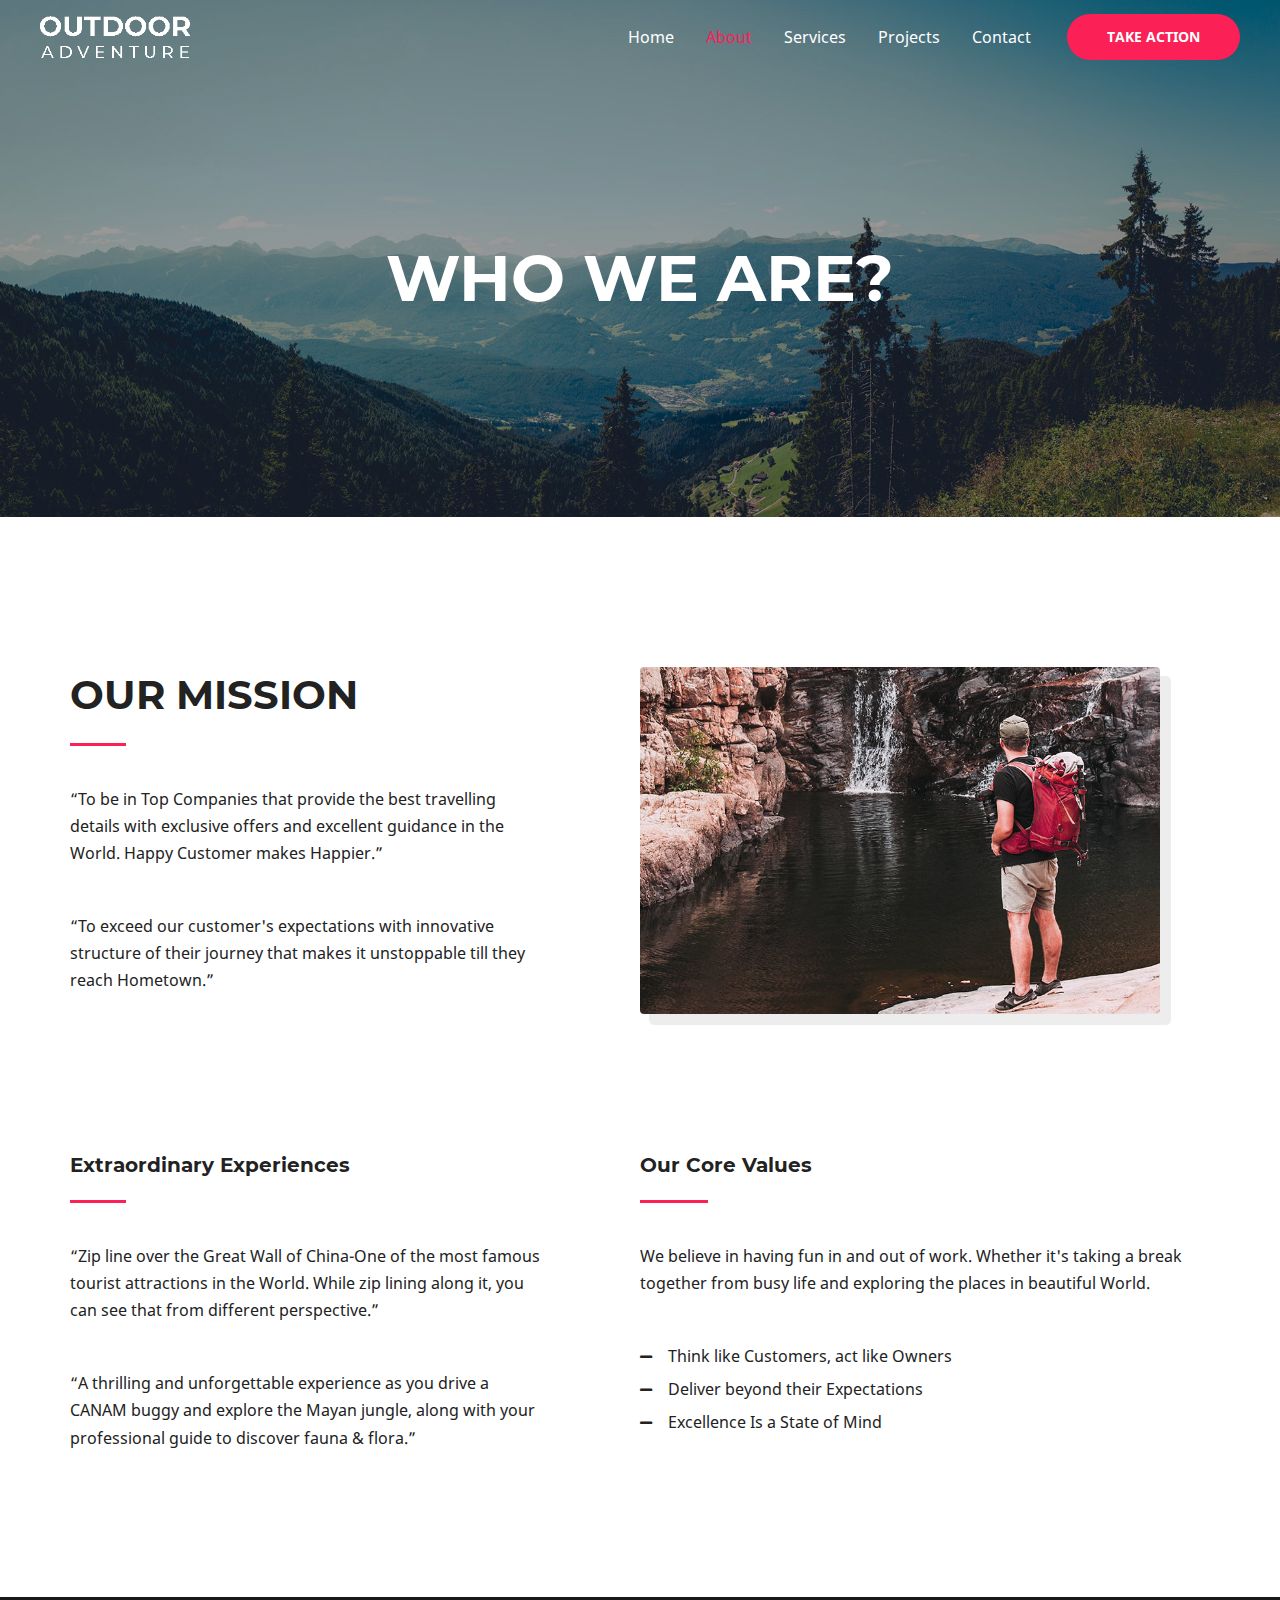
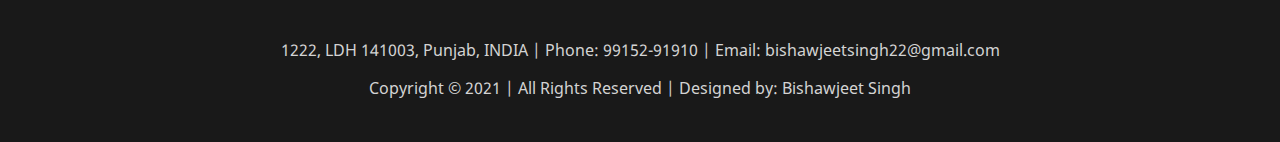
==== commit fa6ffe95: "Update index.html" ====
--- a/about/index.html
+++ b/about/index.html
@@ -118,12 +118,12 @@
 					</div>
 								</div>
 																									<div class="site-header-primary-section-right site-header-section ast-flex ast-grid-right-section">
-										<div class="ast-builder-menu-1 ast-builder-menu ast-flex ast-builder-menu-1-focus-item ast-builder-layout-element site-header-focus-item" data-section="section-hb-menu-1">
-			<div class="ast-main-header-bar-alignment"><div class="main-header-bar-navigation"><nav class="ast-flex-grow-1 navigation-accessibility site-header-focus-item" id="site-navigation" aria-label="Site Navigation" itemtype="https://schema.org/SiteNavigationElement" itemscope="itemscope"><div class="main-navigation ast-inline-flex"><ul id="ast-hf-menu-1" class="main-header-menu ast-nav-menu ast-flex  submenu-with-border astra-menu-animation-fade  stack-on-mobile"><li id="menu-item-547" class="menu-item menu-item-type-post_type menu-item-object-page menu-item-home menu-item-547"><a href="#" class="menu-link">Home</a></li>
+				<div class="ast-builder-menu-1 ast-builder-menu ast-flex ast-builder-menu-1-focus-item ast-builder-layout-element site-header-focus-item" data-section="section-hb-menu-1">
+			<div class="ast-main-header-bar-alignment"><div class="main-header-bar-navigation"><nav class="ast-flex-grow-1 navigation-accessibility site-header-focus-item" id="site-navigation" aria-label="Site Navigation" itemtype="https://schema.org/SiteNavigationElement" itemscope="itemscope"><div class="main-navigation ast-inline-flex"><ul id="ast-hf-menu-1" class="main-header-menu ast-nav-menu ast-flex  submenu-with-border astra-menu-animation-fade  stack-on-mobile"><li id="menu-item-547" class="menu-item menu-item-type-post_type menu-item-object-page menu-item-home menu-item-547"><a href="https://bishawjeetsingh.github.io/bishawjeet.github.io/" class="menu-link">Home</a></li>
 <li id="menu-item-546" class="menu-item menu-item-type-post_type menu-item-object-page current-menu-item page_item page-item-541 current_page_item menu-item-546"><a href="#" aria-current="page" class="menu-link">About</a></li>
-<li id="menu-item-545" class="menu-item menu-item-type-post_type menu-item-object-page menu-item-545"><a href="#" class="menu-link">Services</a></li>
-<li id="menu-item-194" class="menu-item menu-item-type-post_type menu-item-object-page menu-item-194"><a href="#" class="menu-link">Projects</a></li>
-<li id="menu-item-150" class="menu-item menu-item-type-post_type menu-item-object-page menu-item-150"><a href="#" class="menu-link">Contact</a></li>
+<li id="menu-item-545" class="menu-item menu-item-type-post_type menu-item-object-page menu-item-545"><a href="https://bishawjeetsingh.github.io/bishawjeet.github.io/services/index.html" class="menu-link">Services</a></li>
+<li id="menu-item-194" class="menu-item menu-item-type-post_type menu-item-object-page menu-item-194"><a href="https://bishawjeetsingh.github.io/bishawjeet.github.io/projects/index.html" class="menu-link">Projects</a></li>
+<li id="menu-item-150" class="menu-item menu-item-type-post_type menu-item-object-page menu-item-150"><a href="https://bishawjeetsingh.github.io/bishawjeet.github.io/contact/index.html" class="menu-link">Contact</a></li>
 </ul></div></nav></div></div>		</div>
 				<div class="ast-builder-layout-element ast-flex site-header-focus-item ast-header-button-1" data-section="section-hb-button-1">
 			<div class="ast-builder-button-wrap ast-builder-button-size-"><a class="ast-custom-button-link" href="#" target="_self" ><div class=ast-custom-button>Take Action</div></a><a class="menu-link" href="#" target="_self" >Take Action</a></div>		</div>
@@ -223,11 +223,11 @@
 				</div>
 				<div class="elementor-element elementor-element-e5f497e elementor-widget elementor-widget-text-editor" data-id="e5f497e" data-element_type="widget" data-widget_type="text-editor.default">
 				<div class="elementor-widget-container">
-								<p>&#8220;Lorem Ipsum Dolor Sit Amet Consectetur, Adipisicing Elit. Quod Necessitatibus Sunt Atque Consequuntur Quam Veniam Magnam Consectetur, Odio Velit Alias!&#8221;</p>						</div>
+								<p>&#8220;To be in Top Companies that provide the best travelling details with exclusive offers and excellent guidance in the World. Happy Customer makes Happier.&#8221;</p>						</div>
 				</div>
 				<div class="elementor-element elementor-element-5dcd18a elementor-widget elementor-widget-text-editor" data-id="5dcd18a" data-element_type="widget" data-widget_type="text-editor.default">
 				<div class="elementor-widget-container">
-								<p>&#8220;Lorem Ipsum Dolor Sit Amet Consectetur, Adipisicing Elit. Quod Necessitatibus Sunt Atque Consequuntur Quam Veniam Magnam Consectetur, Odio Velit Alias!&#8221;</p>						</div>
+								<p>&#8220;To exceed our customer's expectations with innovative structure of their journey that makes it unstoppable till they reach Hometown.&#8221;</p>						</div>
 				</div>
 					</div>
 		</div>
@@ -259,11 +259,11 @@
 				</div>
 				<div class="elementor-element elementor-element-d8f9f49 elementor-widget elementor-widget-text-editor" data-id="d8f9f49" data-element_type="widget" data-widget_type="text-editor.default">
 				<div class="elementor-widget-container">
-								<p>&#8220;Lorem Ipsum Dolor Sit Amet Consectetur, Adipisicing Elit. Quod Necessitatibus Sunt Atque Consequuntur Quam Veniam Magnam Consectetur, Odio Velit Alias!&#8221;</p>						</div>
+								<p>&#8220;Zip line over the Great Wall of China-One of the most famous tourist attractions in the World. While zip lining along it, you can see that from different perspective.&#8221;</p>						</div>
 				</div>
 				<div class="elementor-element elementor-element-9e54541 elementor-widget elementor-widget-text-editor" data-id="9e54541" data-element_type="widget" data-widget_type="text-editor.default">
 				<div class="elementor-widget-container">
-								<p>&#8220;Lorem Ipsum Dolor Sit Amet Consectetur, Adipisicing Elit. Quod Necessitatibus Sunt Atque Consequuntur Quam Veniam Magnam Consectetur, Odio Velit Alias!&#8221;</p>						</div>
+								<p>&#8220;A thrilling and unforgettable experience as you drive a CANAM buggy and explore the Mayan jungle, along with your professional guide to discover fauna & flora.&#8221;</p>						</div>
 				</div>
 					</div>
 		</div>
@@ -283,7 +283,7 @@
 				</div>
 				<div class="elementor-element elementor-element-6d1a71e elementor-widget elementor-widget-text-editor" data-id="6d1a71e" data-element_type="widget" data-widget_type="text-editor.default">
 				<div class="elementor-widget-container">
-								<p>Lorem ipsum dolor sit amet, consectetur adipiscing elit. Ut elit tellus, luctus nec ullamcorper mattis, pulvinar dapibus leo.</p>						</div>
+								<p>We believe in having fun in and out of work. Whether it's taking a break together from busy life and exploring the places in beautiful World.</p>						</div>
 				</div>
 				<div class="elementor-element elementor-element-f96c87e elementor-icon-list--layout-traditional elementor-list-item-link-full_width elementor-widget elementor-widget-icon-list" data-id="f96c87e" data-element_type="widget" data-widget_type="icon-list.default">
 				<div class="elementor-widget-container">
@@ -292,19 +292,19 @@
 											<span class="elementor-icon-list-icon">
 																<i class="fa fa-minus" aria-hidden="true"></i>
 													</span>
-										<span class="elementor-icon-list-text">Locavit liberioris possedit</span>
+										<span class="elementor-icon-list-text">Think like Customers, act like Owners</span>
 									</li>
 								<li class="elementor-icon-list-item">
 											<span class="elementor-icon-list-icon">
 																<i class="fa fa-minus" aria-hidden="true"></i>
 													</span>
-										<span class="elementor-icon-list-text">Diremit mundi mare undae</span>
+										<span class="elementor-icon-list-text">Deliver beyond their Expectations</span>
 									</li>
 								<li class="elementor-icon-list-item">
 											<span class="elementor-icon-list-icon">
 																<i class="fa fa-minus" aria-hidden="true"></i>
 													</span>
-										<span class="elementor-icon-list-text">Spectent tonitrua mutastis</span>
+										<span class="elementor-icon-list-text">Excellence Is a State of Mind</span>
 									</li>
 						</ul>
 				</div>
@@ -384,4 +384,4 @@
 				</body>
 </html>
 
-<!--This file was exported by "Export WP Page to Static HTML" plugin which created by ReCorp (https://myrecorp.com) -->+<!--This file was exported by "Export WP Page to Static HTML" plugin which created by ReCorp (https://myrecorp.com) -->
